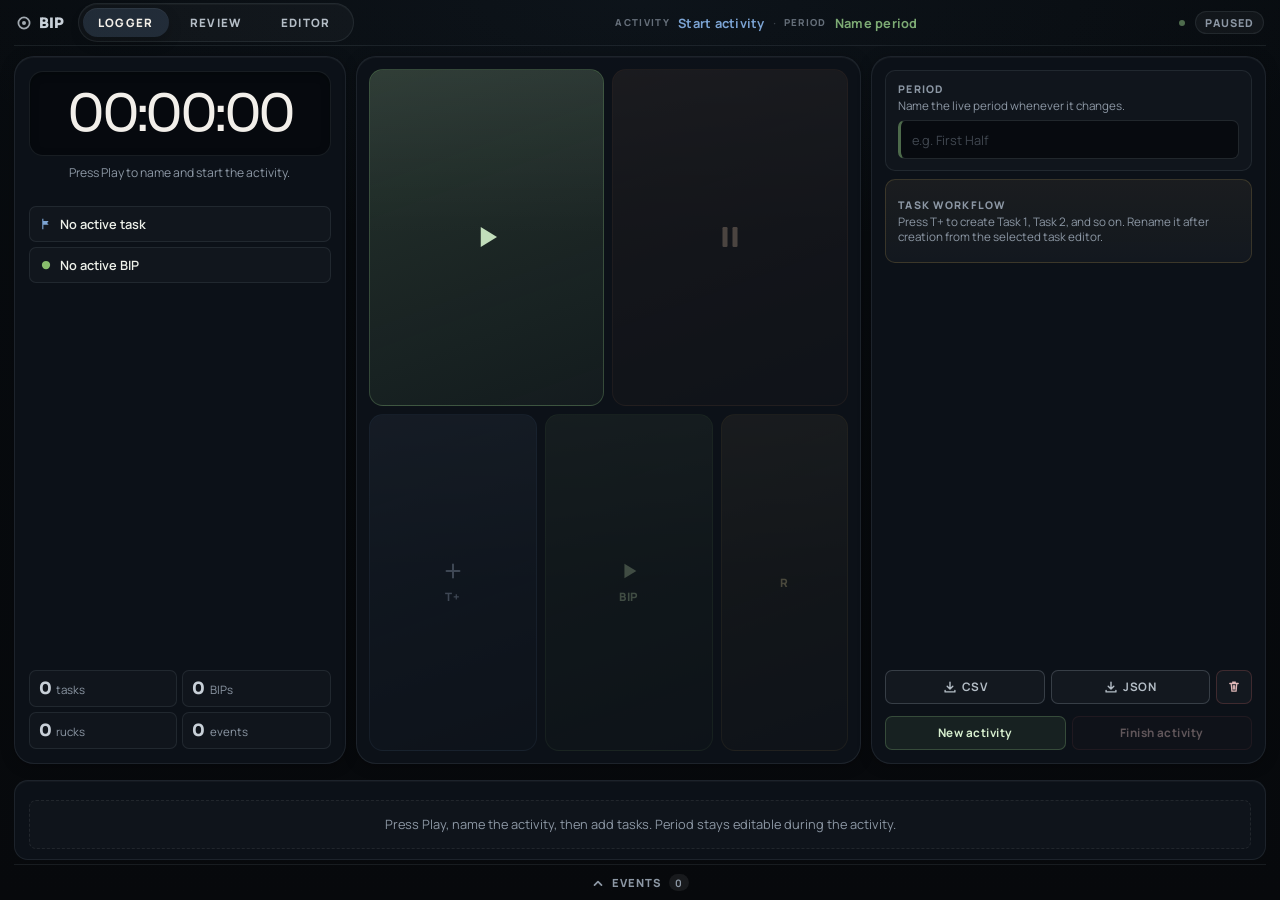
==== index.html @ 4ccaf963 "Add review and import-based editor workflows" ====
<!doctype html>
<html lang="en">
  <head>
    <meta charset="UTF-8" />
    <meta name="viewport" content="width=device-width, initial-scale=1.0, viewport-fit=cover" />
    <meta name="theme-color" content="#0b0f14" />
    <meta name="apple-mobile-web-app-capable" content="yes" />
    <meta name="apple-mobile-web-app-status-bar-style" content="black-translucent" />
    <title>BIP Logger</title>
    <link rel="preconnect" href="https://fonts.googleapis.com" />
    <link rel="preconnect" href="https://fonts.gstatic.com" crossorigin />
    <link
      href="https://fonts.googleapis.com/css2?family=Manrope:wght@400;500;600;700;800&family=Sora:wght@500;600;700;800&display=swap"
      rel="stylesheet"
    />
    <link rel="stylesheet" href="./styles.css?v=20260406-7" />
  </head>
  <body>
    <div class="app-shell">
      <header class="top-bar">
        <div class="top-bar__brand">
          <svg viewBox="0 0 20 20" width="16" height="16">
            <circle cx="10" cy="10" r="7" stroke="currentColor" stroke-width="2.2" fill="none" />
            <circle cx="10" cy="10" r="2.5" fill="currentColor" />
          </svg>
          BIP
        </div>
        <nav class="page-tabs" aria-label="Pages">
          <a class="page-tab page-tab--active" href="./index.html" aria-current="page">Logger</a>
          <a class="page-tab" href="./review.html">Review</a>
          <a class="page-tab" href="./editor.html">Editor</a>
        </nav>
        <div class="top-bar__context">
          <span class="top-bar__label">Activity</span>
          <span id="activityBadge" class="top-bar__tag top-bar__tag--activity">Start activity</span>
          <span class="top-bar__sep">·</span>
          <span class="top-bar__label">Period</span>
          <span id="periodBadge" class="top-bar__tag top-bar__tag--period">Name period</span>
        </div>
        <div class="top-bar__right">
          <span id="savePill" class="save-dot" title="Auto-save ready"></span>
          <span id="statePill" class="state-pill">Paused</span>
        </div>
      </header>

      <main class="main-grid">
        <section class="col-clock" aria-label="Clock">
          <div class="clock-wrap">
            <div id="clockDisplay" class="clock-display" aria-live="polite">00:00:00</div>
          </div>
          <p id="liveStatus" class="live-status">Press Play to name and start the activity.</p>

          <div class="active-badges">
            <div class="badge badge--task">
              <svg viewBox="0 0 16 16" width="12" height="12" fill="currentColor">
                <path d="M3 1v14h1.5V9h7L9.5 6.5 11.5 4H4.5V1z" />
              </svg>
              <span id="taskBadge">No active task</span>
            </div>
            <div class="badge badge--bip">
              <svg viewBox="0 0 16 16" width="12" height="12" fill="currentColor">
                <circle cx="8" cy="8" r="5.5" />
              </svg>
              <span id="bipBadge">No active BIP</span>
            </div>
          </div>

          <div class="mini-stats">
            <div class="stat"><strong id="taskCount">0</strong><span>tasks</span></div>
            <div class="stat"><strong id="bipCount">0</strong><span>BIPs</span></div>
            <div class="stat"><strong id="ruckCount">0</strong><span>rucks</span></div>
            <div class="stat"><strong id="eventCount">0</strong><span>events</span></div>
          </div>
        </section>

        <section class="col-actions" aria-label="Controls">
          <div class="action-row">
            <button id="playBtn" class="action-btn action-btn--play" type="button" aria-label="Play">
              <span class="action-btn__icon">
                <svg viewBox="0 0 24 24" width="30" height="30" fill="currentColor">
                  <path d="M7 4v16l13-8z" />
                </svg>
              </span>
            </button>
            <button id="pauseBtn" class="action-btn action-btn--pause" type="button" aria-label="Pause">
              <span class="action-btn__icon">
                <svg viewBox="0 0 24 24" width="30" height="30" fill="currentColor">
                  <rect x="6" y="4" width="4" height="16" rx="1" />
                  <rect x="14" y="4" width="4" height="16" rx="1" />
                </svg>
              </span>
            </button>
          </div>
          <div class="action-row">
            <button id="taskBtn" class="action-btn action-btn--task" type="button" aria-label="Task">
              <span id="taskBtnIcon" class="action-btn__icon"></span>
              <span id="taskBtnLabel" class="action-btn__text">T+</span>
            </button>
            <button id="bipBtn" class="action-btn action-btn--bip" type="button" aria-label="BIP">
              <span id="bipBtnIcon" class="action-btn__icon"></span>
              <span id="bipBtnLabel" class="action-btn__text">BIP</span>
            </button>
            <button id="ruckBtn" class="action-btn action-btn--ruck" type="button" aria-label="Ruck">
              <span class="action-btn__text">R</span>
            </button>
          </div>
        </section>

        <section class="col-inputs" aria-label="Editors">
          <label class="field-block field-block--period" for="periodInput">
            <span class="field-block__top">
              <span class="field-block__label">Period</span>
              <span class="field-block__hint">Name the live period whenever it changes.</span>
            </span>
            <input
              id="periodInput"
              name="period"
              type="text"
              maxlength="48"
              autocomplete="off"
              placeholder="e.g. First Half"
            />
          </label>

          <section class="field-block field-block--task-flow" aria-label="Task workflow">
            <span class="field-block__top">
              <span class="field-block__label">Task workflow</span>
              <span class="field-block__hint">
                Press T+ to create Task 1, Task 2, and so on. Rename it after creation from the selected task editor.
              </span>
            </span>
          </section>

          <section id="selectedTaskPanel" class="selected-task-panel" aria-label="Selected task" hidden>
            <div class="selected-task-panel__top">
              <div class="selected-task-panel__head">
                <p class="selected-task-panel__label">Selected task</p>
                <strong id="selectedTaskTitle" class="selected-task-panel__title">Task</strong>
              </div>
              <span id="selectedTaskState" class="selected-task-panel__state">Selected</span>
            </div>

            <label class="field-block field-block--selected" for="selectedTaskNameInput">
              <span class="field-block__top">
                <span class="field-block__label">Rename selected task</span>
                <span id="selectedTaskMeta" class="field-block__hint">Click a task on the timeline to edit it.</span>
              </span>
              <input
                id="selectedTaskNameInput"
                name="selected-task-name"
                type="text"
                maxlength="64"
                autocomplete="off"
                placeholder="Task name"
              />
            </label>

            <div class="selected-task-panel__actions">
              <button id="selectedTaskActionBtn" class="aux-btn aux-btn--primary" type="button">
                Start selected
              </button>
              <button id="clearTaskSelectionBtn" class="aux-btn" type="button">Clear</button>
            </div>
          </section>

          <div class="export-row">
            <button id="exportCsvBtn" class="export-btn" type="button" title="Export CSV">
              <svg
                viewBox="0 0 20 20"
                width="14"
                height="14"
                fill="none"
                stroke="currentColor"
                stroke-width="2"
                stroke-linecap="round"
                stroke-linejoin="round"
              >
                <path d="M10 3v9m-4-3l4 4 4-4M3 15v2h14v-2" />
              </svg>
              CSV
            </button>
            <button id="exportJsonBtn" class="export-btn" type="button" title="Export JSON">
              <svg
                viewBox="0 0 20 20"
                width="14"
                height="14"
                fill="none"
                stroke="currentColor"
                stroke-width="2"
                stroke-linecap="round"
                stroke-linejoin="round"
              >
                <path d="M10 3v9m-4-3l4 4 4-4M3 15v2h14v-2" />
              </svg>
              JSON
            </button>
            <button id="resetBtn" class="export-btn export-btn--danger" type="button" title="Reset session">
              <svg viewBox="0 0 20 20" width="14" height="14" fill="none" stroke="currentColor" stroke-width="1.8" stroke-linecap="round">
                <path d="M4 5h12M8 3h4M6 5l1 11h6l1-11M9 8v5m2-5v5" />
              </svg>
            </button>
          </div>
          <div class="finish-row">
            <button id="newActivityBtn" class="new-activity-btn" type="button">New activity</button>
            <button id="finishBtn" class="finish-btn" type="button">Finish activity</button>
          </div>
        </section>
      </main>

      <section class="timeline-strip" aria-label="Session timeline">
        <div class="timeline-workbench">
          <div id="timelineScale" class="timeline-scale" aria-hidden="true"></div>
          <div id="timelineEmpty" class="empty-state">
            <p>Press Play, name the activity, then add tasks. Period stays editable during the activity.</p>
          </div>
          <div id="timelineMap" class="timeline-map" role="list"></div>
        </div>
      </section>

      <div class="log-drawer" id="logDrawer">
        <button id="logToggle" class="log-toggle" type="button" aria-expanded="false">
          <svg
            class="log-toggle__chevron"
            viewBox="0 0 20 20"
            width="14"
            height="14"
            fill="none"
            stroke="currentColor"
            stroke-width="2.5"
            stroke-linecap="round"
            stroke-linejoin="round"
          >
            <path d="M5 13l5-5 5 5" />
          </svg>
          <span id="logToggleLabel">Events</span>
          <span id="logToggleCount" class="log-toggle__count">0</span>
        </button>
        <div id="logContent" class="log-content" hidden>
          <div id="eventsEmptyState" class="empty-state empty-state--mini"><p>No events yet</p></div>
          <div id="eventsList" class="event-list" role="list"></div>
        </div>
      </div>
    </div>

    <div id="activityModal" class="activity-modal" hidden>
      <div class="activity-modal__backdrop"></div>
      <div class="activity-modal__card" role="dialog" aria-modal="true" aria-labelledby="activityModalTitle">
        <p class="activity-modal__eyebrow">Start activity</p>
        <h2 id="activityModalTitle" class="activity-modal__title">Name the activity once</h2>
        <p class="activity-modal__copy">
          This name locks in for the session when you start the clock.
        </p>
        <form id="activityForm" class="activity-modal__form">
          <label class="field-block field-block--activity" for="activityModalInput">
            <span class="field-block__top">
              <span class="field-block__label">Activity name</span>
              <span class="field-block__hint">Example: U18 Match vs Dragons</span>
            </span>
            <input
              id="activityModalInput"
              name="activity"
              type="text"
              maxlength="64"
              autocomplete="off"
              placeholder="Type activity name"
            />
          </label>
          <p id="activityModalError" class="activity-modal__error" hidden>Enter a name to start the activity.</p>
          <div class="activity-modal__actions">
            <button id="activityCancelBtn" class="modal-btn" type="button">Cancel</button>
            <button id="activityStartBtn" class="modal-btn modal-btn--primary" type="submit">Start activity</button>
          </div>
        </form>
      </div>
    </div>

    <div id="srStatus" class="sr-only" aria-live="polite"></div>
    <script src="./app.js?v=20260406-4"></script>
  </body>
</html>
---- styles.css ----
:root {
  --bg: #07090c;
  --panel: rgba(13, 18, 26, 0.96);
  --panel-strong: rgba(16, 22, 32, 0.99);
  --panel-inset: rgba(5, 8, 12, 0.72);
  --line: rgba(200, 215, 230, 0.09);
  --line-mid: rgba(200, 215, 230, 0.14);
  --line-strong: rgba(200, 215, 230, 0.2);
  --text: #eef1ea;
  --text-sub: #c8d0d8;
  --muted: #8c97a4;
  --muted-strong: #b4bdc6;
  --play: #7dab74;
  --pause: #cc8558;
  --task: #7ca4d4;
  --bip: #88bc6c;
  --ruck: #c9a355;
  --danger: #b05c5c;
  --radius-xl: 20px;
  --radius-lg: 14px;
  --radius-md: 10px;
  --radius-sm: 7px;
  --ease-out: cubic-bezier(0.2, 0.8, 0.2, 1);
  --ease-spring: cubic-bezier(0.34, 1.48, 0.64, 1);
  --t-fast: 110ms;
  --t-mid: 200ms;
}

*,
*::before,
*::after {
  box-sizing: border-box;
}

html {
  color-scheme: dark;
}

body {
  margin: 0;
  height: 100vh;
  height: 100dvh;
  overflow: hidden;
  font-family: "Manrope", sans-serif;
  font-size: 14px;
  color: var(--text);
  background:
    radial-gradient(ellipse 80% 40% at 50% 0%, rgba(80, 120, 160, 0.07) 0%, transparent 70%),
    linear-gradient(180deg, #080c10 0%, #07090c 100%);
}

button,
input {
  font: inherit;
  color: inherit;
}

button {
  -webkit-tap-highlight-color: transparent;
}

[hidden] {
  display: none !important;
}

.app-shell {
  display: grid;
  grid-template-rows: auto 1fr auto auto;
  height: 100vh;
  height: 100dvh;
  width: 100%;
  max-width: 1400px;
  margin: 0 auto;
  padding: 0 14px;
}

.top-bar {
  display: flex;
  align-items: center;
  gap: 14px;
  height: 46px;
  padding: 0 2px;
  border-bottom: 1px solid var(--line);
}

.top-bar__brand {
  display: flex;
  align-items: center;
  gap: 7px;
  font-family: "Sora", sans-serif;
  font-weight: 800;
  font-size: 0.9rem;
  letter-spacing: -0.01em;
  white-space: nowrap;
  flex-shrink: 0;
  color: var(--text-sub);
}

.top-bar__brand svg {
  opacity: 0.8;
}

.page-tabs {
  display: inline-flex;
  align-items: center;
  gap: 4px;
  padding: 4px;
  border-radius: 999px;
  background: rgba(255, 255, 255, 0.03);
  border: 1px solid var(--line);
  box-shadow: inset 0 1px 0 rgba(255, 255, 255, 0.03);
}

.page-tab {
  display: inline-flex;
  align-items: center;
  justify-content: center;
  min-width: 86px;
  padding: 7px 13px;
  border-radius: 999px;
  color: var(--muted-strong);
  font-size: 0.72rem;
  font-weight: 800;
  letter-spacing: 0.1em;
  text-decoration: none;
  text-transform: uppercase;
  transition:
    color var(--t-fast) ease,
    background var(--t-mid) ease,
    box-shadow var(--t-mid) ease,
    transform var(--t-fast) ease;
}

.page-tab:hover,
.page-tab:focus-visible {
  color: var(--text);
  outline: none;
}

.page-tab:active {
  transform: translateY(1px);
}

.page-tab--active {
  color: #f3efe8;
  background: rgba(124, 164, 212, 0.16);
  box-shadow:
    inset 0 1px 0 rgba(255, 255, 255, 0.05),
    0 6px 14px rgba(0, 0, 0, 0.18);
}

.top-bar__context {
  flex: 1;
  display: flex;
  align-items: center;
  gap: 8px;
  justify-content: center;
  min-width: 0;
}

.top-bar__label {
  flex-shrink: 0;
  font-size: 0.6rem;
  font-weight: 800;
  letter-spacing: 0.14em;
  text-transform: uppercase;
  color: var(--muted);
  opacity: 0.7;
}

.top-bar__tag {
  font-weight: 700;
  font-size: 0.8rem;
  letter-spacing: 0.02em;
  white-space: nowrap;
  overflow: hidden;
  text-overflow: ellipsis;
  max-width: 180px;
}

.top-bar__tag--activity {
  color: var(--task);
}

.top-bar__tag--period {
  color: var(--play);
}

.top-bar__sep {
  color: var(--muted);
  opacity: 0.35;
}

.top-bar__right {
  display: flex;
  align-items: center;
  gap: 10px;
  flex-shrink: 0;
}

.save-dot {
  width: 6px;
  height: 6px;
  border-radius: 50%;
  background: var(--play);
  opacity: 0.6;
  transition: background var(--t-mid) ease;
}

.save-dot--warn {
  background: var(--pause);
  opacity: 1;
}

.state-pill {
  font-size: 0.68rem;
  font-weight: 800;
  letter-spacing: 0.1em;
  text-transform: uppercase;
  padding: 3px 9px;
  border-radius: 999px;
  border: 1px solid transparent;
  transition: color var(--t-mid) ease, background var(--t-mid) ease, border-color var(--t-mid) ease;
}

.state-pill--paused {
  color: var(--muted);
  background: rgba(255, 255, 255, 0.04);
  border-color: var(--line);
}

.state-pill--running {
  color: #b8deb0;
  background: rgba(125, 171, 116, 0.12);
  border-color: rgba(125, 171, 116, 0.25);
}

.state-pill--finished {
  color: #d7efcf;
  background: rgba(125, 171, 116, 0.16);
  border-color: rgba(125, 171, 116, 0.32);
}

.main-grid {
  display: grid;
  grid-template-columns: 0.88fr 1.28fr 1fr;
  gap: 10px;
  padding: 10px 0;
  min-height: 0;
  align-items: stretch;
}

.col-clock,
.col-actions,
.col-inputs {
  border-radius: var(--radius-xl);
  background: var(--panel);
  border: 1px solid var(--line);
  box-shadow:
    inset 0 1px 0 rgba(255, 255, 255, 0.04),
    0 2px 14px rgba(0, 0, 0, 0.28);
}

.col-clock {
  display: flex;
  flex-direction: column;
  gap: 8px;
  padding: 14px;
}

.clock-wrap {
  padding: 16px;
  border-radius: var(--radius-lg);
  background: var(--panel-inset);
  border: 1px solid var(--line);
  box-shadow: inset 0 2px 8px rgba(0, 0, 0, 0.3);
}

.clock-display {
  font-family: "Sora", sans-serif;
  font-size: clamp(2rem, 4.5vw, 3.2rem);
  line-height: 1;
  letter-spacing: -0.07em;
  color: #f2efea;
  text-align: center;
  transition: text-shadow var(--t-mid) ease;
}

.clock-display--running {
  text-shadow: 0 0 40px rgba(125, 171, 116, 0.2);
}

.live-status {
  margin: 0;
  text-align: center;
  font-size: 0.76rem;
  color: var(--muted);
  line-height: 1.4;
  min-height: 2.8em;
  padding: 0 4px;
}

.active-badges {
  display: flex;
  flex-direction: column;
  gap: 5px;
}

.badge {
  display: flex;
  align-items: center;
  gap: 8px;
  padding: 8px 10px;
  border-radius: var(--radius-sm);
  background: rgba(255, 255, 255, 0.025);
  border: 1px solid var(--line);
  font-size: 0.8rem;
  font-weight: 600;
  white-space: nowrap;
  overflow: hidden;
  text-overflow: ellipsis;
  transition: background var(--t-mid) ease, border-color var(--t-mid) ease;
}

.badge--task svg {
  color: var(--task);
  flex-shrink: 0;
}

.badge--bip svg {
  color: var(--bip);
  flex-shrink: 0;
}

.badge--task.badge--live {
  background: rgba(124, 164, 212, 0.07);
  border-color: rgba(124, 164, 212, 0.22);
}

.badge--bip.badge--live {
  background: rgba(136, 188, 108, 0.07);
  border-color: rgba(136, 188, 108, 0.22);
}

.mini-stats {
  display: grid;
  grid-template-columns: 1fr 1fr;
  gap: 5px;
  margin-top: auto;
}

.stat {
  display: flex;
  align-items: baseline;
  gap: 5px;
  padding: 7px 9px;
  border-radius: var(--radius-sm);
  background: rgba(255, 255, 255, 0.02);
  border: 1px solid var(--line);
  font-size: 0.72rem;
  color: var(--muted);
}

.stat strong {
  font-family: "Sora", sans-serif;
  font-size: 1.05rem;
  font-weight: 700;
  color: var(--text-sub);
  letter-spacing: -0.04em;
}

.col-actions {
  display: flex;
  flex-direction: column;
  gap: 8px;
  padding: 12px;
}

.action-row {
  display: grid;
  gap: 8px;
  flex: 1;
}

.action-row:first-child {
  grid-template-columns: 1fr 1fr;
}

.action-row:last-child {
  grid-template-columns: 1fr 1fr 0.76fr;
}

.action-btn {
  appearance: none;
  display: flex;
  flex-direction: column;
  align-items: center;
  justify-content: center;
  gap: 7px;
  min-height: 68px;
  padding: 12px 10px;
  border: 1px solid transparent;
  border-radius: var(--radius-lg);
  cursor: pointer;
  transition:
    transform var(--t-fast) var(--ease-spring),
    border-color var(--t-mid) ease,
    background var(--t-mid) ease,
    opacity var(--t-mid) ease,
    box-shadow var(--t-mid) ease;
  touch-action: manipulation;
  text-align: center;
  position: relative;
  overflow: hidden;
}

.action-btn::before {
  content: "";
  position: absolute;
  inset: 0;
  border-radius: inherit;
  background: linear-gradient(180deg, rgba(255, 255, 255, 0.055) 0%, transparent 50%);
  pointer-events: none;
}

.action-btn__icon {
  display: flex;
  align-items: center;
  justify-content: center;
  position: relative;
  z-index: 1;
}

.action-btn__text {
  font-size: 0.72rem;
  font-weight: 800;
  letter-spacing: 0.08em;
  text-transform: uppercase;
  max-width: 100%;
  overflow: hidden;
  text-overflow: ellipsis;
  white-space: nowrap;
  position: relative;
  z-index: 1;
}

.action-btn--play {
  background: linear-gradient(160deg, rgba(125, 171, 116, 0.22) 0%, rgba(125, 171, 116, 0.07) 100%);
  border-color: rgba(125, 171, 116, 0.3);
  color: #c2debb;
}

.action-btn--pause {
  background: linear-gradient(160deg, rgba(204, 133, 88, 0.22) 0%, rgba(204, 133, 88, 0.07) 100%);
  border-color: rgba(204, 133, 88, 0.28);
  color: #edc9a8;
}

.action-btn--task {
  background: linear-gradient(160deg, rgba(124, 164, 212, 0.2) 0%, rgba(124, 164, 212, 0.06) 100%);
  border-color: rgba(124, 164, 212, 0.28);
  color: #bfd3ef;
}

.action-btn--task[data-active="true"] {
  background: linear-gradient(160deg, rgba(176, 92, 92, 0.26) 0%, rgba(176, 92, 92, 0.09) 100%);
  border-color: rgba(176, 92, 92, 0.42);
  color: #eecece;
  box-shadow: 0 0 22px rgba(176, 92, 92, 0.1);
}

.action-btn--bip {
  background: linear-gradient(160deg, rgba(136, 188, 108, 0.2) 0%, rgba(136, 188, 108, 0.06) 100%);
  border-color: rgba(136, 188, 108, 0.28);
  color: #c8e6b4;
}

.action-btn--bip[data-active="true"] {
  background: linear-gradient(160deg, rgba(176, 92, 92, 0.26) 0%, rgba(176, 92, 92, 0.09) 100%);
  border-color: rgba(176, 92, 92, 0.42);
  color: #eecece;
  box-shadow: 0 0 22px rgba(176, 92, 92, 0.1);
}

.action-btn--ruck {
  background: linear-gradient(160deg, rgba(201, 163, 85, 0.2) 0%, rgba(201, 163, 85, 0.06) 100%);
  border-color: rgba(201, 163, 85, 0.28);
  color: #e8d898;
}

.action-btn:hover:not([disabled]),
.action-btn:focus-visible:not([disabled]) {
  transform: translateY(-2px);
  box-shadow: 0 8px 28px rgba(0, 0, 0, 0.38);
  outline: none;
}

.action-btn:active:not([disabled]) {
  transform: scale(0.96);
  transition-duration: 55ms;
}

.action-btn[disabled] {
  opacity: 0.28;
  cursor: default;
  pointer-events: none;
}

.col-inputs {
  display: flex;
  flex-direction: column;
  gap: 8px;
  padding: 13px;
}

.field-block,
.selected-task-panel {
  border-radius: var(--radius-md);
  border: 1px solid var(--line);
  background: rgba(255, 255, 255, 0.02);
}

.field-block {
  display: flex;
  flex-direction: column;
  gap: 6px;
  padding: 11px 12px;
}

.field-block--task-flow {
  justify-content: center;
  min-height: 84px;
  border-color: rgba(201, 163, 85, 0.2);
  background:
    linear-gradient(180deg, rgba(201, 163, 85, 0.05), rgba(255, 255, 255, 0.01)),
    rgba(255, 255, 255, 0.02);
}

.field-block__top {
  display: flex;
  flex-direction: column;
  gap: 3px;
}

.field-block__label {
  font-size: 0.66rem;
  font-weight: 800;
  letter-spacing: 0.12em;
  text-transform: uppercase;
  color: var(--muted);
}

.field-block__hint {
  font-size: 0.73rem;
  color: var(--muted);
  line-height: 1.3;
}

.field-block input {
  width: 100%;
  padding: 9px 11px;
  border: 1px solid var(--line-mid);
  border-radius: var(--radius-sm);
  background: var(--panel-inset);
  color: var(--text);
  font-size: 0.86rem;
  border-left: 3px solid transparent;
  transition: border-color var(--t-mid) ease, box-shadow var(--t-mid) ease;
}

.field-block--activity input {
  border-left-color: rgba(124, 164, 212, 0.6);
}

.field-block--period input {
  border-left-color: rgba(125, 171, 116, 0.6);
}

.field-block--task input,
.field-block--selected input {
  border-left-color: rgba(201, 163, 85, 0.55);
}

.field-block input::placeholder {
  color: rgba(140, 151, 164, 0.44);
  font-size: 0.8rem;
}

.field-block input:focus-visible {
  outline: none;
  border-color: rgba(125, 171, 116, 0.5);
  box-shadow: 0 0 0 3px rgba(125, 171, 116, 0.08);
}

.selected-task-panel {
  display: flex;
  flex-direction: column;
  gap: 10px;
  padding: 12px;
}

.selected-task-panel__top {
  display: flex;
  align-items: flex-start;
  justify-content: space-between;
  gap: 10px;
}

.selected-task-panel__head {
  display: flex;
  flex-direction: column;
  gap: 2px;
  min-width: 0;
}

.selected-task-panel__label {
  margin: 0;
  font-size: 0.62rem;
  font-weight: 800;
  letter-spacing: 0.14em;
  text-transform: uppercase;
  color: var(--muted);
}

.selected-task-panel__title {
  font-family: "Sora", sans-serif;
  font-size: 0.96rem;
  color: var(--text-sub);
  white-space: nowrap;
  overflow: hidden;
  text-overflow: ellipsis;
}

.selected-task-panel__state {
  flex-shrink: 0;
  padding: 4px 8px;
  border-radius: 999px;
  border: 1px solid var(--line-mid);
  font-size: 0.64rem;
  font-weight: 800;
  letter-spacing: 0.08em;
  text-transform: uppercase;
  color: var(--muted-strong);
}

.selected-task-panel[data-state="active"] .selected-task-panel__state {
  color: #d7efcf;
  border-color: rgba(125, 171, 116, 0.26);
  background: rgba(125, 171, 116, 0.11);
}

.selected-task-panel__actions {
  display: grid;
  grid-template-columns: 1fr auto;
  gap: 6px;
}

.aux-btn,
.export-btn,
.new-activity-btn,
.finish-btn,
.modal-btn {
  appearance: none;
  display: inline-flex;
  align-items: center;
  justify-content: center;
  gap: 5px;
  padding: 8px 10px;
  border-radius: var(--radius-sm);
  border: 1px solid var(--line-strong);
  background: rgba(255, 255, 255, 0.03);
  cursor: pointer;
  font-size: 0.73rem;
  font-weight: 700;
  letter-spacing: 0.04em;
  color: var(--muted-strong);
  transition: transform var(--t-fast) ease, background var(--t-mid) ease, color var(--t-mid) ease, border-color var(--t-mid) ease;
}

.aux-btn:hover:not([disabled]),
.export-btn:hover:not([disabled]),
.new-activity-btn:hover:not([disabled]),
.finish-btn:hover:not([disabled]),
.modal-btn:hover:not([disabled]) {
  transform: translateY(-1px);
  background: rgba(255, 255, 255, 0.055);
  color: var(--text);
}

.aux-btn:active:not([disabled]),
.export-btn:active:not([disabled]),
.new-activity-btn:active:not([disabled]),
.finish-btn:active:not([disabled]),
.modal-btn:active:not([disabled]) {
  transform: translateY(0);
}

.aux-btn[disabled],
.new-activity-btn[disabled],
.finish-btn[disabled],
.modal-btn[disabled] {
  opacity: 0.38;
  cursor: default;
  pointer-events: none;
}

.aux-btn--primary,
.modal-btn--primary {
  color: #d7efcf;
  border-color: rgba(125, 171, 116, 0.3);
  background: rgba(125, 171, 116, 0.1);
}

.export-row {
  display: grid;
  grid-template-columns: 1fr 1fr auto;
  gap: 6px;
  margin-top: auto;
  padding-top: 2px;
}

.finish-row {
  display: grid;
  grid-template-columns: 1fr 1fr;
  gap: 6px;
  margin-top: 4px;
}

.new-activity-btn {
  width: 100%;
  justify-content: center;
  color: #d7efcf;
  border-color: rgba(125, 171, 116, 0.3);
  background: rgba(125, 171, 116, 0.1);
}

.export-btn--danger {
  border-color: rgba(176, 92, 92, 0.28);
  color: #e0b8b8;
}

.export-btn--danger:hover {
  background: rgba(176, 92, 92, 0.1);
}

.finish-btn {
  width: 100%;
  justify-content: center;
  color: #eac7c7;
  border-color: rgba(176, 92, 92, 0.28);
  background: rgba(176, 92, 92, 0.06);
}

.finish-btn[data-state="armed"] {
  color: #fff0f0;
  border-color: rgba(176, 92, 92, 0.46);
  background: rgba(176, 92, 92, 0.18);
  box-shadow: 0 0 0 1px rgba(176, 92, 92, 0.22);
}

.finish-btn[data-state="finished"] {
  color: #cfe5c7;
  border-color: rgba(125, 171, 116, 0.28);
  background: rgba(125, 171, 116, 0.08);
}

.timeline-strip {
  padding: 6px 0 4px;
  min-height: 0;
}

.app-shell--editor,
.app-shell--editor-workspace,
.app-shell--review {
  grid-template-rows: auto 1fr;
  min-height: 100vh;
  min-height: 100dvh;
  height: auto;
}

.editor-page {
  overflow-y: auto;
}

.review-page {
  overflow-y: auto;
}

.editor-main {
  display: grid;
  place-items: center;
  min-height: 0;
  padding: 18px 0 22px;
}

.review-main {
  display: grid;
  gap: 14px;
  padding: 18px 0 28px;
}

.review-hero,
.review-panel,
.review-kpi {
  border-radius: 22px;
  background:
    linear-gradient(180deg, rgba(255, 255, 255, 0.02), rgba(255, 255, 255, 0)),
    var(--panel);
  border: 1px solid var(--line);
  box-shadow:
    inset 0 1px 0 rgba(255, 255, 255, 0.04),
    0 10px 30px rgba(0, 0, 0, 0.22);
}

.review-hero {
  display: grid;
  grid-template-columns: minmax(0, 1.4fr) minmax(280px, 0.9fr);
  gap: 16px;
  padding: 20px 22px;
  align-items: end;
}

.review-eyebrow,
.review-panel__eyebrow {
  margin: 0 0 10px;
  color: var(--muted);
  font-size: 0.7rem;
  font-weight: 800;
  letter-spacing: 0.16em;
  text-transform: uppercase;
}

.review-title {
  margin: 0;
  font-family: "Sora", sans-serif;
  font-size: clamp(2rem, 4vw, 3.4rem);
  line-height: 0.94;
  letter-spacing: -0.06em;
  color: #f2efea;
}

.review-meta {
  display: flex;
  flex-wrap: wrap;
  gap: 12px;
  margin-top: 12px;
  color: var(--text-sub);
  font-size: 0.84rem;
}

.review-meta span {
  display: inline-flex;
  align-items: center;
  gap: 6px;
}

.review-meta span::before {
  content: "";
  width: 6px;
  height: 6px;
  border-radius: 50%;
  background: rgba(255, 255, 255, 0.18);
}

.review-hero__side {
  display: grid;
  justify-items: end;
  gap: 12px;
}

.review-actions {
  display: grid;
  grid-template-columns: repeat(3, minmax(0, 1fr));
  gap: 8px;
  width: min(100%, 360px);
}

.review-kpis {
  display: grid;
  grid-template-columns: repeat(5, minmax(0, 1fr));
  gap: 10px;
}

.review-kpi {
  display: grid;
  gap: 6px;
  padding: 16px;
  min-height: 146px;
}

.review-kpi__label {
  margin: 0;
  color: var(--muted);
  font-size: 0.66rem;
  font-weight: 800;
  letter-spacing: 0.14em;
  text-transform: uppercase;
}

.review-kpi__value {
  font-family: "Sora", sans-serif;
  font-size: clamp(1.45rem, 2vw, 2rem);
  letter-spacing: -0.05em;
  color: #f2efea;
}

.review-kpi__meta {
  color: var(--muted-strong);
  font-size: 0.76rem;
  line-height: 1.45;
  margin-top: auto;
}

.review-kpi--work {
  border-color: rgba(136, 188, 108, 0.18);
}

.review-kpi--rest {
  border-color: rgba(204, 133, 88, 0.18);
}

.review-kpi--phase {
  border-color: rgba(201, 163, 85, 0.18);
}

.review-kpi--clock {
  border-color: rgba(124, 164, 212, 0.18);
}

.review-kpi--gauge {
  justify-items: center;
  text-align: center;
}

.ratio-gauge {
  --ratio: 0deg;
  position: relative;
  display: grid;
  place-items: center;
  width: 96px;
  height: 96px;
  margin: 4px 0;
  border-radius: 50%;
  background:
    radial-gradient(circle at center, var(--panel) 0 56%, transparent 57%),
    conic-gradient(rgba(136, 188, 108, 0.95) 0deg, rgba(136, 188, 108, 0.95) var(--ratio), rgba(255, 255, 255, 0.08) var(--ratio), rgba(255, 255, 255, 0.08) 360deg);
  box-shadow: inset 0 1px 0 rgba(255, 255, 255, 0.04);
}

.ratio-gauge__value {
  font-family: "Sora", sans-serif;
  font-size: 1.2rem;
  letter-spacing: -0.04em;
  color: #eef4e7;
}

.review-grid {
  display: grid;
  grid-template-columns: repeat(2, minmax(0, 1fr));
  gap: 10px;
}

.review-panel {
  padding: 16px;
}

.review-panel__head {
  display: flex;
  align-items: end;
  justify-content: space-between;
  gap: 12px;
  margin-bottom: 14px;
}

.review-panel__title {
  margin: 0;
  font-family: "Sora", sans-serif;
  font-size: 1.2rem;
  letter-spacing: -0.04em;
  color: #f1efe9;
}

.review-panel__summary {
  margin: 0;
  color: var(--muted-strong);
  font-size: 0.78rem;
}

.bucket-list {
  display: grid;
  gap: 9px;
}

.bucket-row {
  display: grid;
  grid-template-columns: 72px 1fr auto;
  align-items: center;
  gap: 10px;
}

.bucket-row__label,
.bucket-row__value {
  font-size: 0.78rem;
}

.bucket-row__label {
  color: var(--text-sub);
}

.bucket-row__value {
  color: var(--text);
  font-weight: 700;
}

.bucket-row__track {
  position: relative;
  height: 9px;
  border-radius: 999px;
  background: rgba(255, 255, 255, 0.05);
  overflow: hidden;
}

.bucket-row__fill {
  position: absolute;
  inset: 0 auto 0 0;
  width: var(--fill-width, 0%);
  border-radius: inherit;
  background: linear-gradient(90deg, rgba(124, 164, 212, 0.85), rgba(136, 188, 108, 0.9));
}

.review-panel--table {
  padding-bottom: 10px;
}

.review-table-wrap {
  overflow-x: auto;
}

.review-table {
  width: 100%;
  border-collapse: collapse;
  min-width: 760px;
}

.review-table th,
.review-table td {
  padding: 12px 10px;
  border-top: 1px solid rgba(255, 255, 255, 0.06);
  text-align: left;
}

.review-table th {
  color: var(--muted);
  font-size: 0.68rem;
  font-weight: 800;
  letter-spacing: 0.14em;
  text-transform: uppercase;
}

.review-table td {
  color: var(--text-sub);
  font-size: 0.84rem;
  vertical-align: top;
}

.review-table__metric {
  font-family: "Sora", sans-serif;
  font-size: 0.96rem;
  letter-spacing: -0.04em;
  color: #f2efea;
  white-space: nowrap;
}

.review-table__metric--accent {
  color: #d3e8c6;
}

.review-table__metric--muted {
  color: #dcbca9;
}

.review-table__task {
  display: grid;
  gap: 4px;
}

.review-table__task-title {
  display: flex;
  align-items: center;
  gap: 8px;
  flex-wrap: wrap;
  font-weight: 700;
  color: var(--text);
}

.review-badge {
  display: inline-flex;
  align-items: center;
  justify-content: center;
  padding: 3px 8px;
  border-radius: 999px;
  font-size: 0.64rem;
  font-weight: 800;
  letter-spacing: 0.1em;
  text-transform: uppercase;
  color: rgba(208, 226, 248, 0.92);
  background: rgba(124, 164, 212, 0.14);
  border: 1px solid rgba(124, 164, 212, 0.22);
}

.review-badge--live {
  color: #dbf0cf;
  background: rgba(125, 171, 116, 0.16);
  border-color: rgba(125, 171, 116, 0.24);
}

.review-table__task-meta {
  color: var(--muted);
  font-size: 0.76rem;
}

.empty-state--review {
  margin-top: 6px;
}

.editor-card {
  width: min(520px, 100%);
  padding: 30px 30px 34px;
  border-radius: 24px;
  background:
    linear-gradient(180deg, rgba(255, 255, 255, 0.02), rgba(255, 255, 255, 0)),
    var(--panel);
  border: 1px solid var(--line-mid);
  box-shadow:
    inset 0 1px 0 rgba(255, 255, 255, 0.04),
    0 16px 40px rgba(0, 0, 0, 0.34);
  text-align: center;
}

.editor-card__eyebrow {
  margin: 0 0 12px;
  color: var(--muted);
  font-size: 0.74rem;
  font-weight: 800;
  letter-spacing: 0.16em;
  text-transform: uppercase;
}

.editor-card__title {
  margin: 0;
  font-family: "Sora", sans-serif;
  font-size: clamp(2rem, 4vw, 3rem);
  line-height: 0.96;
  letter-spacing: -0.06em;
  color: #f2efea;
}

.editor-card__copy {
  max-width: 28ch;
  margin: 14px auto 0;
  color: var(--text-sub);
  font-size: 0.92rem;
  line-height: 1.55;
}

.editor-workbench {
  display: grid;
  gap: 14px;
  padding: 18px 0 28px;
}

.editor-hero {
  align-items: stretch;
}

.editor-import {
  position: relative;
  display: grid;
  gap: 8px;
  width: min(100%, 360px);
  padding: 16px;
  border-radius: 18px;
  border: 1px dashed rgba(124, 164, 212, 0.24);
  background:
    linear-gradient(180deg, rgba(124, 164, 212, 0.1), rgba(124, 164, 212, 0.02)),
    rgba(9, 14, 20, 0.74);
  cursor: pointer;
  transition:
    border-color var(--t-mid) ease,
    transform var(--t-mid) var(--ease-out),
    box-shadow var(--t-mid) ease,
    background var(--t-mid) ease;
}

.editor-import:hover,
.editor-import--dragover {
  transform: translateY(-1px);
  border-color: rgba(136, 188, 108, 0.34);
  box-shadow: 0 12px 36px rgba(0, 0, 0, 0.26);
  background:
    linear-gradient(180deg, rgba(136, 188, 108, 0.12), rgba(124, 164, 212, 0.03)),
    rgba(9, 14, 20, 0.82);
}

.editor-import input {
  position: absolute;
  inset: 0;
  opacity: 0;
  cursor: pointer;
}

.editor-import__eyebrow {
  color: var(--muted);
  font-size: 0.64rem;
  font-weight: 800;
  letter-spacing: 0.16em;
  text-transform: uppercase;
}

.editor-import__title {
  font-family: "Sora", sans-serif;
  font-size: 1.15rem;
  letter-spacing: -0.04em;
  color: #f2efea;
}

.editor-import__copy {
  color: var(--muted-strong);
  font-size: 0.8rem;
  line-height: 1.5;
}

.editor-import__cta {
  display: inline-flex;
  align-items: center;
  justify-content: center;
  padding: 9px 12px;
  border-radius: 999px;
  background: rgba(255, 255, 255, 0.05);
  color: #eff4ea;
  font-size: 0.74rem;
  font-weight: 800;
  letter-spacing: 0.08em;
  text-transform: uppercase;
  justify-self: start;
}

.editor-kpis {
  grid-template-columns: repeat(5, minmax(0, 1fr));
}

.editor-grid {
  align-items: start;
}

.editor-panel__copy {
  margin: 0;
  color: var(--muted-strong);
  font-size: 0.84rem;
  line-height: 1.55;
}

.editor-batch-actions,
.editor-selection-actions {
  display: grid;
  grid-template-columns: repeat(3, minmax(0, 1fr));
  gap: 8px;
  margin-top: 14px;
}

.editor-task-form {
  display: grid;
  gap: 12px;
}

.editor-timing-grid {
  display: grid;
  grid-template-columns: repeat(2, minmax(0, 1fr));
  gap: 10px;
}

.aux-btn--table {
  min-height: 0;
  padding: 8px 12px;
}

.editor-panel--timeline {
  padding-bottom: 14px;
}

.editor-timeline-wrap {
  min-height: 0;
}

.timeline-workbench--editor {
  max-height: none;
  min-height: 240px;
}

.editor-track-list {
  display: grid;
  gap: 8px;
}

.editor-track-row {
  display: grid;
  grid-template-columns: minmax(180px, 220px) minmax(0, 1fr);
  gap: 10px;
  align-items: center;
}

.editor-track-row__meta {
  appearance: none;
  display: grid;
  gap: 4px;
  padding: 10px 12px;
  border-radius: var(--radius-md);
  border: 1px solid rgba(255, 255, 255, 0.06);
  background: rgba(255, 255, 255, 0.025);
  text-align: left;
  cursor: pointer;
  transition:
    border-color var(--t-mid) ease,
    transform var(--t-mid) var(--ease-out),
    background var(--t-mid) ease;
}

.editor-track-row__meta:hover {
  transform: translateY(-1px);
  border-color: rgba(124, 164, 212, 0.26);
}

.editor-track-row--selected .editor-track-row__meta {
  border-color: rgba(124, 164, 212, 0.3);
  background: rgba(124, 164, 212, 0.08);
}

.editor-track-row__name {
  font-weight: 700;
  color: #f2efea;
}

.editor-track-row__stats {
  color: var(--muted);
  font-size: 0.76rem;
}

.editor-track-row__lane {
  height: 42px;
}

.editor-table__row--selected {
  background: rgba(124, 164, 212, 0.06);
}

.timeline-workbench {
  padding: 10px 14px;
  border-radius: var(--radius-lg);
  border: 1px solid var(--line);
  background: var(--panel);
  box-shadow: inset 0 1px 0 rgba(255, 255, 255, 0.03);
  max-height: 176px;
  overflow-y: auto;
  scrollbar-width: thin;
  scrollbar-color: rgba(255, 255, 255, 0.09) transparent;
}

.timeline-workbench::-webkit-scrollbar {
  width: 4px;
}

.timeline-workbench::-webkit-scrollbar-track {
  background: transparent;
}

.timeline-workbench::-webkit-scrollbar-thumb {
  background: rgba(255, 255, 255, 0.09);
  border-radius: 4px;
}

.timeline-scale {
  display: grid;
  grid-template-columns: repeat(5, 1fr);
  gap: 8px;
  margin-bottom: 9px;
}

.timeline-scale__item {
  display: flex;
  flex-direction: column;
  gap: 4px;
}

.timeline-scale__item::before {
  content: "";
  height: 5px;
  border-left: 1px solid rgba(255, 255, 255, 0.1);
}

.timeline-scale__label {
  color: var(--muted);
  font-size: 0.64rem;
}

.timeline-map {
  display: flex;
  flex-direction: column;
  gap: 7px;
}

.timeline-single {
  display: grid;
  gap: 8px;
}

.timeline-single__meta {
  display: flex;
  align-items: baseline;
  justify-content: space-between;
  gap: 10px;
  flex-wrap: wrap;
}

.timeline-single__label {
  font-size: 0.65rem;
  font-weight: 800;
  letter-spacing: 0.13em;
  text-transform: uppercase;
  color: var(--muted);
}

.timeline-single__summary {
  font-size: 0.74rem;
  color: var(--muted-strong);
}

.timeline-stack {
  display: grid;
  gap: 7px;
}

.timeline-lane {
  position: relative;
  border-radius: var(--radius-sm);
  border: 1px solid rgba(255, 255, 255, 0.07);
  background: rgba(4, 8, 12, 0.65);
}

.timeline-lane--tasks {
  height: 28px;
}

.timeline-lane--events {
  height: 34px;
}

.timeline-lane::before {
  content: "";
  position: absolute;
  inset: 0;
  background: linear-gradient(90deg, rgba(255, 255, 255, 0.02), transparent);
  pointer-events: none;
}

.task-span,
.bip-span {
  position: absolute;
  min-width: 10px;
  border-radius: 999px;
  padding: 0;
  border: 1px solid transparent;
  cursor: pointer;
  appearance: none;
  transition: transform 80ms ease, box-shadow 80ms ease;
}

.task-span {
  top: 7px;
  height: 12px;
  background: linear-gradient(180deg, rgba(124, 164, 212, 0.9), rgba(100, 138, 190, 0.75));
  border-color: rgba(200, 224, 252, 0.14);
}

.task-span--active {
  box-shadow: 0 0 0 2px rgba(124, 164, 212, 0.26), 0 0 14px rgba(124, 164, 212, 0.14);
}

.task-span--selected {
  box-shadow: 0 0 0 2px rgba(235, 243, 252, 0.34);
}

.task-span__label,
.bip-span__label {
  position: absolute;
  left: 7px;
  top: 50%;
  transform: translateY(-50%);
  font-size: 0.55rem;
  font-weight: 800;
  color: rgba(6, 14, 24, 0.85);
  white-space: nowrap;
  letter-spacing: 0.02em;
}

.bip-span {
  top: 11px;
  height: 11px;
  background: linear-gradient(180deg, rgba(136, 188, 108, 0.9), rgba(108, 160, 84, 0.76));
  border-color: rgba(200, 240, 180, 0.14);
}

.bip-span--active {
  box-shadow: 0 0 0 2px rgba(136, 188, 108, 0.26), 0 0 14px rgba(136, 188, 108, 0.12);
}

.ruck-marker {
  position: absolute;
  top: 8px;
  width: 11px;
  height: 11px;
  margin-left: -5px;
  padding: 0;
  border-radius: 50%;
  background: var(--ruck);
  border: 1px solid rgba(255, 240, 200, 0.18);
  cursor: pointer;
  appearance: none;
}

.ruck-marker::before {
  content: "";
  position: absolute;
  left: 50%;
  top: -8px;
  width: 1px;
  height: 8px;
  transform: translateX(-50%);
  background: rgba(201, 163, 85, 0.44);
}

.empty-state {
  padding: 14px;
  border-radius: var(--radius-sm);
  border: 1px dashed rgba(255, 255, 255, 0.08);
  background: rgba(255, 255, 255, 0.015);
  text-align: center;
}

.empty-state p {
  margin: 0;
  color: var(--muted);
  font-size: 0.8rem;
  line-height: 1.5;
}

.empty-state--mini {
  padding: 9px;
}

.empty-state--mini p {
  font-size: 0.74rem;
}

.log-drawer {
  position: relative;
  border-top: 1px solid var(--line);
}

.log-toggle {
  appearance: none;
  display: flex;
  align-items: center;
  justify-content: center;
  gap: 7px;
  width: 100%;
  padding: 9px;
  background: transparent;
  border: none;
  cursor: pointer;
  font-size: 0.7rem;
  font-weight: 800;
  color: var(--muted);
  letter-spacing: 0.08em;
  text-transform: uppercase;
  touch-action: manipulation;
  transition: color var(--t-mid) ease;
}

.log-toggle:hover {
  color: var(--text-sub);
}

.log-toggle__chevron {
  transition: transform var(--t-mid) var(--ease-out);
}

.log-drawer--open .log-toggle__chevron {
  transform: rotate(180deg);
}

.log-toggle__count {
  display: inline-flex;
  align-items: center;
  justify-content: center;
  min-width: 20px;
  height: 17px;
  padding: 0 5px;
  border-radius: 999px;
  background: rgba(255, 255, 255, 0.07);
  font-size: 0.64rem;
  font-weight: 700;
  letter-spacing: 0;
}

.log-content {
  position: absolute;
  bottom: 100%;
  left: 0;
  right: 0;
  max-height: 44vh;
  overflow-y: auto;
  background: var(--panel-strong);
  border: 1px solid var(--line-mid);
  border-bottom: none;
  border-radius: var(--radius-lg) var(--radius-lg) 0 0;
  padding: 10px 12px;
  box-shadow: 0 -12px 48px rgba(0, 0, 0, 0.5);
  scrollbar-width: thin;
  scrollbar-color: rgba(255, 255, 255, 0.09) transparent;
}

.log-content::-webkit-scrollbar {
  width: 4px;
}

.log-content::-webkit-scrollbar-track {
  background: transparent;
}

.log-content::-webkit-scrollbar-thumb {
  background: rgba(255, 255, 255, 0.09);
  border-radius: 4px;
}

.event-list {
  display: flex;
  flex-direction: column;
  gap: 3px;
}

.event-row {
  display: grid;
  grid-template-columns: auto 1fr auto;
  gap: 10px;
  align-items: center;
  padding: 6px 10px;
  border-radius: var(--radius-sm);
  border: 1px solid var(--line);
  background: rgba(10, 15, 20, 0.7);
  font-size: 0.79rem;
}

.event-type-dot {
  width: 7px;
  height: 7px;
  border-radius: 50%;
  flex-shrink: 0;
}

.event-type-dot--play {
  background: #a2d496;
}

.event-type-dot--pause {
  background: #e8a878;
}

.event-type-dot--task_start,
.event-type-dot--task_end {
  background: #a8c4e6;
}

.event-type-dot--bip_start,
.event-type-dot--bip_end {
  background: #a8d490;
}

.event-type-dot--ruck {
  background: #d8c07a;
}

.event-label {
  white-space: nowrap;
  overflow: hidden;
  text-overflow: ellipsis;
  color: var(--text-sub);
}

.event-elapsed {
  color: var(--muted);
  font-family: "Sora", sans-serif;
  font-size: 0.72rem;
  letter-spacing: -0.02em;
}

.activity-modal {
  position: fixed;
  inset: 0;
  display: grid;
  place-items: center;
  z-index: 20;
}

.activity-modal__backdrop {
  position: absolute;
  inset: 0;
  background: rgba(3, 6, 10, 0.68);
  backdrop-filter: blur(10px);
}

.activity-modal__card {
  position: relative;
  z-index: 1;
  width: min(420px, calc(100vw - 32px));
  padding: 18px;
  border-radius: 18px;
  background: var(--panel-strong);
  border: 1px solid var(--line-mid);
  box-shadow:
    inset 0 1px 0 rgba(255, 255, 255, 0.05),
    0 20px 80px rgba(0, 0, 0, 0.45);
}

.activity-modal__eyebrow {
  margin: 0 0 6px;
  font-size: 0.64rem;
  font-weight: 800;
  letter-spacing: 0.14em;
  text-transform: uppercase;
  color: var(--muted);
}

.activity-modal__title {
  margin: 0;
  font-family: "Sora", sans-serif;
  font-size: 1.35rem;
  letter-spacing: -0.04em;
}

.activity-modal__copy {
  margin: 8px 0 14px;
  color: var(--muted-strong);
  font-size: 0.86rem;
  line-height: 1.45;
}

.activity-modal__form {
  display: grid;
  gap: 10px;
}

.activity-modal__error {
  margin: 0;
  color: #efb2b2;
  font-size: 0.77rem;
}

.activity-modal__actions {
  display: grid;
  grid-template-columns: 1fr 1fr;
  gap: 8px;
}

.sr-only {
  position: absolute;
  width: 1px;
  height: 1px;
  padding: 0;
  margin: -1px;
  overflow: hidden;
  clip: rect(0, 0, 0, 0);
  white-space: nowrap;
  border: 0;
}

@media (min-width: 761px) {
  .main-grid {
    grid-template-columns: 0.84fr 1.28fr 1fr;
  }
}

@media (max-width: 760px) {
  body {
    overflow-y: auto;
  }

  .app-shell {
    height: auto;
    min-height: 100vh;
    min-height: 100dvh;
    padding: 0 10px 12px;
  }

  .top-bar {
    flex-wrap: wrap;
    align-items: flex-start;
    gap: 8px;
    padding: 8px 2px;
    height: auto;
  }

  .page-tabs {
    order: 2;
  }

  .top-bar__context {
    order: 3;
    width: 100%;
    justify-content: flex-start;
    flex-wrap: wrap;
  }

  .main-grid {
    grid-template-columns: 1fr;
  }

  .action-row:last-child {
    grid-template-columns: 1fr 1fr 1fr;
  }

  .col-inputs {
    order: 3;
  }

  .timeline-workbench {
    max-height: none;
  }

  .editor-main {
    padding-top: 26px;
  }

  .editor-workbench {
    padding-top: 22px;
  }

  .review-main {
    padding-top: 22px;
  }

  .review-hero,
  .editor-hero {
    grid-template-columns: 1fr;
  }

  .review-hero__side {
    justify-items: stretch;
  }

  .review-kpis,
  .editor-kpis {
    grid-template-columns: repeat(2, minmax(0, 1fr));
  }

  .review-grid,
  .editor-grid {
    grid-template-columns: 1fr;
  }

  .editor-track-row {
    grid-template-columns: 1fr;
  }
}

@media (max-width: 520px) {
  .page-tabs {
    width: 100%;
  }

  .page-tab {
    flex: 1;
    min-width: 0;
  }

  .top-bar__right {
    width: 100%;
    justify-content: space-between;
  }

  .activity-modal__actions,
  .selected-task-panel__actions,
  .export-row,
  .finish-row,
  .editor-batch-actions,
  .editor-selection-actions,
  .editor-timing-grid {
    grid-template-columns: 1fr;
  }

  .editor-card {
    padding: 24px 20px 28px;
  }

  .review-actions {
    grid-template-columns: 1fr;
    width: 100%;
  }

  .review-kpis,
  .editor-kpis {
    grid-template-columns: 1fr;
  }

  .bucket-row {
    grid-template-columns: 60px 1fr auto;
    gap: 8px;
  }

  .editor-import {
    width: 100%;
  }
}

@media (prefers-reduced-motion: no-preference) {
  .col-clock {
    animation: panel-rise 360ms var(--ease-out) both;
  }

  .col-actions {
    animation: panel-rise 360ms var(--ease-out) 55ms both;
  }

  .col-inputs {
    animation: panel-rise 360ms var(--ease-out) 110ms both;
  }

  .review-hero,
  .review-kpi,
  .review-panel {
    animation: panel-rise 360ms var(--ease-out) both;
  }
}

@media (prefers-reduced-motion: reduce) {
  *,
  *::before,
  *::after {
    animation: none !important;
    transition: none !important;
  }
}

@keyframes panel-rise {
  from {
    opacity: 0;
    transform: translateY(10px);
  }

  to {
    opacity: 1;
    transform: translateY(0);
  }
}
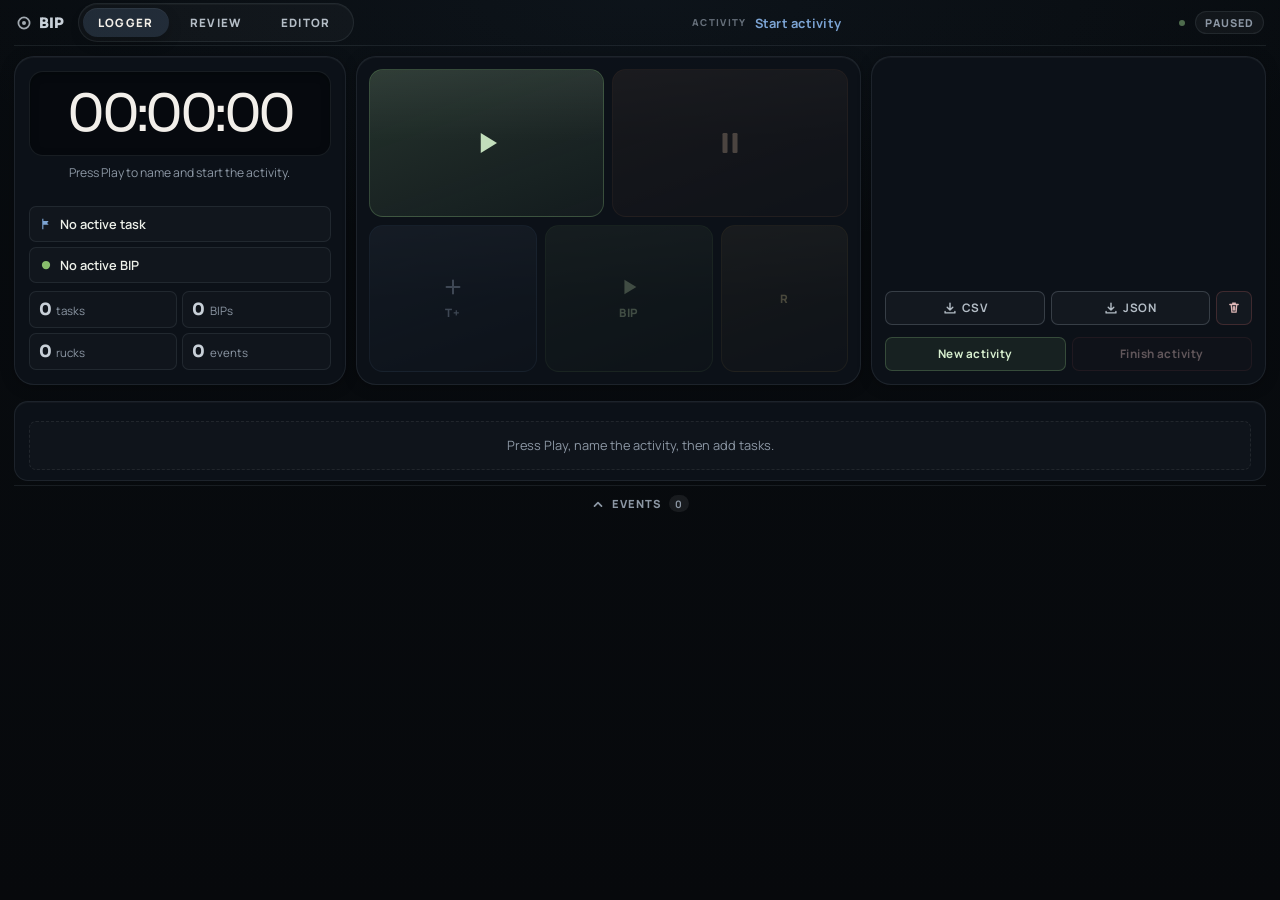
==== commit d81415bc: "Refine logger, review, and editor workflows" ====
--- a/index.html
+++ b/index.html
@@ -13,10 +13,10 @@
       href="https://fonts.googleapis.com/css2?family=Manrope:wght@400;500;600;700;800&family=Sora:wght@500;600;700;800&display=swap"
       rel="stylesheet"
     />
-    <link rel="stylesheet" href="./styles.css?v=20260406-7" />
+    <link rel="stylesheet" href="./styles.css?v=20260407-27" />
   </head>
-  <body>
-    <div class="app-shell">
+  <body class="logger-page">
+    <div class="app-shell app-shell--logger">
       <header class="top-bar">
         <div class="top-bar__brand">
           <svg viewBox="0 0 20 20" width="16" height="16">
@@ -33,9 +33,6 @@
         <div class="top-bar__context">
           <span class="top-bar__label">Activity</span>
           <span id="activityBadge" class="top-bar__tag top-bar__tag--activity">Start activity</span>
-          <span class="top-bar__sep">·</span>
-          <span class="top-bar__label">Period</span>
-          <span id="periodBadge" class="top-bar__tag top-bar__tag--period">Name period</span>
         </div>
         <div class="top-bar__right">
           <span id="savePill" class="save-dot" title="Auto-save ready"></span>
@@ -107,30 +104,6 @@
         </section>
 
         <section class="col-inputs" aria-label="Editors">
-          <label class="field-block field-block--period" for="periodInput">
-            <span class="field-block__top">
-              <span class="field-block__label">Period</span>
-              <span class="field-block__hint">Name the live period whenever it changes.</span>
-            </span>
-            <input
-              id="periodInput"
-              name="period"
-              type="text"
-              maxlength="48"
-              autocomplete="off"
-              placeholder="e.g. First Half"
-            />
-          </label>
-
-          <section class="field-block field-block--task-flow" aria-label="Task workflow">
-            <span class="field-block__top">
-              <span class="field-block__label">Task workflow</span>
-              <span class="field-block__hint">
-                Press T+ to create Task 1, Task 2, and so on. Rename it after creation from the selected task editor.
-              </span>
-            </span>
-          </section>
-
           <section id="selectedTaskPanel" class="selected-task-panel" aria-label="Selected task" hidden>
             <div class="selected-task-panel__top">
               <div class="selected-task-panel__head">
@@ -155,12 +128,39 @@
               />
             </label>
 
+            <div class="selected-task-panel__times" aria-label="Selected task times">
+              <button
+                id="selectedTaskStartBtn"
+                class="selected-task-time"
+                type="button"
+                aria-label="Edit selected task start time"
+                title="Edit start time"
+              >
+                <span class="selected-task-time__label">Start</span>
+                <strong id="selectedTaskStartTime" class="selected-task-time__value">00:00:00</strong>
+              </button>
+              <button
+                id="selectedTaskEndBtn"
+                class="selected-task-time"
+                type="button"
+                aria-label="Edit selected task end time"
+                title="Edit end time"
+              >
+                <span class="selected-task-time__label">End</span>
+                <strong id="selectedTaskEndTime" class="selected-task-time__value">00:00:00</strong>
+              </button>
+            </div>
+
             <div class="selected-task-panel__actions">
-              <button id="selectedTaskActionBtn" class="aux-btn aux-btn--primary" type="button">
-                Start selected
+              <span class="field-block__hint">Delete removes this task together with its BIPs, rucks, and task log rows.</span>
+              <button id="deleteTaskBtn" class="aux-btn aux-btn--danger" type="button" title="Delete selected task" aria-label="Delete selected task">
+                <svg viewBox="0 0 20 20" width="14" height="14" fill="none" stroke="currentColor" stroke-width="1.8" stroke-linecap="round">
+                  <path d="M4 5h12M8 3h4M6 5l1 11h6l1-11M9 8v5m2-5v5" />
+                </svg>
+                Delete
               </button>
-              <button id="clearTaskSelectionBtn" class="aux-btn" type="button">Clear</button>
-            </div>
+            </div>
+
           </section>
 
           <div class="export-row">
@@ -211,7 +211,7 @@
         <div class="timeline-workbench">
           <div id="timelineScale" class="timeline-scale" aria-hidden="true"></div>
           <div id="timelineEmpty" class="empty-state">
-            <p>Press Play, name the activity, then add tasks. Period stays editable during the activity.</p>
+            <p>Press Play, name the activity, then add tasks.</p>
           </div>
           <div id="timelineMap" class="timeline-map" role="list"></div>
         </div>
@@ -274,7 +274,50 @@
       </div>
     </div>
 
+    <div id="timePickerModal" class="time-picker-modal" hidden>
+      <div id="timePickerBackdrop" class="activity-modal__backdrop"></div>
+      <div class="time-picker-modal__card" role="dialog" aria-modal="true" aria-labelledby="timePickerTitle">
+        <p id="timePickerEyebrow" class="activity-modal__eyebrow">Edit task time</p>
+        <div class="time-picker-modal__head">
+          <h2 id="timePickerTitle" class="time-picker-modal__title">Set time</h2>
+          <p id="timePickerSubtitle" class="time-picker-modal__subtitle">Madrid time</p>
+        </div>
+        <p class="time-picker-modal__copy">Scroll or tap each wheel, then confirm the new task time.</p>
+
+        <div class="time-picker-modal__wheels" aria-label="Time picker">
+          <section class="time-picker-wheel" aria-labelledby="timePickerHourLabel">
+            <p id="timePickerHourLabel" class="time-picker-wheel__label">Hour</p>
+            <div class="time-picker-wheel__viewport">
+              <div class="time-picker-wheel__frame" aria-hidden="true"></div>
+              <div id="timePickerHourList" class="time-picker-wheel__list" role="listbox" aria-label="Hours"></div>
+            </div>
+          </section>
+
+          <section class="time-picker-wheel" aria-labelledby="timePickerMinuteLabel">
+            <p id="timePickerMinuteLabel" class="time-picker-wheel__label">Minute</p>
+            <div class="time-picker-wheel__viewport">
+              <div class="time-picker-wheel__frame" aria-hidden="true"></div>
+              <div id="timePickerMinuteList" class="time-picker-wheel__list" role="listbox" aria-label="Minutes"></div>
+            </div>
+          </section>
+
+          <section class="time-picker-wheel" aria-labelledby="timePickerSecondLabel">
+            <p id="timePickerSecondLabel" class="time-picker-wheel__label">Second</p>
+            <div class="time-picker-wheel__viewport">
+              <div class="time-picker-wheel__frame" aria-hidden="true"></div>
+              <div id="timePickerSecondList" class="time-picker-wheel__list" role="listbox" aria-label="Seconds"></div>
+            </div>
+          </section>
+        </div>
+
+        <div class="time-picker-modal__actions">
+          <button id="timePickerCancelBtn" class="modal-btn" type="button">Cancel</button>
+          <button id="timePickerSaveBtn" class="modal-btn modal-btn--primary" type="button">Save time</button>
+        </div>
+      </div>
+    </div>
+
     <div id="srStatus" class="sr-only" aria-live="polite"></div>
-    <script src="./app.js?v=20260406-4"></script>
+    <script src="./app.js?v=20260407-19"></script>
   </body>
 </html>
--- a/styles.css
+++ b/styles.css
@@ -49,6 +49,14 @@
     linear-gradient(180deg, #080c10 0%, #07090c 100%);
 }
 
+.logger-page {
+  min-height: 100vh;
+  min-height: 100dvh;
+  height: auto;
+  overflow-y: auto;
+  -webkit-overflow-scrolling: touch;
+}
+
 button,
 input {
   font: inherit;
@@ -72,6 +80,14 @@
   max-width: 1400px;
   margin: 0 auto;
   padding: 0 14px;
+}
+
+.app-shell--logger {
+  grid-template-rows: auto auto auto auto;
+  min-height: 100vh;
+  min-height: 100dvh;
+  height: auto;
+  align-content: start;
 }
 
 .top-bar {
@@ -655,6 +671,75 @@
   gap: 6px;
 }
 
+.selected-task-panel__times {
+  display: grid;
+  grid-template-columns: repeat(2, minmax(0, 1fr));
+  gap: 8px;
+}
+
+.selected-task-time {
+  appearance: none;
+  display: flex;
+  width: 100%;
+  flex-direction: column;
+  align-items: flex-start;
+  gap: 5px;
+  padding: 10px 12px;
+  border-radius: 16px;
+  border: 1px solid var(--line-mid);
+  background:
+    linear-gradient(180deg, rgba(255, 255, 255, 0.03), rgba(255, 255, 255, 0)),
+    rgba(255, 255, 255, 0.02);
+  text-align: left;
+  cursor: pointer;
+  transition:
+    transform var(--t-fast) ease,
+    border-color var(--t-mid) ease,
+    background var(--t-mid) ease,
+    color var(--t-mid) ease;
+}
+
+.selected-task-time:hover:not([disabled]),
+.selected-task-time:focus-visible:not([disabled]) {
+  transform: translateY(-1px);
+  border-color: rgba(124, 164, 212, 0.24);
+  background:
+    linear-gradient(180deg, rgba(124, 164, 212, 0.08), rgba(255, 255, 255, 0)),
+    rgba(255, 255, 255, 0.025);
+  outline: none;
+}
+
+.selected-task-time:active:not([disabled]) {
+  transform: translateY(0);
+}
+
+.selected-task-time[disabled] {
+  opacity: 0.72;
+  cursor: default;
+}
+
+.selected-task-time__label {
+  font-size: 0.62rem;
+  font-weight: 800;
+  letter-spacing: 0.12em;
+  text-transform: uppercase;
+  color: var(--muted);
+}
+
+.selected-task-time__value {
+  font-family: "Sora", sans-serif;
+  font-size: 1rem;
+  line-height: 1;
+  color: var(--text-sub);
+}
+
+.selected-task-panel[data-state="active"] .selected-task-time:last-child {
+  border-color: rgba(125, 171, 116, 0.24);
+  background:
+    linear-gradient(180deg, rgba(125, 171, 116, 0.08), rgba(255, 255, 255, 0)),
+    rgba(255, 255, 255, 0.02);
+}
+
 .aux-btn,
 .export-btn,
 .new-activity-btn,
@@ -711,6 +796,15 @@
   background: rgba(125, 171, 116, 0.1);
 }
 
+.aux-btn--danger {
+  border-color: rgba(176, 92, 92, 0.28);
+  color: #e0b8b8;
+}
+
+.aux-btn--danger:hover:not([disabled]) {
+  background: rgba(176, 92, 92, 0.1);
+}
+
 .export-row {
   display: grid;
   grid-template-columns: 1fr 1fr auto;
@@ -797,11 +891,39 @@
   display: grid;
   gap: 14px;
   padding: 18px 0 28px;
+  align-content: start;
+}
+
+.review-overview {
+  display: grid;
+  grid-template-columns: minmax(320px, 1.06fr) minmax(0, 1.54fr);
+  gap: 10px;
+  align-items: stretch;
+  --review-mode-accent: rgba(136, 188, 108, 0.95);
+  --review-mode-accent-soft: rgba(136, 188, 108, 0.14);
+  --review-mode-accent-border: rgba(136, 188, 108, 0.24);
+  --review-mode-accent-text: #d7efcf;
+  --review-mode-note-bg: rgba(125, 171, 116, 0.12);
+  --review-mode-note-border: rgba(125, 171, 116, 0.22);
+}
+
+.review-overview[data-metric-mode="task"] {
+  --review-mode-accent: rgba(204, 133, 88, 0.96);
+  --review-mode-accent-soft: rgba(204, 133, 88, 0.15);
+  --review-mode-accent-border: rgba(204, 133, 88, 0.28);
+  --review-mode-accent-text: #f1dac8;
+  --review-mode-note-bg: rgba(204, 133, 88, 0.12);
+  --review-mode-note-border: rgba(204, 133, 88, 0.24);
+}
+
+.editor-overview {
+  display: block;
 }
 
 .review-hero,
 .review-panel,
-.review-kpi {
+.review-kpi,
+.editor-metrics-strip {
   border-radius: 22px;
   background:
     linear-gradient(180deg, rgba(255, 255, 255, 0.02), rgba(255, 255, 255, 0)),
@@ -814,10 +936,26 @@
 
 .review-hero {
   display: grid;
-  grid-template-columns: minmax(0, 1.4fr) minmax(280px, 0.9fr);
-  gap: 16px;
-  padding: 20px 22px;
-  align-items: end;
+  grid-template-columns: 1fr;
+  gap: 14px;
+  padding: 18px 20px;
+  align-items: start;
+  background:
+    radial-gradient(circle at top right, var(--review-mode-accent-soft), transparent 34%),
+    linear-gradient(180deg, rgba(255, 255, 255, 0.02), rgba(255, 255, 255, 0)),
+    var(--panel);
+  border-color: var(--review-mode-accent-border);
+}
+
+.review-hero__head {
+  display: flex;
+  align-items: center;
+  justify-content: space-between;
+  gap: 14px;
+}
+
+.review-hero__head .review-eyebrow {
+  margin-bottom: 0;
 }
 
 .review-eyebrow,
@@ -859,12 +997,13 @@
   width: 6px;
   height: 6px;
   border-radius: 50%;
-  background: rgba(255, 255, 255, 0.18);
+  background: var(--review-mode-accent-soft);
 }
 
 .review-hero__side {
   display: grid;
-  justify-items: end;
+  align-content: center;
+  justify-items: stretch;
   gap: 12px;
 }
 
@@ -872,7 +1011,7 @@
   display: grid;
   grid-template-columns: repeat(3, minmax(0, 1fr));
   gap: 8px;
-  width: min(100%, 360px);
+  width: 100%;
 }
 
 .review-kpis {
@@ -883,9 +1022,12 @@
 
 .review-kpi {
   display: grid;
-  gap: 6px;
-  padding: 16px;
-  min-height: 146px;
+  grid-template-rows: auto 1fr auto;
+  align-items: start;
+  justify-items: center;
+  text-align: center;
+  padding: 14px 14px 12px;
+  min-height: 0;
 }
 
 .review-kpi__label {
@@ -895,20 +1037,25 @@
   font-weight: 800;
   letter-spacing: 0.14em;
   text-transform: uppercase;
+  justify-self: center;
 }
 
 .review-kpi__value {
   font-family: "Sora", sans-serif;
-  font-size: clamp(1.45rem, 2vw, 2rem);
+  font-size: clamp(1.2rem, 1.65vw, 1.72rem);
   letter-spacing: -0.05em;
   color: #f2efea;
+  align-self: center;
+  justify-self: center;
 }
 
 .review-kpi__meta {
   color: var(--muted-strong);
-  font-size: 0.76rem;
+  font-size: 0.72rem;
   line-height: 1.45;
-  margin-top: auto;
+  max-width: 14ch;
+  align-self: end;
+  justify-self: center;
 }
 
 .review-kpi--work {
@@ -928,28 +1075,36 @@
 }
 
 .review-kpi--gauge {
-  justify-items: center;
+  align-items: center;
+  justify-items: stretch;
   text-align: center;
+}
+
+.review-kpi--gauge .review-kpi__label,
+.review-kpi--gauge .review-kpi__meta {
+  justify-self: center;
 }
 
 .ratio-gauge {
   --ratio: 0deg;
+  --ratio-color: rgba(136, 188, 108, 0.95);
   position: relative;
   display: grid;
   place-items: center;
-  width: 96px;
-  height: 96px;
-  margin: 4px 0;
+  width: 74px;
+  height: 74px;
+  margin: 0 auto;
+  align-self: center;
   border-radius: 50%;
   background:
     radial-gradient(circle at center, var(--panel) 0 56%, transparent 57%),
-    conic-gradient(rgba(136, 188, 108, 0.95) 0deg, rgba(136, 188, 108, 0.95) var(--ratio), rgba(255, 255, 255, 0.08) var(--ratio), rgba(255, 255, 255, 0.08) 360deg);
+    conic-gradient(var(--ratio-color) 0deg, var(--ratio-color) var(--ratio), rgba(255, 255, 255, 0.08) var(--ratio), rgba(255, 255, 255, 0.08) 360deg);
   box-shadow: inset 0 1px 0 rgba(255, 255, 255, 0.04);
 }
 
 .ratio-gauge__value {
   font-family: "Sora", sans-serif;
-  font-size: 1.2rem;
+  font-size: 0.96rem;
   letter-spacing: -0.04em;
   color: #eef4e7;
 }
@@ -958,6 +1113,7 @@
   display: grid;
   grid-template-columns: repeat(2, minmax(0, 1fr));
   gap: 10px;
+  align-items: start;
 }
 
 .review-panel {
@@ -969,7 +1125,7 @@
   align-items: end;
   justify-content: space-between;
   gap: 12px;
-  margin-bottom: 14px;
+  margin-bottom: 10px;
 }
 
 .review-panel__title {
@@ -986,46 +1142,121 @@
   font-size: 0.78rem;
 }
 
+.review-toggle {
+  display: inline-flex;
+  align-items: center;
+  gap: 8px;
+}
+
+.review-toggle--hero {
+  width: fit-content;
+  padding: 6px;
+  border-radius: 18px;
+  background:
+    linear-gradient(180deg, rgba(255, 255, 255, 0.035), rgba(255, 255, 255, 0.015)),
+    rgba(255, 255, 255, 0.03);
+  border: 1px solid rgba(255, 255, 255, 0.08);
+  box-shadow: inset 0 1px 0 rgba(255, 255, 255, 0.03);
+}
+
+.review-toggle__btn {
+  flex: 1 1 0;
+  min-width: 74px;
+  min-height: 46px;
+  padding: 10px 16px;
+  border-radius: 13px;
+  background: rgba(7, 10, 15, 0.38);
+  border-color: rgba(255, 255, 255, 0.07);
+}
+
+.review-toggle__btn[aria-pressed="false"] {
+  color: var(--muted-strong);
+}
+
+.review-toggle__btn[aria-pressed="false"]:hover:not([disabled]),
+.review-toggle__btn[aria-pressed="false"]:focus-visible:not([disabled]) {
+  background: rgba(255, 255, 255, 0.055);
+}
+
+.review-toggle__btn--task[aria-pressed="true"] {
+  color: #f1dac8;
+  border-color: rgba(204, 133, 88, 0.34);
+  background: rgba(204, 133, 88, 0.14);
+}
+
+.review-toggle__btn--bip[aria-pressed="true"] {
+  color: #d7efcf;
+  border-color: rgba(125, 171, 116, 0.3);
+  background: rgba(125, 171, 116, 0.1);
+}
+
+.review-mode-note {
+  margin: 14px 0 0;
+  padding: 10px 12px;
+  border-radius: 16px;
+  border: 1px solid var(--review-mode-note-border);
+  background:
+    linear-gradient(180deg, rgba(255, 255, 255, 0.03), rgba(255, 255, 255, 0)),
+    var(--review-mode-note-bg);
+  color: var(--review-mode-accent-text);
+  font-size: 0.76rem;
+  line-height: 1.45;
+}
+
 .bucket-list {
-  display: grid;
-  gap: 9px;
-}
-
-.bucket-row {
-  display: grid;
-  grid-template-columns: 72px 1fr auto;
-  align-items: center;
-  gap: 10px;
-}
-
-.bucket-row__label,
-.bucket-row__value {
-  font-size: 0.78rem;
-}
-
-.bucket-row__label {
+  overflow-x: auto;
+  padding-bottom: 2px;
+}
+
+.bucket-strip {
+  display: grid;
+  grid-template-columns: repeat(var(--bucket-count), minmax(84px, 1fr));
+  gap: 8px;
+  width: 100%;
+  min-width: calc(var(--bucket-count) * 92px);
+}
+
+.bucket-chip {
+  display: grid;
+  gap: 6px;
+  justify-items: center;
+  align-content: center;
+  min-height: 70px;
+  padding: 10px 12px;
+  border-radius: 14px;
+  background: rgba(255, 255, 255, 0.028);
+  border: 1px solid rgba(255, 255, 255, 0.06);
+  text-align: center;
+}
+
+.bucket-chip__label {
+  font-size: 0.72rem;
   color: var(--text-sub);
-}
-
-.bucket-row__value {
+  letter-spacing: 0.04em;
+}
+
+.bucket-chip__value {
+  display: block;
+  font-family: "Sora", sans-serif;
+  font-size: 1.1rem;
+  letter-spacing: -0.04em;
   color: var(--text);
   font-weight: 700;
 }
 
-.bucket-row__track {
-  position: relative;
-  height: 9px;
-  border-radius: 999px;
-  background: rgba(255, 255, 255, 0.05);
-  overflow: hidden;
-}
-
-.bucket-row__fill {
-  position: absolute;
-  inset: 0 auto 0 0;
-  width: var(--fill-width, 0%);
-  border-radius: inherit;
-  background: linear-gradient(90deg, rgba(124, 164, 212, 0.85), rgba(136, 188, 108, 0.9));
+.review-overview[data-metric-mode="bip"] .review-kpi--work,
+.review-overview[data-metric-mode="bip"] .review-kpi--gauge {
+  background:
+    linear-gradient(180deg, rgba(136, 188, 108, 0.07), rgba(255, 255, 255, 0)),
+    var(--panel);
+}
+
+.review-overview[data-metric-mode="task"] .review-kpi--work,
+.review-overview[data-metric-mode="task"] .review-kpi--gauge {
+  border-color: rgba(204, 133, 88, 0.22);
+  background:
+    linear-gradient(180deg, rgba(204, 133, 88, 0.08), rgba(255, 255, 255, 0)),
+    var(--panel);
 }
 
 .review-panel--table {
@@ -1165,25 +1396,130 @@
 
 .editor-workbench {
   display: grid;
+  gap: 10px;
+  padding: 14px 0 22px;
+}
+
+.editor-hero {
+  grid-template-columns: minmax(0, 1.08fr) minmax(0, 1.18fr) 150px;
   gap: 14px;
-  padding: 18px 0 28px;
-}
-
-.editor-hero {
+  padding: 15px 16px;
   align-items: stretch;
+}
+
+.editor-hero__primary {
+  display: grid;
+  align-content: start;
+  gap: 12px;
+}
+
+.editor-hero .review-title {
+  font-size: clamp(1.8rem, 3vw, 2.8rem);
+  max-width: 10ch;
+}
+
+.editor-hero .review-eyebrow {
+  margin-bottom: 8px;
+}
+
+.editor-hero .review-meta {
+  margin-top: 6px;
+  gap: 6px 10px;
+  font-size: 0.74rem;
+}
+
+.editor-hero .review-hero__copy {
+  display: grid;
+  align-content: start;
+  gap: 0;
+}
+
+.editor-guide {
+  display: grid;
+  grid-template-columns: repeat(3, minmax(0, 1fr));
+  gap: 8px;
+  margin-top: 12px;
+}
+
+.editor-guide__step {
+  display: grid;
+  grid-template-columns: auto 1fr;
+  gap: 10px;
+  align-items: start;
+  min-height: 68px;
+  padding: 9px 11px;
+  border-radius: 16px;
+  background: rgba(255, 255, 255, 0.024);
+  border: 1px solid rgba(255, 255, 255, 0.06);
+}
+
+.editor-guide__index {
+  display: inline-grid;
+  place-items: center;
+  width: 24px;
+  height: 24px;
+  border-radius: 999px;
+  background: rgba(136, 188, 108, 0.12);
+  color: #d7efcf;
+  font-family: "Sora", sans-serif;
+  font-size: 0.74rem;
+  font-weight: 700;
+  letter-spacing: -0.04em;
+}
+
+.editor-guide__copy {
+  display: grid;
+  gap: 4px;
+}
+
+.editor-guide__copy strong {
+  color: #f1efe9;
+  font-size: 0.83rem;
+  font-weight: 700;
+}
+
+.editor-guide__copy span {
+  color: var(--muted-strong);
+  font-size: 0.72rem;
+  line-height: 1.35;
+}
+
+.editor-export-group {
+  display: grid;
+  gap: 6px;
+}
+
+.editor-export-group__label {
+  margin: 0;
+  color: var(--muted);
+  font-size: 0.62rem;
+  font-weight: 800;
+  letter-spacing: 0.14em;
+  text-transform: uppercase;
 }
 
 .editor-import {
   position: relative;
   display: grid;
-  gap: 8px;
-  width: min(100%, 360px);
-  padding: 16px;
+  grid-template-columns: minmax(0, 1fr) auto;
+  grid-template-areas:
+    "eyebrow eyebrow"
+    "title cta"
+    "copy cta";
+  column-gap: 16px;
+  row-gap: 8px;
+  align-items: center;
+  width: 100%;
+  max-width: none;
+  padding: 14px 16px 15px;
   border-radius: 18px;
-  border: 1px dashed rgba(124, 164, 212, 0.24);
+  border: 1px dashed rgba(136, 188, 108, 0.3);
   background:
-    linear-gradient(180deg, rgba(124, 164, 212, 0.1), rgba(124, 164, 212, 0.02)),
+    linear-gradient(135deg, rgba(136, 188, 108, 0.18), rgba(124, 164, 212, 0.1) 58%, rgba(124, 164, 212, 0.02)),
     rgba(9, 14, 20, 0.74);
+  box-shadow:
+    inset 0 0 0 1px rgba(124, 164, 212, 0.14),
+    inset 0 1px 0 rgba(136, 188, 108, 0.1);
   cursor: pointer;
   transition:
     border-color var(--t-mid) ease,
@@ -1196,10 +1532,26 @@
 .editor-import--dragover {
   transform: translateY(-1px);
   border-color: rgba(136, 188, 108, 0.34);
-  box-shadow: 0 12px 36px rgba(0, 0, 0, 0.26);
+  box-shadow:
+    inset 0 0 0 1px rgba(124, 164, 212, 0.18),
+    inset 0 1px 0 rgba(136, 188, 108, 0.14),
+    0 12px 36px rgba(0, 0, 0, 0.26);
   background:
     linear-gradient(180deg, rgba(136, 188, 108, 0.12), rgba(124, 164, 212, 0.03)),
     rgba(9, 14, 20, 0.82);
+}
+
+.editor-import--disabled,
+.editor-import--disabled:hover {
+  transform: none;
+  cursor: not-allowed;
+  border-color: rgba(255, 255, 255, 0.08);
+  box-shadow:
+    inset 0 0 0 1px rgba(255, 255, 255, 0.04),
+    inset 0 1px 0 rgba(255, 255, 255, 0.03);
+  background:
+    linear-gradient(180deg, rgba(255, 255, 255, 0.04), rgba(255, 255, 255, 0.01)),
+    rgba(9, 14, 20, 0.72);
 }
 
 .editor-import input {
@@ -1210,73 +1562,295 @@
 }
 
 .editor-import__eyebrow {
-  color: var(--muted);
-  font-size: 0.64rem;
+  grid-area: eyebrow;
+  color: #d7efcf;
+  font-size: 0.6rem;
   font-weight: 800;
   letter-spacing: 0.16em;
   text-transform: uppercase;
 }
 
 .editor-import__title {
+  grid-area: title;
   font-family: "Sora", sans-serif;
-  font-size: 1.15rem;
+  font-size: 1rem;
   letter-spacing: -0.04em;
   color: #f2efea;
+  max-width: none;
 }
 
 .editor-import__copy {
-  color: var(--muted-strong);
-  font-size: 0.8rem;
-  line-height: 1.5;
+  grid-area: copy;
+  color: rgba(223, 232, 240, 0.9);
+  font-size: 0.76rem;
+  line-height: 1.28;
+  max-width: none;
 }
 
 .editor-import__cta {
+  grid-area: cta;
   display: inline-flex;
   align-items: center;
   justify-content: center;
-  padding: 9px 12px;
+  gap: 8px;
+  padding: 8px 12px;
   border-radius: 999px;
-  background: rgba(255, 255, 255, 0.05);
-  color: #eff4ea;
-  font-size: 0.74rem;
+  background: rgba(136, 188, 108, 0.18);
+  color: #f3f8ee;
+  font-size: 0.7rem;
   font-weight: 800;
   letter-spacing: 0.08em;
   text-transform: uppercase;
-  justify-self: start;
-}
-
-.editor-kpis {
+  justify-self: end;
+  align-self: center;
+}
+
+.editor-import__cta svg {
+  flex-shrink: 0;
+}
+
+.editor-metrics-strip {
+  display: grid;
   grid-template-columns: repeat(5, minmax(0, 1fr));
-}
-
-.editor-grid {
+  gap: 0;
+  padding: 8px 0;
+  min-height: 0;
+  align-self: stretch;
+  border-left: 1px solid rgba(255, 255, 255, 0.06);
+  border-right: 1px solid rgba(255, 255, 255, 0.06);
+}
+
+.editor-metric {
+  display: grid;
+  gap: 3px;
+  align-content: center;
+  min-height: 0;
+  padding: 8px 12px;
+  justify-items: start;
+}
+
+.editor-metric + .editor-metric {
+  border-left: 1px solid rgba(255, 255, 255, 0.06);
+}
+
+.editor-metric:first-child {
+  border-left: 0;
+}
+
+.editor-metric__label {
+  margin: 0;
+  color: var(--muted);
+  font-size: 0.62rem;
+  font-weight: 800;
+  letter-spacing: 0.14em;
+  text-transform: uppercase;
+}
+
+.editor-metric__value {
+  font-family: "Sora", sans-serif;
+  font-size: clamp(1.02rem, 1.28vw, 1.42rem);
+  letter-spacing: -0.05em;
+  color: #f2efea;
+}
+
+.editor-metric__meta {
+  color: var(--muted-strong);
+  font-size: 0.66rem;
+  line-height: 1.24;
+  max-width: 10ch;
+}
+
+.editor-export-group {
+  display: grid;
+  grid-template-rows: auto 1fr;
+  align-content: stretch;
+  gap: 8px;
+  min-height: 100%;
+}
+
+.editor-export-group--stack .review-actions {
+  grid-template-columns: 1fr;
+  grid-template-rows: repeat(3, minmax(0, 1fr));
+  gap: 10px;
+  align-self: stretch;
+  height: 100%;
+}
+
+.review-actions--stack .export-btn {
+  min-height: 0;
+  height: 100%;
+}
+
+.export-btn--csv {
+  color: #d7efcf;
+  border-color: rgba(136, 188, 108, 0.3);
+  background: rgba(136, 188, 108, 0.1);
+}
+
+.export-btn--csv:hover:not([disabled]) {
+  background: rgba(136, 188, 108, 0.18);
+  color: #f1f7eb;
+}
+
+.export-btn--json {
+  color: #d5e4f4;
+  border-color: rgba(124, 164, 212, 0.3);
+  background: rgba(124, 164, 212, 0.1);
+}
+
+.export-btn--json:hover:not([disabled]) {
+  background: rgba(124, 164, 212, 0.18);
+  color: #f0f6fb;
+}
+
+.export-btn--zip {
+  color: #ead8b6;
+  border-color: rgba(201, 163, 85, 0.3);
+  background: rgba(201, 163, 85, 0.1);
+}
+
+.export-btn--zip:hover:not([disabled]) {
+  background: rgba(201, 163, 85, 0.18);
+  color: #fbf3df;
+}
+
+.editor-layout {
+  display: grid;
+  grid-template-columns: 1fr;
+  grid-template-areas:
+    "tools"
+    "timeline"
+    "table";
+  gap: 10px;
   align-items: start;
+}
+
+.editor-layout__tools {
+  grid-area: tools;
+}
+
+.editor-layout__timeline {
+  grid-area: timeline;
+}
+
+.editor-layout__table {
+  grid-area: table;
+}
+
+.editor-panel {
+  padding: 14px;
+}
+
+.editor-panel .review-panel__head {
+  margin-bottom: 8px;
+}
+
+.editor-panel--workspace {
+  display: grid;
+  align-content: start;
 }
 
 .editor-panel__copy {
   margin: 0;
   color: var(--muted-strong);
-  font-size: 0.84rem;
-  line-height: 1.55;
+  font-size: 0.74rem;
+  line-height: 1.34;
+}
+
+.editor-workspace-grid {
+  display: grid;
+  grid-template-columns: minmax(210px, 0.72fr) minmax(240px, 0.9fr) minmax(340px, 1.04fr);
+  gap: 12px;
+  align-items: start;
+}
+
+.editor-workspace-tools {
+  display: grid;
+  gap: 6px;
+  align-content: start;
+  padding-right: 12px;
+  border-right: 1px solid rgba(255, 255, 255, 0.06);
+}
+
+.editor-workspace__title {
+  margin: 0;
+  font-family: "Sora", sans-serif;
+  font-size: 0.98rem;
+  letter-spacing: -0.04em;
+  color: #f1efe9;
+}
+
+.editor-workspace-empty {
+  grid-column: 2 / 4;
+  min-height: 92px;
 }
 
 .editor-batch-actions,
 .editor-selection-actions {
   display: grid;
   grid-template-columns: repeat(3, minmax(0, 1fr));
+  gap: 6px;
+  margin-top: 10px;
+}
+
+.editor-task-form {
+  display: grid;
+  grid-column: 2 / 4;
+  grid-template-columns: minmax(220px, 0.76fr) minmax(340px, 1.14fr);
+  gap: 10px;
+  align-items: start;
+}
+
+.editor-timing-grid {
+  display: grid;
+  grid-template-columns: repeat(2, minmax(0, 1fr));
+  gap: 7px;
+}
+
+.editor-task-form__name {
+  align-self: start;
+  padding-right: 12px;
+  border-right: 1px solid rgba(255, 255, 255, 0.06);
+}
+
+.editor-task-form__timing {
+  display: grid;
   gap: 8px;
-  margin-top: 14px;
-}
-
-.editor-task-form {
-  display: grid;
-  gap: 12px;
-}
-
-.editor-timing-grid {
-  display: grid;
-  grid-template-columns: repeat(2, minmax(0, 1fr));
-  gap: 10px;
+}
+
+.editor-panel--workspace .editor-batch-actions {
+  grid-template-columns: 1fr;
+  margin-top: 0;
+}
+
+.editor-panel--workspace .editor-selection-actions {
+  margin-top: 0;
+}
+
+.editor-panel .field-block {
+  gap: 5px;
+  padding: 7px 9px;
+}
+
+.editor-panel .field-block__label {
+  font-size: 0.62rem;
+}
+
+.editor-panel .field-block__hint {
+  font-size: 0.64rem;
+  line-height: 1.18;
+}
+
+.editor-panel .field-block input {
+  padding: 7px 9px;
+  font-size: 0.8rem;
+}
+
+.editor-panel .aux-btn,
+.editor-hero .export-btn {
+  min-height: 42px;
+  padding: 7px 10px;
+  font-size: 0.68rem;
 }
 
 .aux-btn--table {
@@ -1286,15 +1860,32 @@
 
 .editor-panel--timeline {
   padding-bottom: 14px;
+  display: grid;
+  grid-template-rows: auto 1fr;
+}
+
+.editor-panel--timeline .review-panel__head {
+  display: grid;
+  grid-template-columns: auto 1fr;
+  align-items: end;
+  gap: 14px;
+}
+
+.editor-panel--timeline .review-panel__summary {
+  justify-self: end;
+  text-align: right;
+  white-space: nowrap;
 }
 
 .editor-timeline-wrap {
   min-height: 0;
+  height: 100%;
 }
 
 .timeline-workbench--editor {
   max-height: none;
   min-height: 240px;
+  height: 100%;
 }
 
 .editor-track-list {
@@ -1361,6 +1952,7 @@
   box-shadow: inset 0 1px 0 rgba(255, 255, 255, 0.03);
   max-height: 176px;
   overflow-y: auto;
+  -webkit-overflow-scrolling: touch;
   scrollbar-width: thin;
   scrollbar-color: rgba(255, 255, 255, 0.09) transparent;
 }
@@ -1619,6 +2211,7 @@
   right: 0;
   max-height: 44vh;
   overflow-y: auto;
+  -webkit-overflow-scrolling: touch;
   background: var(--panel-strong);
   border: 1px solid var(--line-mid);
   border-bottom: none;
@@ -1771,6 +2364,177 @@
   gap: 8px;
 }
 
+.time-picker-modal {
+  position: fixed;
+  inset: 0;
+  display: grid;
+  place-items: center;
+  z-index: 21;
+}
+
+.time-picker-modal__card {
+  position: relative;
+  z-index: 1;
+  width: min(540px, calc(100vw - 28px));
+  padding: 20px;
+  border-radius: 22px;
+  background:
+    radial-gradient(circle at top right, rgba(124, 164, 212, 0.08), transparent 34%),
+    linear-gradient(180deg, rgba(255, 255, 255, 0.03), rgba(255, 255, 255, 0)),
+    var(--panel-strong);
+  border: 1px solid var(--line-mid);
+  box-shadow:
+    inset 0 1px 0 rgba(255, 255, 255, 0.05),
+    0 24px 84px rgba(0, 0, 0, 0.5);
+}
+
+.time-picker-modal__head {
+  display: grid;
+  gap: 4px;
+}
+
+.time-picker-modal__title {
+  margin: 0;
+  font-family: "Sora", sans-serif;
+  font-size: clamp(1.2rem, 4vw, 1.5rem);
+  letter-spacing: -0.04em;
+  color: #f2efe8;
+}
+
+.time-picker-modal__subtitle {
+  margin: 0;
+  color: var(--muted-strong);
+  font-size: 0.8rem;
+}
+
+.time-picker-modal__copy {
+  margin: 10px 0 16px;
+  color: var(--muted-strong);
+  font-size: 0.82rem;
+  line-height: 1.45;
+}
+
+.time-picker-modal__wheels {
+  display: grid;
+  grid-template-columns: repeat(3, minmax(0, 1fr));
+  gap: 12px;
+  margin-bottom: 16px;
+}
+
+.time-picker-wheel {
+  display: grid;
+  gap: 8px;
+}
+
+.time-picker-wheel__label {
+  margin: 0;
+  font-size: 0.62rem;
+  font-weight: 800;
+  letter-spacing: 0.14em;
+  text-transform: uppercase;
+  color: var(--muted);
+}
+
+.time-picker-wheel__viewport {
+  position: relative;
+  height: 220px;
+  padding: 10px;
+  border-radius: 18px;
+  border: 1px solid var(--line-mid);
+  background:
+    linear-gradient(180deg, rgba(255, 255, 255, 0.03), rgba(255, 255, 255, 0)),
+    rgba(255, 255, 255, 0.015);
+  overflow: hidden;
+}
+
+.time-picker-wheel__frame {
+  position: absolute;
+  left: 10px;
+  right: 10px;
+  top: 50%;
+  height: 46px;
+  transform: translateY(-50%);
+  border-radius: 14px;
+  border: 1px solid rgba(124, 164, 212, 0.24);
+  background:
+    linear-gradient(180deg, rgba(124, 164, 212, 0.1), rgba(255, 255, 255, 0)),
+    rgba(255, 255, 255, 0.02);
+  box-shadow: inset 0 1px 0 rgba(255, 255, 255, 0.04);
+  pointer-events: none;
+}
+
+.time-picker-wheel__viewport::before,
+.time-picker-wheel__viewport::after {
+  content: "";
+  position: absolute;
+  left: 0;
+  right: 0;
+  height: 42px;
+  z-index: 1;
+  pointer-events: none;
+}
+
+.time-picker-wheel__viewport::before {
+  top: 0;
+  background: linear-gradient(180deg, rgba(16, 22, 32, 0.96), rgba(16, 22, 32, 0));
+}
+
+.time-picker-wheel__viewport::after {
+  bottom: 0;
+  background: linear-gradient(0deg, rgba(16, 22, 32, 0.96), rgba(16, 22, 32, 0));
+}
+
+.time-picker-wheel__list {
+  position: relative;
+  z-index: 0;
+  height: 100%;
+  overflow-y: auto;
+  padding-block: 76px;
+  scrollbar-width: none;
+  scroll-snap-type: y mandatory;
+  -webkit-overflow-scrolling: touch;
+}
+
+.time-picker-wheel__list::-webkit-scrollbar {
+  display: none;
+}
+
+.time-picker-wheel__option {
+  appearance: none;
+  display: grid;
+  place-items: center;
+  width: 100%;
+  min-height: 48px;
+  border: none;
+  background: transparent;
+  color: var(--muted);
+  font-family: "Sora", sans-serif;
+  font-size: 1.08rem;
+  letter-spacing: -0.03em;
+  scroll-snap-align: center;
+  transition:
+    color var(--t-mid) ease,
+    transform var(--t-fast) ease,
+    opacity var(--t-mid) ease;
+}
+
+.time-picker-wheel__option:hover,
+.time-picker-wheel__option:focus-visible {
+  color: var(--text-sub);
+  outline: none;
+}
+
+.time-picker-wheel__option--selected {
+  color: #f5efe7;
+  transform: scale(1.04);
+}
+
+.time-picker-modal__actions {
+  display: grid;
+  grid-template-columns: 1fr 1fr;
+  gap: 8px;
+}
+
 .sr-only {
   position: absolute;
   width: 1px;
@@ -1789,6 +2553,60 @@
   }
 }
 
+@media (max-width: 1180px) {
+  .logger-page {
+    overflow-y: auto;
+  }
+
+  .app-shell--logger {
+    padding-bottom: 12px;
+  }
+
+  .app-shell--logger .top-bar {
+    flex-wrap: wrap;
+    align-items: flex-start;
+    gap: 8px;
+    padding: 8px 2px;
+    height: auto;
+  }
+
+  .app-shell--logger .page-tabs {
+    order: 2;
+  }
+
+  .app-shell--logger .top-bar__context {
+    order: 3;
+    width: 100%;
+    justify-content: flex-start;
+    flex-wrap: wrap;
+  }
+
+  .app-shell--logger .top-bar__right {
+    margin-left: auto;
+  }
+
+  .app-shell--logger .main-grid {
+    grid-template-columns: minmax(280px, 0.92fr) minmax(320px, 1.08fr);
+    align-items: start;
+  }
+
+  .app-shell--logger .col-clock {
+    grid-column: 1;
+  }
+
+  .app-shell--logger .col-actions {
+    grid-column: 2;
+  }
+
+  .app-shell--logger .col-inputs {
+    grid-column: 1 / -1;
+  }
+
+  .app-shell--logger .timeline-strip {
+    padding-bottom: 10px;
+  }
+}
+
 @media (max-width: 760px) {
   body {
     overflow-y: auto;
@@ -1848,6 +2666,8 @@
     padding-top: 22px;
   }
 
+  .review-overview,
+  .editor-overview,
   .review-hero,
   .editor-hero {
     grid-template-columns: 1fr;
@@ -1857,18 +2677,61 @@
     justify-items: stretch;
   }
 
-  .review-kpis,
-  .editor-kpis {
+  .review-kpis {
     grid-template-columns: repeat(2, minmax(0, 1fr));
   }
 
-  .review-grid,
-  .editor-grid {
+  .editor-guide,
+  .editor-metrics-strip {
+    grid-template-columns: repeat(2, minmax(0, 1fr));
+  }
+
+  .editor-metrics-strip {
+    border-left: 0;
+    border-right: 0;
+  }
+
+  .review-grid {
     grid-template-columns: 1fr;
+  }
+
+  .editor-layout {
+    grid-template-columns: 1fr;
+    grid-template-areas:
+      "tools"
+      "timeline"
+      "table";
+  }
+
+  .editor-workspace-grid,
+  .editor-task-form {
+    grid-template-columns: 1fr;
+  }
+
+  .editor-workspace-empty,
+  .editor-task-form {
+    grid-column: auto;
+  }
+
+  .editor-workspace-tools,
+  .editor-task-form__name {
+    padding-right: 0;
+    border-right: 0;
   }
 
   .editor-track-row {
     grid-template-columns: 1fr;
+  }
+
+  .editor-panel--timeline .review-panel__head {
+    grid-template-columns: 1fr;
+    align-items: start;
+  }
+
+  .editor-panel--timeline .review-panel__summary {
+    justify-self: start;
+    text-align: left;
+    white-space: normal;
   }
 }
 
@@ -1888,6 +2751,7 @@
   }
 
   .activity-modal__actions,
+  .time-picker-modal__actions,
   .selected-task-panel__actions,
   .export-row,
   .finish-row,
@@ -1906,18 +2770,49 @@
     width: 100%;
   }
 
+  .review-hero__head {
+    flex-direction: column;
+    align-items: stretch;
+  }
+
+  .review-toggle--hero {
+    width: 100%;
+  }
+
   .review-kpis,
-  .editor-kpis {
+  .editor-guide,
+  .editor-metrics-strip {
     grid-template-columns: 1fr;
   }
 
-  .bucket-row {
-    grid-template-columns: 60px 1fr auto;
+  .time-picker-modal__card {
+    padding: 18px;
+  }
+
+  .time-picker-modal__wheels {
     gap: 8px;
   }
 
   .editor-import {
     width: 100%;
+  }
+
+  .editor-import {
+    grid-template-columns: 1fr;
+    grid-template-areas:
+      "eyebrow"
+      "title"
+      "copy"
+      "cta";
+  }
+
+  .editor-import__cta {
+    justify-self: start;
+  }
+
+  .bucket-chip {
+    min-height: 64px;
+    padding: 9px 11px;
   }
 }
 
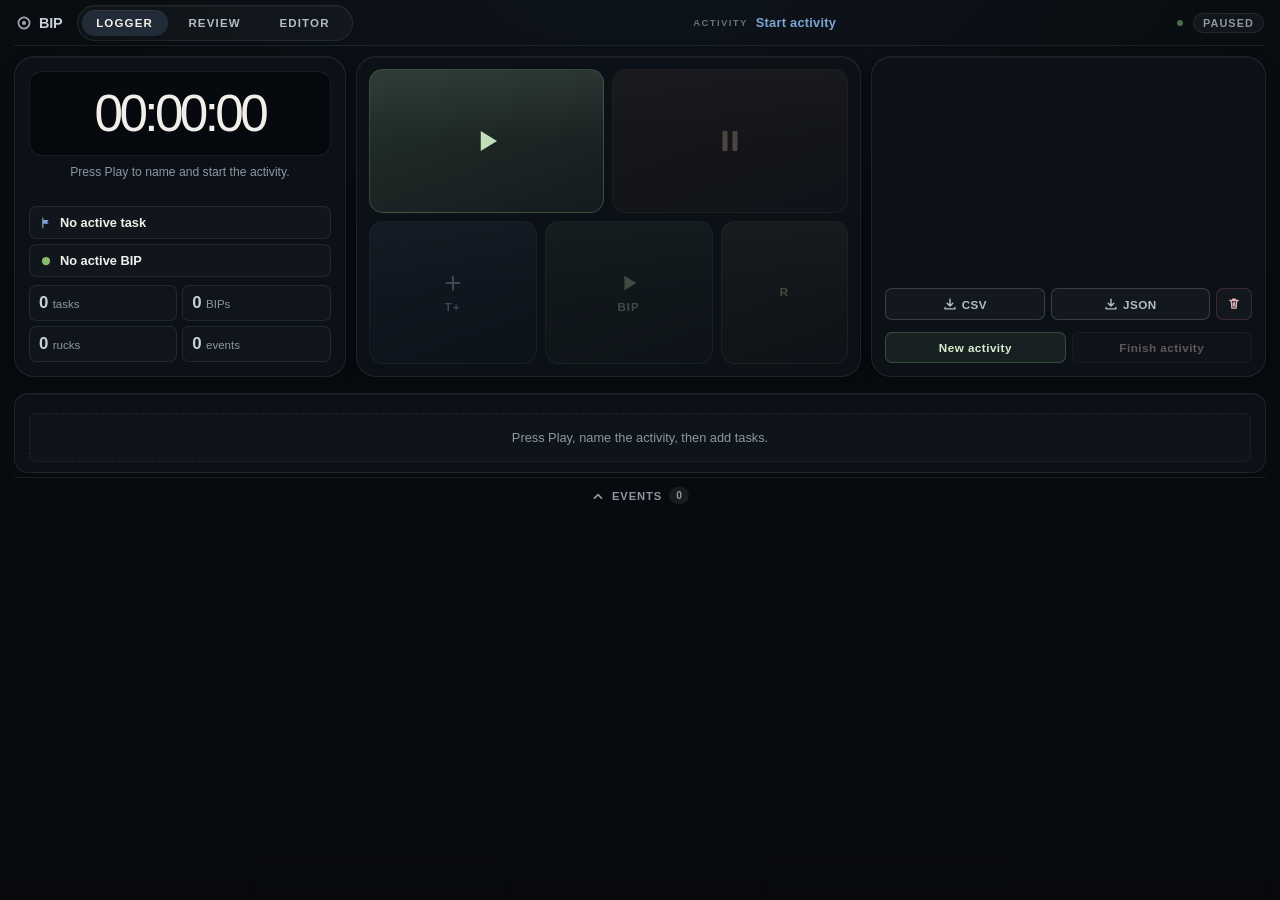
==== commit df7e68b1: "Add offline PWA support for iPad use" ====
--- a/index.html
+++ b/index.html
@@ -4,16 +4,16 @@
     <meta charset="UTF-8" />
     <meta name="viewport" content="width=device-width, initial-scale=1.0, viewport-fit=cover" />
     <meta name="theme-color" content="#0b0f14" />
+    <meta name="mobile-web-app-capable" content="yes" />
     <meta name="apple-mobile-web-app-capable" content="yes" />
     <meta name="apple-mobile-web-app-status-bar-style" content="black-translucent" />
+    <meta name="apple-mobile-web-app-title" content="BIP Logger" />
+    <meta name="application-name" content="BIP Logger" />
     <title>BIP Logger</title>
-    <link rel="preconnect" href="https://fonts.googleapis.com" />
-    <link rel="preconnect" href="https://fonts.gstatic.com" crossorigin />
-    <link
-      href="https://fonts.googleapis.com/css2?family=Manrope:wght@400;500;600;700;800&family=Sora:wght@500;600;700;800&display=swap"
-      rel="stylesheet"
-    />
-    <link rel="stylesheet" href="./styles.css?v=20260407-27" />
+    <link rel="manifest" href="./manifest.webmanifest?v=20260408-1" />
+    <link rel="icon" href="./icons/app-icon.svg" type="image/svg+xml" />
+    <link rel="apple-touch-icon" href="./icons/app-icon.svg" />
+    <link rel="stylesheet" href="./styles.css?v=20260408-1" />
   </head>
   <body class="logger-page">
     <div class="app-shell app-shell--logger">
@@ -318,6 +318,7 @@
     </div>
 
     <div id="srStatus" class="sr-only" aria-live="polite"></div>
+    <script src="./pwa.js?v=20260408-1"></script>
     <script src="./app.js?v=20260407-19"></script>
   </body>
 </html>
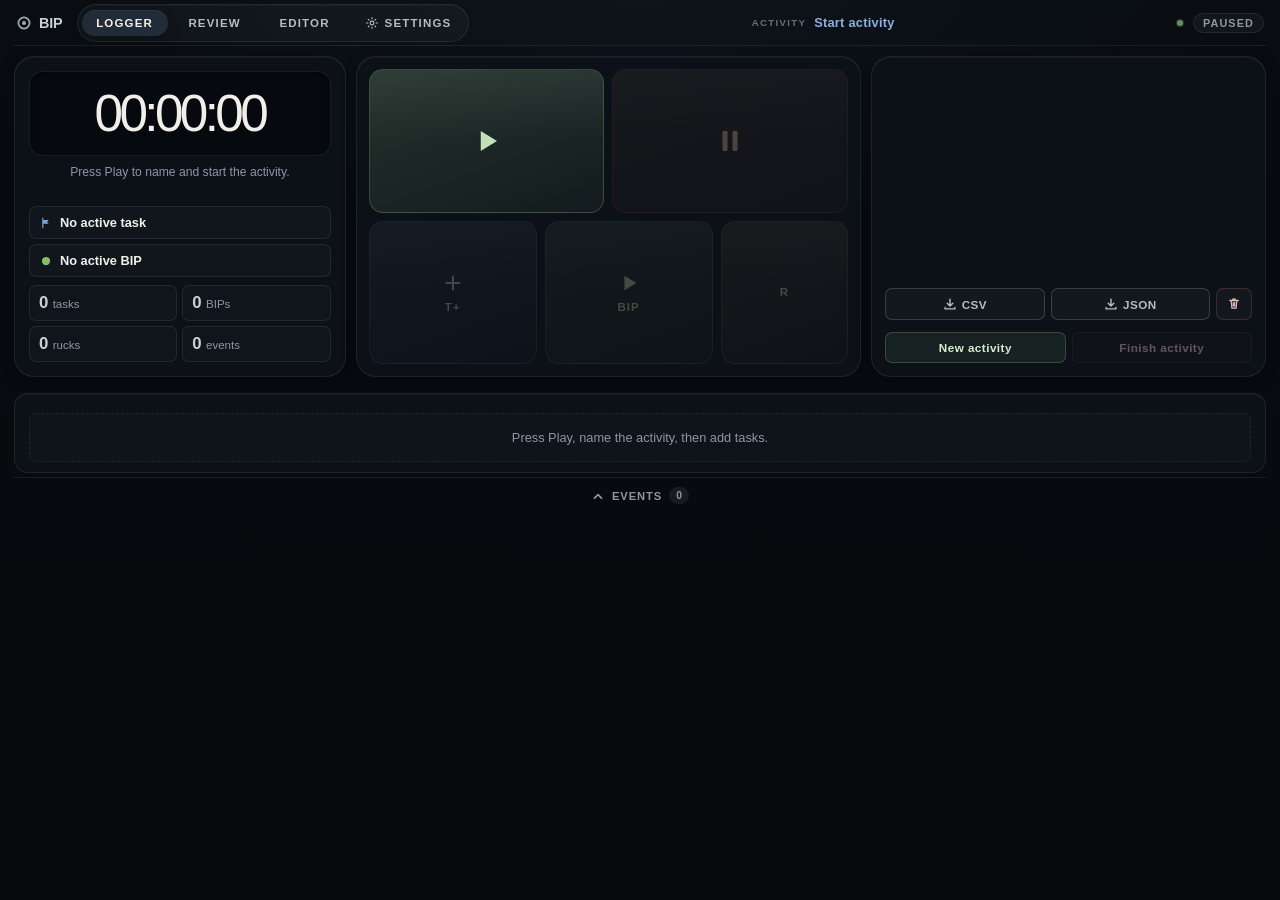
==== commit d049d17e: "Add settings, theming, and editor task refinements" ====
--- a/index.html
+++ b/index.html
@@ -10,10 +10,23 @@
     <meta name="apple-mobile-web-app-title" content="BIP Logger" />
     <meta name="application-name" content="BIP Logger" />
     <title>BIP Logger</title>
-    <link rel="manifest" href="./manifest.webmanifest?v=20260408-1" />
+    <script>
+      (() => {
+        try {
+          const raw = localStorage.getItem("ball-in-play-logger-preferences-v1");
+          const parsed = raw ? JSON.parse(raw) : null;
+          const legacyTheme = localStorage.getItem("ball-in-play-logger-theme-v1");
+          const theme = parsed?.theme === "light" || legacyTheme === "light" ? "light" : "dark";
+          document.documentElement.dataset.theme = theme;
+        } catch (error) {
+          document.documentElement.dataset.theme = "dark";
+        }
+      })();
+    </script>
+    <link rel="manifest" href="./manifest.webmanifest?v=20260514-2" />
     <link rel="icon" href="./icons/app-icon.svg" type="image/svg+xml" />
     <link rel="apple-touch-icon" href="./icons/app-icon.svg" />
-    <link rel="stylesheet" href="./styles.css?v=20260408-1" />
+    <link rel="stylesheet" href="./styles.css?v=20260514-2" />
   </head>
   <body class="logger-page">
     <div class="app-shell app-shell--logger">
@@ -29,6 +42,13 @@
           <a class="page-tab page-tab--active" href="./index.html" aria-current="page">Logger</a>
           <a class="page-tab" href="./review.html">Review</a>
           <a class="page-tab" href="./editor.html">Editor</a>
+          <a class="page-tab page-tab--nav-icon" href="./settings.html">
+            <svg class="page-tab__icon" viewBox="0 0 24 24" width="14" height="14" fill="none" stroke="currentColor" stroke-width="1.9" stroke-linecap="round" stroke-linejoin="round" aria-hidden="true">
+              <circle cx="12" cy="12" r="3.2" />
+              <path d="M12 2.8v2.1m0 14.2v2.1M21.2 12h-2.1M4.9 12H2.8m15.7-6.3-1.5 1.5M7 17l-1.5 1.5m0-12.8L7 7m10 10 1.5 1.5" />
+            </svg>
+            <span>Settings</span>
+          </a>
         </nav>
         <div class="top-bar__context">
           <span class="top-bar__label">Activity</span>
@@ -149,10 +169,17 @@
                 <span class="selected-task-time__label">End</span>
                 <strong id="selectedTaskEndTime" class="selected-task-time__value">00:00:00</strong>
               </button>
+              <div class="selected-task-time selected-task-time--static" aria-label="Selected task duration">
+                <span class="selected-task-time__label">Duration</span>
+                <strong id="selectedTaskDurationTime" class="selected-task-time__value">00:00:00</strong>
+              </div>
             </div>
 
             <div class="selected-task-panel__actions">
               <span class="field-block__hint">Delete removes this task together with its BIPs, rucks, and task log rows.</span>
+              <button id="selectedTaskActionBtn" class="aux-btn aux-btn--primary" type="button" title="Restart selected task" aria-label="Restart selected task">
+                Restart task
+              </button>
               <button id="deleteTaskBtn" class="aux-btn aux-btn--danger" type="button" title="Delete selected task" aria-label="Delete selected task">
                 <svg viewBox="0 0 20 20" width="14" height="14" fill="none" stroke="currentColor" stroke-width="1.8" stroke-linecap="round">
                   <path d="M4 5h12M8 3h4M6 5l1 11h6l1-11M9 8v5m2-5v5" />
@@ -280,7 +307,7 @@
         <p id="timePickerEyebrow" class="activity-modal__eyebrow">Edit task time</p>
         <div class="time-picker-modal__head">
           <h2 id="timePickerTitle" class="time-picker-modal__title">Set time</h2>
-          <p id="timePickerSubtitle" class="time-picker-modal__subtitle">Madrid time</p>
+          <p id="timePickerSubtitle" class="time-picker-modal__subtitle">Selected time zone</p>
         </div>
         <p class="time-picker-modal__copy">Scroll or tap each wheel, then confirm the new task time.</p>
 
@@ -318,7 +345,9 @@
     </div>
 
     <div id="srStatus" class="sr-only" aria-live="polite"></div>
-    <script src="./pwa.js?v=20260408-1"></script>
-    <script src="./app.js?v=20260407-19"></script>
+    <script src="./preferences.js?v=20260514-2"></script>
+    <script src="./theme.js?v=20260514-2"></script>
+    <script src="./pwa.js?v=20260514-2"></script>
+    <script src="./app.js?v=20260514-2"></script>
   </body>
 </html>
--- a/styles.css
+++ b/styles.css
@@ -24,6 +24,55 @@
   --ease-spring: cubic-bezier(0.34, 1.48, 0.64, 1);
   --t-fast: 110ms;
   --t-mid: 200ms;
+  --body-glow: rgba(80, 120, 160, 0.07);
+  --body-bg-start: #080c10;
+  --body-bg-end: #07090c;
+  --shell-color: #0b0f14;
+  --tab-surface: rgba(255, 255, 255, 0.03);
+  --tab-surface-shadow: inset 0 1px 0 rgba(255, 255, 255, 0.03);
+  --tab-active-text: #f3efe8;
+  --tab-active-bg: rgba(124, 164, 212, 0.16);
+  --tab-active-shadow:
+    inset 0 1px 0 rgba(255, 255, 255, 0.05),
+    0 6px 14px rgba(0, 0, 0, 0.18);
+  --heading-strong: #f2efea;
+  --heading-soft: #f5efe7;
+  --overlay-backdrop: rgba(3, 6, 10, 0.68);
+}
+
+html[data-theme="light"] {
+  color-scheme: light;
+  --bg: #ebe4da;
+  --panel: rgba(251, 247, 241, 0.96);
+  --panel-strong: rgba(247, 242, 234, 0.99);
+  --panel-inset: rgba(237, 231, 221, 0.9);
+  --line: rgba(64, 78, 97, 0.11);
+  --line-mid: rgba(64, 78, 97, 0.16);
+  --line-strong: rgba(64, 78, 97, 0.22);
+  --text: #223043;
+  --text-sub: #405064;
+  --muted: #687687;
+  --muted-strong: #536173;
+  --play: #5b8d57;
+  --pause: #b46a3f;
+  --task: #567cae;
+  --bip: #6f9852;
+  --ruck: #b38b35;
+  --danger: #a35252;
+  --body-glow: rgba(110, 143, 194, 0.15);
+  --body-bg-start: #f7f2ea;
+  --body-bg-end: #ebe4da;
+  --shell-color: #f7f2ea;
+  --tab-surface: rgba(69, 84, 103, 0.07);
+  --tab-surface-shadow: inset 0 1px 0 rgba(255, 255, 255, 0.72);
+  --tab-active-text: #223043;
+  --tab-active-bg: rgba(124, 164, 212, 0.2);
+  --tab-active-shadow:
+    inset 0 1px 0 rgba(255, 255, 255, 0.82),
+    0 10px 20px rgba(77, 92, 112, 0.12);
+  --heading-strong: #223043;
+  --heading-soft: #2c3b4f;
+  --overlay-backdrop: rgba(72, 83, 99, 0.28);
 }
 
 *,
@@ -32,7 +81,7 @@
   box-sizing: border-box;
 }
 
-html {
+html:not([data-theme="light"]) {
   color-scheme: dark;
 }
 
@@ -45,8 +94,8 @@
   font-size: 14px;
   color: var(--text);
   background:
-    radial-gradient(ellipse 80% 40% at 50% 0%, rgba(80, 120, 160, 0.07) 0%, transparent 70%),
-    linear-gradient(180deg, #080c10 0%, #07090c 100%);
+    radial-gradient(ellipse 80% 40% at 50% 0%, var(--body-glow) 0%, transparent 70%),
+    linear-gradient(180deg, var(--body-bg-start) 0%, var(--body-bg-end) 100%);
 }
 
 .logger-page {
@@ -122,9 +171,9 @@
   gap: 4px;
   padding: 4px;
   border-radius: 999px;
-  background: rgba(255, 255, 255, 0.03);
+  background: var(--tab-surface);
   border: 1px solid var(--line);
-  box-shadow: inset 0 1px 0 rgba(255, 255, 255, 0.03);
+  box-shadow: var(--tab-surface-shadow);
 }
 
 .page-tab {
@@ -158,11 +207,28 @@
 }
 
 .page-tab--active {
-  color: #f3efe8;
-  background: rgba(124, 164, 212, 0.16);
-  box-shadow:
-    inset 0 1px 0 rgba(255, 255, 255, 0.05),
-    0 6px 14px rgba(0, 0, 0, 0.18);
+  color: var(--tab-active-text);
+  background: var(--tab-active-bg);
+  box-shadow: var(--tab-active-shadow);
+}
+
+.page-tab--icon {
+  min-width: 42px;
+  width: 42px;
+  padding-inline: 0;
+}
+
+.page-tab--nav-icon {
+  gap: 6px;
+  min-width: 112px;
+}
+
+.page-tab__icon {
+  flex-shrink: 0;
+}
+
+.page-tab--settings svg {
+  opacity: 0.92;
 }
 
 .top-bar__context {
@@ -195,11 +261,11 @@
 }
 
 .top-bar__tag--activity {
-  color: var(--task);
+  color: #8ab1de;
 }
 
 .top-bar__tag--period {
-  color: var(--play);
+  color: #95c287;
 }
 
 .top-bar__sep {
@@ -214,12 +280,83 @@
   flex-shrink: 0;
 }
 
+.top-bar__settings {
+  position: relative;
+  flex-shrink: 0;
+}
+
+.theme-panel {
+  position: absolute;
+  top: calc(100% + 10px);
+  right: 0;
+  z-index: 40;
+  width: min(220px, calc(100vw - 28px));
+  padding: 14px;
+  border-radius: 18px;
+  background: var(--panel-strong);
+  border: 1px solid var(--line-mid);
+  box-shadow:
+    inset 0 1px 0 rgba(255, 255, 255, 0.05),
+    0 18px 46px rgba(0, 0, 0, 0.28);
+}
+
+.theme-panel__eyebrow {
+  margin: 0 0 10px;
+  font-size: 0.64rem;
+  font-weight: 800;
+  letter-spacing: 0.14em;
+  text-transform: uppercase;
+  color: var(--muted);
+}
+
+.theme-panel__options {
+  display: grid;
+  gap: 8px;
+}
+
+.theme-option {
+  width: 100%;
+  min-height: 42px;
+  padding: 10px 12px;
+  border-radius: 12px;
+  border: 1px solid var(--line);
+  background: rgba(255, 255, 255, 0.03);
+  color: var(--muted-strong);
+  font-weight: 700;
+  text-align: left;
+  transition:
+    color var(--t-fast) ease,
+    border-color var(--t-mid) ease,
+    background var(--t-mid) ease,
+    transform var(--t-fast) ease;
+}
+
+.theme-option:hover,
+.theme-option:focus-visible {
+  color: var(--text);
+  border-color: var(--line-strong);
+  outline: none;
+}
+
+.theme-option:active {
+  transform: translateY(1px);
+}
+
+.theme-option[aria-pressed="true"] {
+  color: var(--heading-strong);
+  border-color: rgba(124, 164, 212, 0.3);
+  background:
+    linear-gradient(180deg, rgba(124, 164, 212, 0.1), rgba(255, 255, 255, 0)),
+    rgba(124, 164, 212, 0.08);
+}
+
 .save-dot {
   width: 6px;
   height: 6px;
   border-radius: 50%;
   background: var(--play);
-  opacity: 0.6;
+  box-shadow: 0 0 0 1px rgba(125, 171, 116, 0.28);
+  opacity: 0.82;
   transition: background var(--t-mid) ease;
 }
 
@@ -297,7 +434,7 @@
   font-size: clamp(2rem, 4.5vw, 3.2rem);
   line-height: 1;
   letter-spacing: -0.07em;
-  color: #f2efea;
+  color: var(--heading-strong);
   text-align: center;
   transition: text-shadow var(--t-mid) ease;
 }
@@ -584,6 +721,17 @@
   transition: border-color var(--t-mid) ease, box-shadow var(--t-mid) ease;
 }
 
+.field-block select {
+  width: 100%;
+  padding: 9px 11px;
+  border: 1px solid var(--line-mid);
+  border-radius: var(--radius-sm);
+  background: var(--panel-inset);
+  color: var(--text);
+  font-size: 0.86rem;
+  transition: border-color var(--t-mid) ease, box-shadow var(--t-mid) ease;
+}
+
 .field-block--activity input {
   border-left-color: rgba(124, 164, 212, 0.6);
 }
@@ -603,6 +751,12 @@
 }
 
 .field-block input:focus-visible {
+  outline: none;
+  border-color: rgba(125, 171, 116, 0.5);
+  box-shadow: 0 0 0 3px rgba(125, 171, 116, 0.08);
+}
+
+.field-block select:focus-visible {
   outline: none;
   border-color: rgba(125, 171, 116, 0.5);
   box-shadow: 0 0 0 3px rgba(125, 171, 116, 0.08);
@@ -667,13 +821,13 @@
 
 .selected-task-panel__actions {
   display: grid;
-  grid-template-columns: 1fr auto;
+  grid-template-columns: 1fr auto auto;
   gap: 6px;
 }
 
 .selected-task-panel__times {
   display: grid;
-  grid-template-columns: repeat(2, minmax(0, 1fr));
+  grid-template-columns: repeat(3, minmax(0, 1fr));
   gap: 8px;
 }
 
@@ -709,6 +863,19 @@
   outline: none;
 }
 
+.selected-task-time--static {
+  cursor: default;
+}
+
+.selected-task-time--static:hover,
+.selected-task-time--static:focus-visible {
+  transform: none;
+  border-color: var(--line-mid);
+  background:
+    linear-gradient(180deg, rgba(255, 255, 255, 0.03), rgba(255, 255, 255, 0)),
+    rgba(255, 255, 255, 0.02);
+}
+
 .selected-task-time:active:not([disabled]) {
   transform: translateY(0);
 }
@@ -894,6 +1061,17 @@
   align-content: start;
 }
 
+.settings-page {
+  overflow-y: auto;
+}
+
+.settings-main {
+  display: grid;
+  gap: 14px;
+  padding: 18px 0 28px;
+  align-content: start;
+}
+
 .review-overview {
   display: grid;
   grid-template-columns: minmax(320px, 1.06fr) minmax(0, 1.54fr);
@@ -918,6 +1096,109 @@
 
 .editor-overview {
   display: block;
+}
+
+.settings-hero {
+  grid-template-columns: minmax(320px, 1.2fr) minmax(280px, 0.8fr);
+}
+
+.settings-grid {
+  display: grid;
+  grid-template-columns: repeat(2, minmax(0, 1fr));
+  gap: 14px;
+}
+
+.settings-panel--wide {
+  display: grid;
+  gap: 14px;
+}
+
+.settings-preview {
+  display: grid;
+  align-content: start;
+  gap: 8px;
+  padding: 18px;
+  border-radius: 22px;
+  background:
+    linear-gradient(180deg, rgba(255, 255, 255, 0.025), rgba(255, 255, 255, 0)),
+    var(--panel);
+  border: 1px solid var(--line);
+  box-shadow:
+    inset 0 1px 0 rgba(255, 255, 255, 0.04),
+    0 10px 28px rgba(0, 0, 0, 0.18);
+}
+
+.settings-preview__clock {
+  font-family: "Sora", sans-serif;
+  font-size: clamp(2rem, 5vw, 2.9rem);
+  line-height: 1;
+  letter-spacing: -0.06em;
+  color: var(--heading-strong);
+}
+
+.settings-preview__date,
+.settings-preview__zone {
+  font-weight: 700;
+  color: var(--text-sub);
+}
+
+.settings-preview__note {
+  margin: 2px 0 0;
+  font-size: 0.82rem;
+  line-height: 1.45;
+  color: var(--muted);
+}
+
+.settings-choice-grid {
+  display: grid;
+  grid-template-columns: 1fr 1fr;
+  gap: 8px;
+}
+
+.settings-choice {
+  justify-content: center;
+  min-height: 48px;
+}
+
+.settings-choice[aria-pressed="true"] {
+  color: var(--heading-strong);
+  border-color: rgba(124, 164, 212, 0.28);
+  background:
+    linear-gradient(180deg, rgba(124, 164, 212, 0.08), rgba(255, 255, 255, 0)),
+    rgba(124, 164, 212, 0.08);
+}
+
+.settings-custom-time-zone {
+  display: grid;
+  gap: 8px;
+}
+
+.settings-note {
+  display: grid;
+  gap: 8px;
+  padding: 14px 16px;
+  border-radius: var(--radius-md);
+  border: 1px solid var(--line);
+  background: rgba(255, 255, 255, 0.02);
+}
+
+.settings-note__copy,
+.settings-note__status {
+  margin: 0;
+  line-height: 1.5;
+}
+
+.settings-note__copy {
+  color: var(--text-sub);
+}
+
+.settings-note__status {
+  color: var(--muted);
+  font-size: 0.8rem;
+}
+
+.settings-note__status[data-state="error"] {
+  color: #e0b8b8;
 }
 
 .review-hero,
@@ -974,7 +1255,7 @@
   font-size: clamp(2rem, 4vw, 3.4rem);
   line-height: 0.94;
   letter-spacing: -0.06em;
-  color: #f2efea;
+  color: var(--heading-strong);
 }
 
 .review-meta {
@@ -1044,7 +1325,7 @@
   font-family: "Sora", sans-serif;
   font-size: clamp(1.2rem, 1.65vw, 1.72rem);
   letter-spacing: -0.05em;
-  color: #f2efea;
+  color: var(--heading-strong);
   align-self: center;
   justify-self: center;
 }
@@ -1105,8 +1386,9 @@
 .ratio-gauge__value {
   font-family: "Sora", sans-serif;
   font-size: 0.96rem;
+  font-weight: 700;
   letter-spacing: -0.04em;
-  color: #eef4e7;
+  color: var(--heading-soft);
 }
 
 .review-grid {
@@ -1133,7 +1415,7 @@
   font-family: "Sora", sans-serif;
   font-size: 1.2rem;
   letter-spacing: -0.04em;
-  color: #f1efe9;
+  color: var(--heading-strong);
 }
 
 .review-panel__summary {
@@ -1155,7 +1437,7 @@
   background:
     linear-gradient(180deg, rgba(255, 255, 255, 0.035), rgba(255, 255, 255, 0.015)),
     rgba(255, 255, 255, 0.03);
-  border: 1px solid rgba(255, 255, 255, 0.08);
+  border: 1px solid var(--line-mid);
   box-shadow: inset 0 1px 0 rgba(255, 255, 255, 0.03);
 }
 
@@ -1166,7 +1448,7 @@
   padding: 10px 16px;
   border-radius: 13px;
   background: rgba(7, 10, 15, 0.38);
-  border-color: rgba(255, 255, 255, 0.07);
+  border-color: var(--line);
 }
 
 .review-toggle__btn[aria-pressed="false"] {
@@ -1225,7 +1507,7 @@
   padding: 10px 12px;
   border-radius: 14px;
   background: rgba(255, 255, 255, 0.028);
-  border: 1px solid rgba(255, 255, 255, 0.06);
+  border: 1px solid var(--line);
   text-align: center;
 }
 
@@ -1276,7 +1558,7 @@
 .review-table th,
 .review-table td {
   padding: 12px 10px;
-  border-top: 1px solid rgba(255, 255, 255, 0.06);
+  border-top: 1px solid var(--line);
   text-align: left;
 }
 
@@ -1298,7 +1580,7 @@
   font-family: "Sora", sans-serif;
   font-size: 0.96rem;
   letter-spacing: -0.04em;
-  color: #f2efea;
+  color: var(--heading-strong);
   white-space: nowrap;
 }
 
@@ -1383,7 +1665,7 @@
   font-size: clamp(2rem, 4vw, 3rem);
   line-height: 0.96;
   letter-spacing: -0.06em;
-  color: #f2efea;
+  color: var(--heading-strong);
 }
 
 .editor-card__copy {
@@ -1450,7 +1732,7 @@
   padding: 9px 11px;
   border-radius: 16px;
   background: rgba(255, 255, 255, 0.024);
-  border: 1px solid rgba(255, 255, 255, 0.06);
+  border: 1px solid var(--line);
 }
 
 .editor-guide__index {
@@ -1460,7 +1742,7 @@
   height: 24px;
   border-radius: 999px;
   background: rgba(136, 188, 108, 0.12);
-  color: #d7efcf;
+  color: #b7d9ac;
   font-family: "Sora", sans-serif;
   font-size: 0.74rem;
   font-weight: 700;
@@ -1473,7 +1755,7 @@
 }
 
 .editor-guide__copy strong {
-  color: #f1efe9;
+  color: var(--heading-strong);
   font-size: 0.83rem;
   font-weight: 700;
 }
@@ -1575,7 +1857,7 @@
   font-family: "Sora", sans-serif;
   font-size: 1rem;
   letter-spacing: -0.04em;
-  color: #f2efea;
+  color: var(--heading-strong);
   max-width: none;
 }
 
@@ -1616,8 +1898,8 @@
   padding: 8px 0;
   min-height: 0;
   align-self: stretch;
-  border-left: 1px solid rgba(255, 255, 255, 0.06);
-  border-right: 1px solid rgba(255, 255, 255, 0.06);
+  border-left: 1px solid var(--line);
+  border-right: 1px solid var(--line);
 }
 
 .editor-metric {
@@ -1630,7 +1912,7 @@
 }
 
 .editor-metric + .editor-metric {
-  border-left: 1px solid rgba(255, 255, 255, 0.06);
+  border-left: 1px solid var(--line);
 }
 
 .editor-metric:first-child {
@@ -1650,7 +1932,7 @@
   font-family: "Sora", sans-serif;
   font-size: clamp(1.02rem, 1.28vw, 1.42rem);
   letter-spacing: -0.05em;
-  color: #f2efea;
+  color: var(--heading-strong);
 }
 
 .editor-metric__meta {
@@ -1769,7 +2051,7 @@
   gap: 6px;
   align-content: start;
   padding-right: 12px;
-  border-right: 1px solid rgba(255, 255, 255, 0.06);
+  border-right: 1px solid var(--line);
 }
 
 .editor-workspace__title {
@@ -1777,7 +2059,7 @@
   font-family: "Sora", sans-serif;
   font-size: 0.98rem;
   letter-spacing: -0.04em;
-  color: #f1efe9;
+  color: var(--heading-strong);
 }
 
 .editor-workspace-empty {
@@ -1810,7 +2092,7 @@
 .editor-task-form__name {
   align-self: start;
   padding-right: 12px;
-  border-right: 1px solid rgba(255, 255, 255, 0.06);
+  border-right: 1px solid var(--line);
 }
 
 .editor-task-form__timing {
@@ -1906,7 +2188,7 @@
   gap: 4px;
   padding: 10px 12px;
   border-radius: var(--radius-md);
-  border: 1px solid rgba(255, 255, 255, 0.06);
+  border: 1px solid var(--line);
   background: rgba(255, 255, 255, 0.025);
   text-align: left;
   cursor: pointer;
@@ -1928,7 +2210,7 @@
 
 .editor-track-row__name {
   font-weight: 700;
-  color: #f2efea;
+  color: var(--heading-strong);
 }
 
 .editor-track-row__stats {
@@ -2034,7 +2316,7 @@
 .timeline-lane {
   position: relative;
   border-radius: var(--radius-sm);
-  border: 1px solid rgba(255, 255, 255, 0.07);
+  border: 1px solid var(--line);
   background: rgba(4, 8, 12, 0.65);
 }
 
@@ -2307,7 +2589,7 @@
 .activity-modal__backdrop {
   position: absolute;
   inset: 0;
-  background: rgba(3, 6, 10, 0.68);
+  background: var(--overlay-backdrop);
   backdrop-filter: blur(10px);
 }
 
@@ -2398,7 +2680,7 @@
   font-family: "Sora", sans-serif;
   font-size: clamp(1.2rem, 4vw, 1.5rem);
   letter-spacing: -0.04em;
-  color: #f2efe8;
+  color: var(--heading-strong);
 }
 
 .time-picker-modal__subtitle {
@@ -2525,8 +2807,202 @@
 }
 
 .time-picker-wheel__option--selected {
-  color: #f5efe7;
+  color: var(--heading-soft);
   transform: scale(1.04);
+}
+
+html[data-theme="light"] .review-toggle__btn {
+  background: rgba(255, 255, 255, 0.5);
+  border-color: rgba(64, 78, 97, 0.11);
+}
+
+html[data-theme="light"] .page-tab--active {
+  color: #26415f;
+  background: rgba(86, 124, 174, 0.24);
+}
+
+html[data-theme="light"] .review-toggle__btn[aria-pressed="false"]:hover:not([disabled]),
+html[data-theme="light"] .review-toggle__btn[aria-pressed="false"]:focus-visible:not([disabled]) {
+  background: rgba(124, 164, 212, 0.12);
+}
+
+html[data-theme="light"] .state-pill--running,
+html[data-theme="light"] .state-pill--finished,
+html[data-theme="light"] .selected-task-panel[data-state="active"] .selected-task-panel__state,
+html[data-theme="light"] .aux-btn--primary,
+html[data-theme="light"] .modal-btn--primary,
+html[data-theme="light"] .new-activity-btn,
+html[data-theme="light"] .finish-btn[data-state="finished"],
+html[data-theme="light"] .review-toggle__btn--bip[aria-pressed="true"],
+html[data-theme="light"] .review-badge--live {
+  color: #33542f;
+  border-color: rgba(91, 141, 87, 0.34);
+  background: rgba(111, 152, 82, 0.18);
+}
+
+html[data-theme="light"] .aux-btn[disabled],
+html[data-theme="light"] .new-activity-btn[disabled],
+html[data-theme="light"] .finish-btn[disabled],
+html[data-theme="light"] .modal-btn[disabled] {
+  opacity: 0.62;
+}
+
+html[data-theme="light"] .aux-btn--primary[disabled],
+html[data-theme="light"] .modal-btn--primary[disabled] {
+  color: #5c7f55;
+  border-color: rgba(91, 141, 87, 0.22);
+  background: rgba(111, 152, 82, 0.12);
+}
+
+html[data-theme="light"] .badge--bip.badge--live,
+html[data-theme="light"] .selected-task-panel[data-state="active"] .selected-task-time:last-child,
+html[data-theme="light"] .review-overview[data-metric-mode="bip"] .review-kpi--work,
+html[data-theme="light"] .review-overview[data-metric-mode="bip"] .review-kpi--gauge {
+  border-color: rgba(111, 152, 82, 0.28);
+  background:
+    linear-gradient(180deg, rgba(111, 152, 82, 0.12), rgba(255, 255, 255, 0)),
+    rgba(255, 255, 255, 0.02);
+}
+
+html[data-theme="light"] .review-mode-note {
+  color: #33542f;
+}
+
+html[data-theme="light"] .top-bar__tag--activity {
+  color: #355784;
+}
+
+html[data-theme="light"] .top-bar__tag--period {
+  color: #3f6537;
+}
+
+html[data-theme="light"] .save-dot {
+  opacity: 1;
+  box-shadow: 0 0 0 1px rgba(91, 141, 87, 0.28);
+}
+
+html[data-theme="light"] .editor-guide__index {
+  color: #496d43;
+}
+
+html[data-theme="light"] .action-btn--play {
+  color: #33542f;
+  border-color: rgba(91, 141, 87, 0.34);
+  background: linear-gradient(160deg, rgba(111, 152, 82, 0.28) 0%, rgba(111, 152, 82, 0.1) 100%);
+}
+
+html[data-theme="light"] .action-btn--bip {
+  color: #33542f;
+  border-color: rgba(91, 141, 87, 0.32);
+  background: linear-gradient(160deg, rgba(111, 152, 82, 0.24) 0%, rgba(111, 152, 82, 0.08) 100%);
+}
+
+html[data-theme="light"] .editor-import__cta {
+  background: rgba(111, 152, 82, 0.28);
+  color: #2f482d;
+}
+
+html[data-theme="light"] .badge--task.badge--live,
+html[data-theme="light"] .review-badge {
+  color: #355784;
+  border-color: rgba(86, 124, 174, 0.32);
+  background: rgba(86, 124, 174, 0.16);
+}
+
+html[data-theme="light"] .editor-import__eyebrow {
+  color: #4e7043;
+}
+
+html[data-theme="light"] .editor-import__copy {
+  color: var(--text-sub);
+}
+
+html[data-theme="light"] .export-btn--csv {
+  color: #33542f;
+  border-color: rgba(91, 141, 87, 0.34);
+  background: rgba(111, 152, 82, 0.18);
+}
+
+html[data-theme="light"] .export-btn--csv:hover:not([disabled]) {
+  color: #284125;
+  background: rgba(111, 152, 82, 0.26);
+}
+
+html[data-theme="light"] .export-btn--json {
+  color: #355784;
+  border-color: rgba(86, 124, 174, 0.34);
+  background: rgba(86, 124, 174, 0.16);
+}
+
+html[data-theme="light"] .export-btn--json:hover:not([disabled]) {
+  color: #274562;
+  background: rgba(86, 124, 174, 0.24);
+}
+
+html[data-theme="light"] .task-span {
+  background: linear-gradient(180deg, rgba(86, 124, 174, 0.94), rgba(63, 98, 146, 0.84));
+  border-color: rgba(255, 255, 255, 0.26);
+}
+
+html[data-theme="light"] .task-span--active {
+  box-shadow: 0 0 0 2px rgba(86, 124, 174, 0.24), 0 0 14px rgba(86, 124, 174, 0.16);
+}
+
+html[data-theme="light"] .bip-span {
+  background: linear-gradient(180deg, rgba(95, 137, 69, 0.94), rgba(78, 118, 54, 0.84));
+  border-color: rgba(255, 255, 255, 0.3);
+}
+
+html[data-theme="light"] .bip-span--active {
+  box-shadow: 0 0 0 2px rgba(95, 137, 69, 0.24), 0 0 14px rgba(95, 137, 69, 0.18);
+}
+
+html[data-theme="light"] .editor-import,
+html[data-theme="light"] .editor-import--disabled,
+html[data-theme="light"] .timeline-lane,
+html[data-theme="light"] .log-content {
+  background:
+    linear-gradient(180deg, rgba(255, 255, 255, 0.5), rgba(255, 255, 255, 0)),
+    rgba(244, 239, 230, 0.84);
+}
+
+html[data-theme="light"] .editor-import:hover,
+html[data-theme="light"] .editor-import--dragover {
+  background:
+    linear-gradient(180deg, rgba(111, 152, 82, 0.12), rgba(86, 124, 174, 0.04)),
+    rgba(246, 241, 233, 0.96);
+}
+
+html[data-theme="light"] .review-table__metric--accent {
+  color: #456739;
+}
+
+html[data-theme="light"] .review-table__metric--muted {
+  color: #8a5736;
+}
+
+html[data-theme="light"] .time-picker-wheel__viewport::before {
+  background: linear-gradient(180deg, rgba(247, 242, 234, 0.96), rgba(247, 242, 234, 0));
+}
+
+html[data-theme="light"] .time-picker-wheel__viewport::after {
+  background: linear-gradient(0deg, rgba(247, 242, 234, 0.96), rgba(247, 242, 234, 0));
+}
+
+html[data-theme="light"] .review-title,
+html[data-theme="light"] .review-kpi__value,
+html[data-theme="light"] .review-panel__title,
+html[data-theme="light"] .editor-import__title,
+html[data-theme="light"] .editor-metric__value,
+html[data-theme="light"] .editor-guide__copy strong,
+html[data-theme="light"] .selected-task-panel__title,
+html[data-theme="light"] .selected-task-time__value,
+html[data-theme="light"] .bucket-chip__value {
+  color: var(--heading-strong);
+}
+
+html[data-theme="light"] .settings-note__status[data-state="error"] {
+  color: var(--danger);
 }
 
 .time-picker-modal__actions {
@@ -2631,6 +3107,10 @@
     order: 2;
   }
 
+  .top-bar__settings {
+    order: 2;
+  }
+
   .top-bar__context {
     order: 3;
     width: 100%;
@@ -2669,7 +3149,8 @@
   .review-overview,
   .editor-overview,
   .review-hero,
-  .editor-hero {
+  .editor-hero,
+  .settings-hero {
     grid-template-columns: 1fr;
   }
 
@@ -2692,6 +3173,10 @@
   }
 
   .review-grid {
+    grid-template-columns: 1fr;
+  }
+
+  .settings-grid {
     grid-template-columns: 1fr;
   }
 
@@ -2748,6 +3233,12 @@
   .top-bar__right {
     width: 100%;
     justify-content: space-between;
+  }
+
+  .theme-panel {
+    left: 0;
+    right: auto;
+    width: min(240px, calc(100vw - 28px));
   }
 
   .activity-modal__actions,
@@ -2781,7 +3272,8 @@
 
   .review-kpis,
   .editor-guide,
-  .editor-metrics-strip {
+  .editor-metrics-strip,
+  .settings-choice-grid {
     grid-template-columns: 1fr;
   }
 
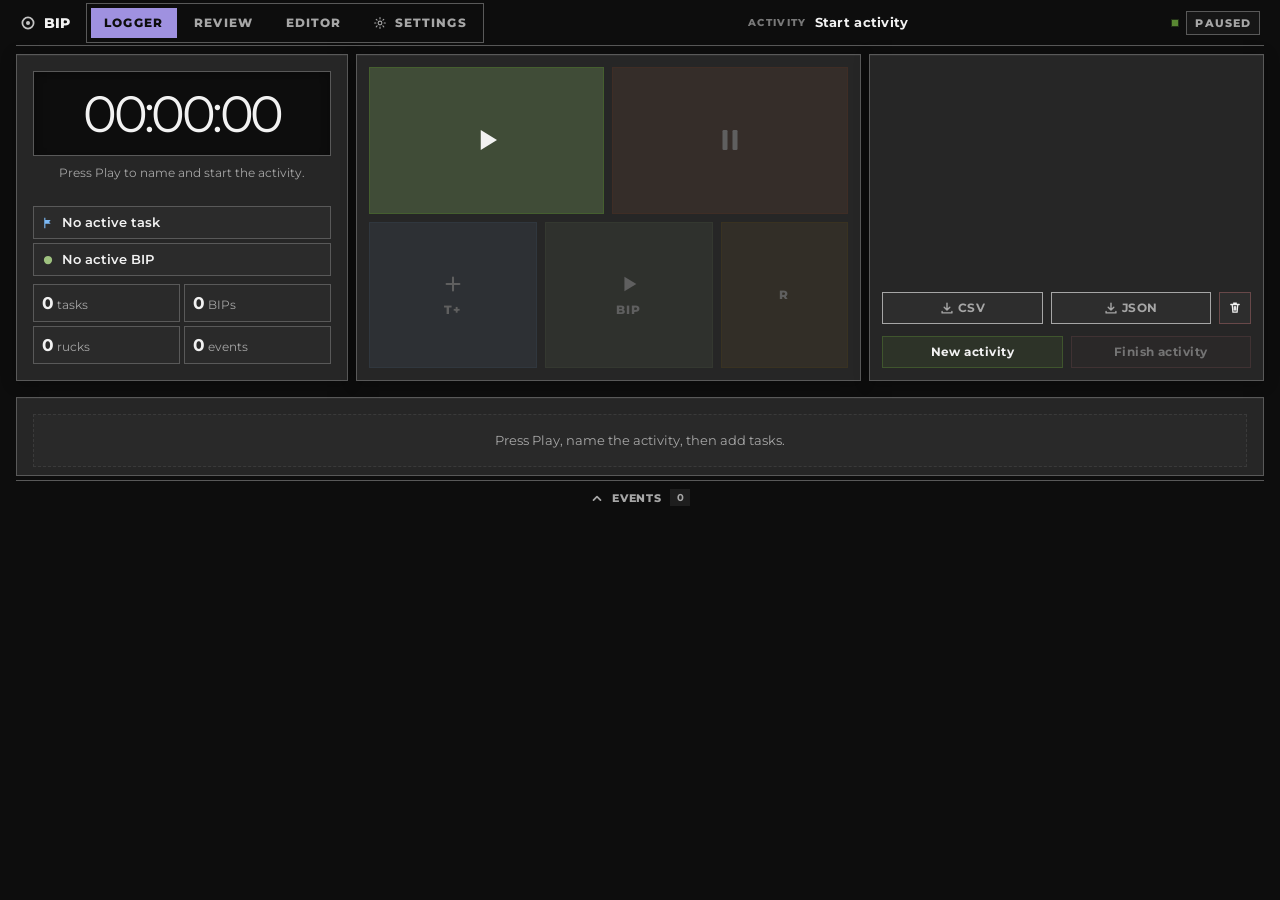
==== commit f7a23fae: "feat: adopt moti.sp design kit (tokens, Montserrat, square corners, dark theme) Co-Authored-By: Clau" ====
--- a/index.html
+++ b/index.html
@@ -1,5 +1,5 @@
 <!doctype html>
-<html lang="en">
+<html lang="en" data-theme="dark" data-app="ball-in-play-logger">
   <head>
     <meta charset="UTF-8" />
     <meta name="viewport" content="width=device-width, initial-scale=1.0, viewport-fit=cover" />
@@ -23,10 +23,11 @@
         }
       })();
     </script>
-    <link rel="manifest" href="./manifest.webmanifest?v=20260514-2" />
+    <link rel="manifest" href="./manifest.webmanifest?v=20261010-1" />
     <link rel="icon" href="./icons/app-icon.svg" type="image/svg+xml" />
     <link rel="apple-touch-icon" href="./icons/app-icon.svg" />
-    <link rel="stylesheet" href="./styles.css?v=20260514-2" />
+    <link rel="stylesheet" href="./moti-tokens.css?v=20261010-1" />
+    <link rel="stylesheet" href="./styles.css?v=20261010-1" />
   </head>
   <body class="logger-page">
     <div class="app-shell app-shell--logger">
@@ -235,7 +236,7 @@
       </main>
 
       <section class="timeline-strip" aria-label="Session timeline">
-        <div class="timeline-workbench">
+        <div id="timelineWorkbench" class="timeline-workbench timeline-workbench--zoomable">
           <div id="timelineScale" class="timeline-scale" aria-hidden="true"></div>
           <div id="timelineEmpty" class="empty-state">
             <p>Press Play, name the activity, then add tasks.</p>
@@ -345,9 +346,9 @@
     </div>
 
     <div id="srStatus" class="sr-only" aria-live="polite"></div>
-    <script src="./preferences.js?v=20260514-2"></script>
-    <script src="./theme.js?v=20260514-2"></script>
-    <script src="./pwa.js?v=20260514-2"></script>
-    <script src="./app.js?v=20260514-2"></script>
+    <script src="./preferences.js?v=20261010-1"></script>
+    <script src="./theme.js?v=20261010-1"></script>
+    <script src="./pwa.js?v=20261010-1"></script>
+    <script src="./app.js?v=20261010-1"></script>
   </body>
 </html>
--- a/moti-tokens.css
+++ b/moti-tokens.css
@@ -0,0 +1,178 @@
+/* moti.sp tokens (copy for ball-in-play-logger: bundled fonts, no Google import, no Freshman). Generated from tokens.json (v4). Do not edit by hand. */
+
+
+
+@font-face { font-family: "Montserrat Variable"; src: url("./fonts/montserrat-latin-wght-normal.woff2") format("woff2-variations"); font-weight: 100 900; font-display: swap; }
+
+:root {
+  /* Palette: same hex in every app. Use the semantic tokens below in components. */
+  --violet: #543178;
+  --lavender: #9F91E0;
+  --crimson: #B3292E;
+  --rose: #FF8D91;
+  --orange: #F26326;
+  --peach: #FFB78F;
+  --amber: #FFB81B;
+  --sand: #FAD992;
+  --gold: #CE8D03;
+  --green: #6AA43B;
+  --sage: #9EC17F;
+  --blue: #0E7DEC;
+  --sky: #7CB9F5;
+  --gray-50: #F2F2F2;
+  --gray-400: #A6A6A6;
+  --gray-700: #595959;
+  --gray-900: #262626;
+  --gray-950: #0D0D0D;
+  --charcoal: #353839;
+  --white: #FFFFFF;
+  --cream: #FFEAE1;
+  --plot-canvas: #F1EBE0;
+  --plot-grid: #DAD6CC;
+  --plot-line: #AFACA6;
+  --font-display: "Montserrat Variable", "Montserrat", "Helvetica Neue", Arial, sans-serif;
+  --font-sans: "Montserrat Variable", "Montserrat", "Helvetica Neue", Arial, sans-serif;
+  --font-mono: "JetBrains Mono Variable", "JetBrains Mono", "SF Mono", Menlo, Consolas, monospace;
+  --space-1: 4px;
+  --space-2: 8px;
+  --space-3: 12px;
+  --space-4: 16px;
+  --space-6: 24px;
+  --space-8: 32px;
+  --space-12: 48px;
+  --space-16: 64px;
+  --radius-none: 0;
+  --radius-sm: 0;
+  --radius-md: 0;
+  --radius-pill: 999px;
+}
+
+:root, :root[data-theme="light"] {
+  color-scheme: light;
+  --bg: var(--gray-50);
+  --surface: var(--white);
+  --ink: var(--charcoal);
+  --ink-muted: var(--gray-700);
+  --border-subtle: var(--gray-400);
+  --border-strong: var(--gray-700);
+  --brand: var(--violet);
+  --on-brand: var(--white);
+  --brand-hover: var(--charcoal);
+  --accent: var(--amber);
+  --on-accent: var(--gray-950);
+  --tint-warm: var(--sand);
+  --link: var(--violet);
+  --focus-ring: var(--violet);
+  --danger: var(--crimson);
+  --on-danger: var(--white);
+  --warning: var(--orange);
+  --on-warning: var(--gray-950);
+  --success: var(--green);
+  --on-success: var(--gray-950);
+  --info: var(--blue);
+  --on-info: var(--gray-950);
+  --code-bg: var(--charcoal);
+  --code-ink: var(--gray-50);
+  --code-muted: var(--gray-400);
+  --code-prompt: var(--amber);
+  --plot-ink: var(--charcoal);
+  --plot-muted: var(--gray-700);
+  --shadow-stamp: 4px 4px 0 0 #0D0D0D;
+  --shadow-soft: 0 8px 24px rgba(13, 13, 13, 0.16);
+}
+
+@media (prefers-color-scheme: dark) {
+  :root:not([data-theme="light"]) {
+    color-scheme: dark;
+    --bg: var(--gray-950);
+    --surface: var(--gray-900);
+    --ink: var(--gray-50);
+    --ink-muted: var(--gray-400);
+    --border-subtle: var(--gray-700);
+    --border-strong: var(--gray-400);
+    --brand: var(--lavender);
+    --on-brand: var(--gray-950);
+    --brand-hover: var(--gray-50);
+    --accent: var(--amber);
+    --on-accent: var(--gray-950);
+    --tint-warm: var(--sand);
+    --link: var(--lavender);
+    --focus-ring: var(--amber);
+    --danger: var(--rose);
+    --on-danger: var(--gray-950);
+    --warning: var(--orange);
+    --on-warning: var(--gray-950);
+    --success: var(--green);
+    --on-success: var(--gray-950);
+    --info: var(--sky);
+    --on-info: var(--gray-950);
+    --code-bg: var(--charcoal);
+    --code-ink: var(--gray-50);
+    --code-muted: var(--gray-400);
+    --code-prompt: var(--amber);
+    --plot-ink: var(--charcoal);
+    --plot-muted: var(--gray-700);
+    --shadow-stamp: 4px 4px 0 0 #9F91E0;
+    --shadow-soft: 0 8px 24px rgba(0, 0, 0, 0.6);
+  }
+}
+
+:root[data-theme="dark"] {
+  color-scheme: dark;
+  --bg: var(--gray-950);
+  --surface: var(--gray-900);
+  --ink: var(--gray-50);
+  --ink-muted: var(--gray-400);
+  --border-subtle: var(--gray-700);
+  --border-strong: var(--gray-400);
+  --brand: var(--lavender);
+  --on-brand: var(--gray-950);
+  --brand-hover: var(--gray-50);
+  --accent: var(--amber);
+  --on-accent: var(--gray-950);
+  --tint-warm: var(--sand);
+  --link: var(--lavender);
+  --focus-ring: var(--amber);
+  --danger: var(--rose);
+  --on-danger: var(--gray-950);
+  --warning: var(--orange);
+  --on-warning: var(--gray-950);
+  --success: var(--green);
+  --on-success: var(--gray-950);
+  --info: var(--sky);
+  --on-info: var(--gray-950);
+  --code-bg: var(--charcoal);
+  --code-ink: var(--gray-50);
+  --code-muted: var(--gray-400);
+  --code-prompt: var(--amber);
+  --plot-ink: var(--charcoal);
+  --plot-muted: var(--gray-700);
+  --shadow-stamp: 4px 4px 0 0 #9F91E0;
+  --shadow-soft: 0 8px 24px rgba(0, 0, 0, 0.6);
+}
+
+/* Chart series, in order. Draw marks with a 1px var(--plot-ink) outline: green, orange and amber are under 3:1 on plot-canvas. */
+:root {
+  --series-1: var(--violet);
+  --series-2: var(--amber);
+  --series-3: var(--blue);
+  --series-4: var(--green);
+  --series-5: var(--orange);
+  --series-6: var(--crimson);
+}
+
+/* App themes. Palette and semantic tokens stay identical; an app only chooses ground and accent.
+   Set <html data-app="..."> and data-theme. */
+
+/* gps_phd_loader: black ground, amber accent. Set data-theme="dark". */
+:root[data-app="gps_phd_loader"] {
+  --brand: var(--amber);
+  --on-brand: var(--gray-950);
+  --brand-hover: var(--sand);
+  --link: var(--amber);
+  --focus-ring: var(--amber);
+}
+
+/* witmotion_project: follows the system light or dark, violet and lavender accent. No overrides. */
+
+/* latchr: black ground, lavender accent (the dark defaults). Set data-theme="dark". No overrides. */
--- a/styles.css
+++ b/styles.css
@@ -1,78 +1,39 @@
 :root {
-  --bg: #07090c;
-  --panel: rgba(13, 18, 26, 0.96);
-  --panel-strong: rgba(16, 22, 32, 0.99);
-  --panel-inset: rgba(5, 8, 12, 0.72);
-  --line: rgba(200, 215, 230, 0.09);
-  --line-mid: rgba(200, 215, 230, 0.14);
-  --line-strong: rgba(200, 215, 230, 0.2);
-  --text: #eef1ea;
-  --text-sub: #c8d0d8;
-  --muted: #8c97a4;
-  --muted-strong: #b4bdc6;
-  --play: #7dab74;
-  --pause: #cc8558;
-  --task: #7ca4d4;
-  --bip: #88bc6c;
-  --ruck: #c9a355;
-  --danger: #b05c5c;
-  --radius-xl: 20px;
-  --radius-lg: 14px;
-  --radius-md: 10px;
-  --radius-sm: 7px;
+  /* App aliases onto the moti.sp kit (moti-tokens.css, loaded first). Dark and light follow data-theme. */
+  --panel: var(--surface);
+  --panel-strong: var(--surface);
+  --panel-inset: var(--bg);
+  --line: var(--border-subtle);
+  --line-mid: var(--border-subtle);
+  --line-strong: var(--border-strong);
+  --text: var(--ink);
+  --text-sub: var(--ink);
+  --muted: var(--ink-muted);
+  --muted-strong: var(--ink-muted);
+  /* Workflow states: play = success, pause = warning, task = info, ruck = gold, ball in play = sage */
+  --play: var(--green);
+  --pause: var(--orange);
+  --task: var(--info);
+  --bip: var(--sage);
+  --ruck: var(--gold);
+  --radius-xl: var(--radius-sm);
+  --radius-lg: var(--radius-sm);
   --ease-out: cubic-bezier(0.2, 0.8, 0.2, 1);
-  --ease-spring: cubic-bezier(0.34, 1.48, 0.64, 1);
+  --ease-spring: cubic-bezier(0.2, 0.8, 0.2, 1);
   --t-fast: 110ms;
   --t-mid: 200ms;
-  --body-glow: rgba(80, 120, 160, 0.07);
-  --body-bg-start: #080c10;
-  --body-bg-end: #07090c;
-  --shell-color: #0b0f14;
-  --tab-surface: rgba(255, 255, 255, 0.03);
-  --tab-surface-shadow: inset 0 1px 0 rgba(255, 255, 255, 0.03);
-  --tab-active-text: #f3efe8;
-  --tab-active-bg: rgba(124, 164, 212, 0.16);
-  --tab-active-shadow:
-    inset 0 1px 0 rgba(255, 255, 255, 0.05),
-    0 6px 14px rgba(0, 0, 0, 0.18);
-  --heading-strong: #f2efea;
-  --heading-soft: #f5efe7;
-  --overlay-backdrop: rgba(3, 6, 10, 0.68);
-}
-
-html[data-theme="light"] {
-  color-scheme: light;
-  --bg: #ebe4da;
-  --panel: rgba(251, 247, 241, 0.96);
-  --panel-strong: rgba(247, 242, 234, 0.99);
-  --panel-inset: rgba(237, 231, 221, 0.9);
-  --line: rgba(64, 78, 97, 0.11);
-  --line-mid: rgba(64, 78, 97, 0.16);
-  --line-strong: rgba(64, 78, 97, 0.22);
-  --text: #223043;
-  --text-sub: #405064;
-  --muted: #687687;
-  --muted-strong: #536173;
-  --play: #5b8d57;
-  --pause: #b46a3f;
-  --task: #567cae;
-  --bip: #6f9852;
-  --ruck: #b38b35;
-  --danger: #a35252;
-  --body-glow: rgba(110, 143, 194, 0.15);
-  --body-bg-start: #f7f2ea;
-  --body-bg-end: #ebe4da;
-  --shell-color: #f7f2ea;
-  --tab-surface: rgba(69, 84, 103, 0.07);
-  --tab-surface-shadow: inset 0 1px 0 rgba(255, 255, 255, 0.72);
-  --tab-active-text: #223043;
-  --tab-active-bg: rgba(124, 164, 212, 0.2);
-  --tab-active-shadow:
-    inset 0 1px 0 rgba(255, 255, 255, 0.82),
-    0 10px 20px rgba(77, 92, 112, 0.12);
-  --heading-strong: #223043;
-  --heading-soft: #2c3b4f;
-  --overlay-backdrop: rgba(72, 83, 99, 0.28);
+  --body-glow: transparent;
+  --body-bg-start: var(--bg);
+  --body-bg-end: var(--bg);
+  --shell-color: var(--bg);
+  --tab-surface: transparent;
+  --tab-surface-shadow: none;
+  --tab-active-text: var(--on-brand);
+  --tab-active-bg: var(--brand);
+  --tab-active-shadow: none;
+  --heading-strong: var(--ink);
+  --heading-soft: var(--ink);
+  --overlay-backdrop: rgba(13, 13, 13, 0.7);
 }
 
 *,
@@ -90,12 +51,10 @@
   height: 100vh;
   height: 100dvh;
   overflow: hidden;
-  font-family: "Manrope", sans-serif;
+  font-family: var(--font-sans);
   font-size: 14px;
   color: var(--text);
-  background:
-    radial-gradient(ellipse 80% 40% at 50% 0%, var(--body-glow) 0%, transparent 70%),
-    linear-gradient(180deg, var(--body-bg-start) 0%, var(--body-bg-end) 100%);
+  background: var(--bg);
 }
 
 .logger-page {
@@ -128,7 +87,7 @@
   width: 100%;
   max-width: 1400px;
   margin: 0 auto;
-  padding: 0 14px;
+  padding: 0 16px;
 }
 
 .app-shell--logger {
@@ -142,17 +101,17 @@
 .top-bar {
   display: flex;
   align-items: center;
-  gap: 14px;
+  gap: 16px;
   height: 46px;
-  padding: 0 2px;
+  padding: 0 4px;
   border-bottom: 1px solid var(--line);
 }
 
 .top-bar__brand {
   display: flex;
   align-items: center;
-  gap: 7px;
-  font-family: "Sora", sans-serif;
+  gap: 8px;
+  font-family: var(--font-sans);
   font-weight: 800;
   font-size: 0.9rem;
   letter-spacing: -0.01em;
@@ -170,7 +129,7 @@
   align-items: center;
   gap: 4px;
   padding: 4px;
-  border-radius: 999px;
+  border-radius: var(--radius-sm);
   background: var(--tab-surface);
   border: 1px solid var(--line);
   box-shadow: var(--tab-surface-shadow);
@@ -181,8 +140,8 @@
   align-items: center;
   justify-content: center;
   min-width: 86px;
-  padding: 7px 13px;
-  border-radius: 999px;
+  padding: 8px 12px;
+  border-radius: var(--radius-sm);
   color: var(--muted-strong);
   font-size: 0.72rem;
   font-weight: 800;
@@ -219,7 +178,7 @@
 }
 
 .page-tab--nav-icon {
-  gap: 6px;
+  gap: 8px;
   min-width: 112px;
 }
 
@@ -261,11 +220,11 @@
 }
 
 .top-bar__tag--activity {
-  color: #8ab1de;
+  color: var(--ink);
 }
 
 .top-bar__tag--period {
-  color: #95c287;
+  color: var(--ink);
 }
 
 .top-bar__sep {
@@ -276,7 +235,7 @@
 .top-bar__right {
   display: flex;
   align-items: center;
-  gap: 10px;
+  gap: 8px;
   flex-shrink: 0;
 }
 
@@ -291,8 +250,8 @@
   right: 0;
   z-index: 40;
   width: min(220px, calc(100vw - 28px));
-  padding: 14px;
-  border-radius: 18px;
+  padding: 16px;
+  border-radius: var(--radius-sm);
   background: var(--panel-strong);
   border: 1px solid var(--line-mid);
   box-shadow:
@@ -301,7 +260,7 @@
 }
 
 .theme-panel__eyebrow {
-  margin: 0 0 10px;
+  margin: 0 0 8px;
   font-size: 0.64rem;
   font-weight: 800;
   letter-spacing: 0.14em;
@@ -317,8 +276,8 @@
 .theme-option {
   width: 100%;
   min-height: 42px;
-  padding: 10px 12px;
-  border-radius: 12px;
+  padding: 8px 12px;
+  border-radius: var(--radius-sm);
   border: 1px solid var(--line);
   background: rgba(255, 255, 255, 0.03);
   color: var(--muted-strong);
@@ -344,18 +303,18 @@
 
 .theme-option[aria-pressed="true"] {
   color: var(--heading-strong);
-  border-color: rgba(124, 164, 212, 0.3);
+  border-color: color-mix(in srgb, var(--task) 30%, transparent);
   background:
-    linear-gradient(180deg, rgba(124, 164, 212, 0.1), rgba(255, 255, 255, 0)),
-    rgba(124, 164, 212, 0.08);
+    color-mix(in srgb, var(--task) 10%, transparent),
+    color-mix(in srgb, var(--task) 8%, transparent);
 }
 
 .save-dot {
   width: 6px;
   height: 6px;
-  border-radius: 50%;
+  border-radius: var(--radius-sm);
   background: var(--play);
-  box-shadow: 0 0 0 1px rgba(125, 171, 116, 0.28);
+  box-shadow: 0 0 0 1px color-mix(in srgb, var(--play) 28%, transparent);
   opacity: 0.82;
   transition: background var(--t-mid) ease;
 }
@@ -370,8 +329,8 @@
   font-weight: 800;
   letter-spacing: 0.1em;
   text-transform: uppercase;
-  padding: 3px 9px;
-  border-radius: 999px;
+  padding: 4px 8px;
+  border-radius: var(--radius-sm);
   border: 1px solid transparent;
   transition: color var(--t-mid) ease, background var(--t-mid) ease, border-color var(--t-mid) ease;
 }
@@ -383,22 +342,22 @@
 }
 
 .state-pill--running {
-  color: #b8deb0;
-  background: rgba(125, 171, 116, 0.12);
-  border-color: rgba(125, 171, 116, 0.25);
+  color: var(--ink);
+  background: color-mix(in srgb, var(--play) 12%, transparent);
+  border-color: color-mix(in srgb, var(--play) 25%, transparent);
 }
 
 .state-pill--finished {
-  color: #d7efcf;
-  background: rgba(125, 171, 116, 0.16);
-  border-color: rgba(125, 171, 116, 0.32);
+  color: var(--ink);
+  background: color-mix(in srgb, var(--play) 16%, transparent);
+  border-color: color-mix(in srgb, var(--play) 32%, transparent);
 }
 
 .main-grid {
   display: grid;
   grid-template-columns: 0.88fr 1.28fr 1fr;
-  gap: 10px;
-  padding: 10px 0;
+  gap: 8px;
+  padding: 8px 0;
   min-height: 0;
   align-items: stretch;
 }
@@ -406,7 +365,7 @@
 .col-clock,
 .col-actions,
 .col-inputs {
-  border-radius: var(--radius-xl);
+  border-radius: var(--radius-sm);
   background: var(--panel);
   border: 1px solid var(--line);
   box-shadow:
@@ -418,19 +377,19 @@
   display: flex;
   flex-direction: column;
   gap: 8px;
-  padding: 14px;
+  padding: 16px;
 }
 
 .clock-wrap {
   padding: 16px;
-  border-radius: var(--radius-lg);
+  border-radius: var(--radius-sm);
   background: var(--panel-inset);
   border: 1px solid var(--line);
   box-shadow: inset 0 2px 8px rgba(0, 0, 0, 0.3);
 }
 
 .clock-display {
-  font-family: "Sora", sans-serif;
+  font-family: var(--font-sans);
   font-size: clamp(2rem, 4.5vw, 3.2rem);
   line-height: 1;
   letter-spacing: -0.07em;
@@ -440,7 +399,7 @@
 }
 
 .clock-display--running {
-  text-shadow: 0 0 40px rgba(125, 171, 116, 0.2);
+  text-shadow: 0 0 40px color-mix(in srgb, var(--play) 20%, transparent);
 }
 
 .live-status {
@@ -456,14 +415,14 @@
 .active-badges {
   display: flex;
   flex-direction: column;
-  gap: 5px;
+  gap: 4px;
 }
 
 .badge {
   display: flex;
   align-items: center;
   gap: 8px;
-  padding: 8px 10px;
+  padding: 8px 8px;
   border-radius: var(--radius-sm);
   background: rgba(255, 255, 255, 0.025);
   border: 1px solid var(--line);
@@ -486,27 +445,27 @@
 }
 
 .badge--task.badge--live {
-  background: rgba(124, 164, 212, 0.07);
-  border-color: rgba(124, 164, 212, 0.22);
+  background: color-mix(in srgb, var(--task) 7%, transparent);
+  border-color: color-mix(in srgb, var(--task) 22%, transparent);
 }
 
 .badge--bip.badge--live {
-  background: rgba(136, 188, 108, 0.07);
-  border-color: rgba(136, 188, 108, 0.22);
+  background: color-mix(in srgb, var(--bip) 7%, transparent);
+  border-color: color-mix(in srgb, var(--bip) 22%, transparent);
 }
 
 .mini-stats {
   display: grid;
   grid-template-columns: 1fr 1fr;
-  gap: 5px;
+  gap: 4px;
   margin-top: auto;
 }
 
 .stat {
   display: flex;
   align-items: baseline;
-  gap: 5px;
-  padding: 7px 9px;
+  gap: 4px;
+  padding: 8px 8px;
   border-radius: var(--radius-sm);
   background: rgba(255, 255, 255, 0.02);
   border: 1px solid var(--line);
@@ -515,7 +474,7 @@
 }
 
 .stat strong {
-  font-family: "Sora", sans-serif;
+  font-family: var(--font-sans);
   font-size: 1.05rem;
   font-weight: 700;
   color: var(--text-sub);
@@ -549,11 +508,11 @@
   flex-direction: column;
   align-items: center;
   justify-content: center;
-  gap: 7px;
+  gap: 8px;
   min-height: 68px;
-  padding: 12px 10px;
+  padding: 12px 8px;
   border: 1px solid transparent;
-  border-radius: var(--radius-lg);
+  border-radius: var(--radius-sm);
   cursor: pointer;
   transition:
     transform var(--t-fast) var(--ease-spring),
@@ -571,8 +530,8 @@
   content: "";
   position: absolute;
   inset: 0;
-  border-radius: inherit;
-  background: linear-gradient(180deg, rgba(255, 255, 255, 0.055) 0%, transparent 50%);
+  border-radius: var(--radius-sm);
+  background: rgba(255, 255, 255, 0.055);
   pointer-events: none;
 }
 
@@ -598,47 +557,47 @@
 }
 
 .action-btn--play {
-  background: linear-gradient(160deg, rgba(125, 171, 116, 0.22) 0%, rgba(125, 171, 116, 0.07) 100%);
-  border-color: rgba(125, 171, 116, 0.3);
-  color: #c2debb;
+  background: color-mix(in srgb, var(--play) 22%, transparent);
+  border-color: color-mix(in srgb, var(--play) 30%, transparent);
+  color: var(--ink);
 }
 
 .action-btn--pause {
-  background: linear-gradient(160deg, rgba(204, 133, 88, 0.22) 0%, rgba(204, 133, 88, 0.07) 100%);
-  border-color: rgba(204, 133, 88, 0.28);
-  color: #edc9a8;
+  background: color-mix(in srgb, var(--pause) 22%, transparent);
+  border-color: color-mix(in srgb, var(--pause) 28%, transparent);
+  color: var(--ink);
 }
 
 .action-btn--task {
-  background: linear-gradient(160deg, rgba(124, 164, 212, 0.2) 0%, rgba(124, 164, 212, 0.06) 100%);
-  border-color: rgba(124, 164, 212, 0.28);
-  color: #bfd3ef;
+  background: color-mix(in srgb, var(--task) 20%, transparent);
+  border-color: color-mix(in srgb, var(--task) 28%, transparent);
+  color: var(--ink);
 }
 
 .action-btn--task[data-active="true"] {
-  background: linear-gradient(160deg, rgba(176, 92, 92, 0.26) 0%, rgba(176, 92, 92, 0.09) 100%);
-  border-color: rgba(176, 92, 92, 0.42);
-  color: #eecece;
-  box-shadow: 0 0 22px rgba(176, 92, 92, 0.1);
+  background: color-mix(in srgb, var(--danger) 26%, transparent);
+  border-color: color-mix(in srgb, var(--danger) 42%, transparent);
+  color: var(--ink);
+  box-shadow: 0 0 22px color-mix(in srgb, var(--danger) 10%, transparent);
 }
 
 .action-btn--bip {
-  background: linear-gradient(160deg, rgba(136, 188, 108, 0.2) 0%, rgba(136, 188, 108, 0.06) 100%);
-  border-color: rgba(136, 188, 108, 0.28);
-  color: #c8e6b4;
+  background: color-mix(in srgb, var(--bip) 20%, transparent);
+  border-color: color-mix(in srgb, var(--bip) 28%, transparent);
+  color: var(--ink);
 }
 
 .action-btn--bip[data-active="true"] {
-  background: linear-gradient(160deg, rgba(176, 92, 92, 0.26) 0%, rgba(176, 92, 92, 0.09) 100%);
-  border-color: rgba(176, 92, 92, 0.42);
-  color: #eecece;
-  box-shadow: 0 0 22px rgba(176, 92, 92, 0.1);
+  background: color-mix(in srgb, var(--danger) 26%, transparent);
+  border-color: color-mix(in srgb, var(--danger) 42%, transparent);
+  color: var(--ink);
+  box-shadow: 0 0 22px color-mix(in srgb, var(--danger) 10%, transparent);
 }
 
 .action-btn--ruck {
-  background: linear-gradient(160deg, rgba(201, 163, 85, 0.2) 0%, rgba(201, 163, 85, 0.06) 100%);
-  border-color: rgba(201, 163, 85, 0.28);
-  color: #e8d898;
+  background: color-mix(in srgb, var(--ruck) 20%, transparent);
+  border-color: color-mix(in srgb, var(--ruck) 28%, transparent);
+  color: var(--ink);
 }
 
 .action-btn:hover:not([disabled]),
@@ -663,12 +622,12 @@
   display: flex;
   flex-direction: column;
   gap: 8px;
-  padding: 13px;
+  padding: 12px;
 }
 
 .field-block,
 .selected-task-panel {
-  border-radius: var(--radius-md);
+  border-radius: var(--radius-sm);
   border: 1px solid var(--line);
   background: rgba(255, 255, 255, 0.02);
 }
@@ -676,23 +635,23 @@
 .field-block {
   display: flex;
   flex-direction: column;
-  gap: 6px;
-  padding: 11px 12px;
+  gap: 8px;
+  padding: 12px 12px;
 }
 
 .field-block--task-flow {
   justify-content: center;
   min-height: 84px;
-  border-color: rgba(201, 163, 85, 0.2);
+  border-color: color-mix(in srgb, var(--ruck) 20%, transparent);
   background:
-    linear-gradient(180deg, rgba(201, 163, 85, 0.05), rgba(255, 255, 255, 0.01)),
+    color-mix(in srgb, var(--ruck) 5%, transparent),
     rgba(255, 255, 255, 0.02);
 }
 
 .field-block__top {
   display: flex;
   flex-direction: column;
-  gap: 3px;
+  gap: 4px;
 }
 
 .field-block__label {
@@ -711,7 +670,7 @@
 
 .field-block input {
   width: 100%;
-  padding: 9px 11px;
+  padding: 8px 12px;
   border: 1px solid var(--line-mid);
   border-radius: var(--radius-sm);
   background: var(--panel-inset);
@@ -723,7 +682,7 @@
 
 .field-block select {
   width: 100%;
-  padding: 9px 11px;
+  padding: 8px 12px;
   border: 1px solid var(--line-mid);
   border-radius: var(--radius-sm);
   background: var(--panel-inset);
@@ -733,16 +692,16 @@
 }
 
 .field-block--activity input {
-  border-left-color: rgba(124, 164, 212, 0.6);
+  border-left-color: color-mix(in srgb, var(--task) 60%, transparent);
 }
 
 .field-block--period input {
-  border-left-color: rgba(125, 171, 116, 0.6);
+  border-left-color: color-mix(in srgb, var(--play) 60%, transparent);
 }
 
 .field-block--task input,
 .field-block--selected input {
-  border-left-color: rgba(201, 163, 85, 0.55);
+  border-left-color: color-mix(in srgb, var(--ruck) 55%, transparent);
 }
 
 .field-block input::placeholder {
@@ -752,20 +711,20 @@
 
 .field-block input:focus-visible {
   outline: none;
-  border-color: rgba(125, 171, 116, 0.5);
-  box-shadow: 0 0 0 3px rgba(125, 171, 116, 0.08);
+  border-color: color-mix(in srgb, var(--play) 50%, transparent);
+  box-shadow: 0 0 0 3px color-mix(in srgb, var(--play) 8%, transparent);
 }
 
 .field-block select:focus-visible {
   outline: none;
-  border-color: rgba(125, 171, 116, 0.5);
-  box-shadow: 0 0 0 3px rgba(125, 171, 116, 0.08);
+  border-color: color-mix(in srgb, var(--play) 50%, transparent);
+  box-shadow: 0 0 0 3px color-mix(in srgb, var(--play) 8%, transparent);
 }
 
 .selected-task-panel {
   display: flex;
   flex-direction: column;
-  gap: 10px;
+  gap: 8px;
   padding: 12px;
 }
 
@@ -773,13 +732,13 @@
   display: flex;
   align-items: flex-start;
   justify-content: space-between;
-  gap: 10px;
+  gap: 8px;
 }
 
 .selected-task-panel__head {
   display: flex;
   flex-direction: column;
-  gap: 2px;
+  gap: 4px;
   min-width: 0;
 }
 
@@ -793,7 +752,7 @@
 }
 
 .selected-task-panel__title {
-  font-family: "Sora", sans-serif;
+  font-family: var(--font-sans);
   font-size: 0.96rem;
   color: var(--text-sub);
   white-space: nowrap;
@@ -804,7 +763,7 @@
 .selected-task-panel__state {
   flex-shrink: 0;
   padding: 4px 8px;
-  border-radius: 999px;
+  border-radius: var(--radius-sm);
   border: 1px solid var(--line-mid);
   font-size: 0.64rem;
   font-weight: 800;
@@ -814,15 +773,15 @@
 }
 
 .selected-task-panel[data-state="active"] .selected-task-panel__state {
-  color: #d7efcf;
-  border-color: rgba(125, 171, 116, 0.26);
-  background: rgba(125, 171, 116, 0.11);
+  color: var(--ink);
+  border-color: color-mix(in srgb, var(--play) 26%, transparent);
+  background: color-mix(in srgb, var(--play) 11%, transparent);
 }
 
 .selected-task-panel__actions {
   display: grid;
   grid-template-columns: 1fr auto auto;
-  gap: 6px;
+  gap: 8px;
 }
 
 .selected-task-panel__times {
@@ -837,12 +796,12 @@
   width: 100%;
   flex-direction: column;
   align-items: flex-start;
-  gap: 5px;
-  padding: 10px 12px;
-  border-radius: 16px;
+  gap: 4px;
+  padding: 8px 12px;
+  border-radius: var(--radius-sm);
   border: 1px solid var(--line-mid);
   background:
-    linear-gradient(180deg, rgba(255, 255, 255, 0.03), rgba(255, 255, 255, 0)),
+    rgba(255, 255, 255, 0.03),
     rgba(255, 255, 255, 0.02);
   text-align: left;
   cursor: pointer;
@@ -856,9 +815,9 @@
 .selected-task-time:hover:not([disabled]),
 .selected-task-time:focus-visible:not([disabled]) {
   transform: translateY(-1px);
-  border-color: rgba(124, 164, 212, 0.24);
+  border-color: color-mix(in srgb, var(--task) 24%, transparent);
   background:
-    linear-gradient(180deg, rgba(124, 164, 212, 0.08), rgba(255, 255, 255, 0)),
+    color-mix(in srgb, var(--task) 8%, transparent),
     rgba(255, 255, 255, 0.025);
   outline: none;
 }
@@ -872,7 +831,7 @@
   transform: none;
   border-color: var(--line-mid);
   background:
-    linear-gradient(180deg, rgba(255, 255, 255, 0.03), rgba(255, 255, 255, 0)),
+    rgba(255, 255, 255, 0.03),
     rgba(255, 255, 255, 0.02);
 }
 
@@ -894,16 +853,16 @@
 }
 
 .selected-task-time__value {
-  font-family: "Sora", sans-serif;
+  font-family: var(--font-sans);
   font-size: 1rem;
   line-height: 1;
   color: var(--text-sub);
 }
 
 .selected-task-panel[data-state="active"] .selected-task-time:last-child {
-  border-color: rgba(125, 171, 116, 0.24);
+  border-color: color-mix(in srgb, var(--play) 24%, transparent);
   background:
-    linear-gradient(180deg, rgba(125, 171, 116, 0.08), rgba(255, 255, 255, 0)),
+    color-mix(in srgb, var(--play) 8%, transparent),
     rgba(255, 255, 255, 0.02);
 }
 
@@ -916,8 +875,8 @@
   display: inline-flex;
   align-items: center;
   justify-content: center;
-  gap: 5px;
-  padding: 8px 10px;
+  gap: 4px;
+  padding: 8px 8px;
   border-radius: var(--radius-sm);
   border: 1px solid var(--line-strong);
   background: rgba(255, 255, 255, 0.03);
@@ -958,75 +917,75 @@
 
 .aux-btn--primary,
 .modal-btn--primary {
-  color: #d7efcf;
-  border-color: rgba(125, 171, 116, 0.3);
-  background: rgba(125, 171, 116, 0.1);
+  color: var(--ink);
+  border-color: color-mix(in srgb, var(--play) 30%, transparent);
+  background: color-mix(in srgb, var(--play) 10%, transparent);
 }
 
 .aux-btn--danger {
-  border-color: rgba(176, 92, 92, 0.28);
-  color: #e0b8b8;
+  border-color: color-mix(in srgb, var(--danger) 28%, transparent);
+  color: var(--ink);
 }
 
 .aux-btn--danger:hover:not([disabled]) {
-  background: rgba(176, 92, 92, 0.1);
+  background: color-mix(in srgb, var(--danger) 10%, transparent);
 }
 
 .export-row {
   display: grid;
   grid-template-columns: 1fr 1fr auto;
-  gap: 6px;
+  gap: 8px;
   margin-top: auto;
-  padding-top: 2px;
+  padding-top: 4px;
 }
 
 .finish-row {
   display: grid;
   grid-template-columns: 1fr 1fr;
-  gap: 6px;
+  gap: 8px;
   margin-top: 4px;
 }
 
 .new-activity-btn {
   width: 100%;
   justify-content: center;
-  color: #d7efcf;
-  border-color: rgba(125, 171, 116, 0.3);
-  background: rgba(125, 171, 116, 0.1);
+  color: var(--ink);
+  border-color: color-mix(in srgb, var(--play) 30%, transparent);
+  background: color-mix(in srgb, var(--play) 10%, transparent);
 }
 
 .export-btn--danger {
-  border-color: rgba(176, 92, 92, 0.28);
-  color: #e0b8b8;
+  border-color: color-mix(in srgb, var(--danger) 28%, transparent);
+  color: var(--ink);
 }
 
 .export-btn--danger:hover {
-  background: rgba(176, 92, 92, 0.1);
+  background: color-mix(in srgb, var(--danger) 10%, transparent);
 }
 
 .finish-btn {
   width: 100%;
   justify-content: center;
-  color: #eac7c7;
-  border-color: rgba(176, 92, 92, 0.28);
-  background: rgba(176, 92, 92, 0.06);
+  color: var(--ink);
+  border-color: color-mix(in srgb, var(--danger) 28%, transparent);
+  background: color-mix(in srgb, var(--danger) 6%, transparent);
 }
 
 .finish-btn[data-state="armed"] {
-  color: #fff0f0;
-  border-color: rgba(176, 92, 92, 0.46);
-  background: rgba(176, 92, 92, 0.18);
-  box-shadow: 0 0 0 1px rgba(176, 92, 92, 0.22);
+  color: var(--ink);
+  border-color: color-mix(in srgb, var(--danger) 46%, transparent);
+  background: color-mix(in srgb, var(--danger) 18%, transparent);
+  box-shadow: 0 0 0 1px color-mix(in srgb, var(--danger) 22%, transparent);
 }
 
 .finish-btn[data-state="finished"] {
-  color: #cfe5c7;
-  border-color: rgba(125, 171, 116, 0.28);
-  background: rgba(125, 171, 116, 0.08);
+  color: var(--ink);
+  border-color: color-mix(in srgb, var(--play) 28%, transparent);
+  background: color-mix(in srgb, var(--play) 8%, transparent);
 }
 
 .timeline-strip {
-  padding: 6px 0 4px;
+  padding: 8px 0 4px;
   min-height: 0;
 }
 
@@ -1051,13 +1010,13 @@
   display: grid;
   place-items: center;
   min-height: 0;
-  padding: 18px 0 22px;
+  padding: 16px 0 24px;
 }
 
 .review-main {
   display: grid;
-  gap: 14px;
-  padding: 18px 0 28px;
+  gap: 16px;
+  padding: 16px 0 28px;
   align-content: start;
 }
 
@@ -1067,31 +1026,31 @@
 
 .settings-main {
   display: grid;
-  gap: 14px;
-  padding: 18px 0 28px;
+  gap: 16px;
+  padding: 16px 0 28px;
   align-content: start;
 }
 
 .review-overview {
   display: grid;
   grid-template-columns: minmax(320px, 1.06fr) minmax(0, 1.54fr);
-  gap: 10px;
+  gap: 8px;
   align-items: stretch;
-  --review-mode-accent: rgba(136, 188, 108, 0.95);
-  --review-mode-accent-soft: rgba(136, 188, 108, 0.14);
-  --review-mode-accent-border: rgba(136, 188, 108, 0.24);
-  --review-mode-accent-text: #d7efcf;
-  --review-mode-note-bg: rgba(125, 171, 116, 0.12);
-  --review-mode-note-border: rgba(125, 171, 116, 0.22);
+  --review-mode-accent: color-mix(in srgb, var(--bip) 95%, transparent);
+  --review-mode-accent-soft: color-mix(in srgb, var(--bip) 14%, transparent);
+  --review-mode-accent-border: color-mix(in srgb, var(--bip) 24%, transparent);
+  --review-mode-accent-text: var(--ink);
+  --review-mode-note-bg: color-mix(in srgb, var(--play) 12%, transparent);
+  --review-mode-note-border: color-mix(in srgb, var(--play) 22%, transparent);
 }
 
 .review-overview[data-metric-mode="task"] {
-  --review-mode-accent: rgba(204, 133, 88, 0.96);
-  --review-mode-accent-soft: rgba(204, 133, 88, 0.15);
-  --review-mode-accent-border: rgba(204, 133, 88, 0.28);
-  --review-mode-accent-text: #f1dac8;
-  --review-mode-note-bg: rgba(204, 133, 88, 0.12);
-  --review-mode-note-border: rgba(204, 133, 88, 0.24);
+  --review-mode-accent: color-mix(in srgb, var(--pause) 96%, transparent);
+  --review-mode-accent-soft: color-mix(in srgb, var(--pause) 15%, transparent);
+  --review-mode-accent-border: color-mix(in srgb, var(--pause) 28%, transparent);
+  --review-mode-accent-text: var(--ink);
+  --review-mode-note-bg: color-mix(in srgb, var(--pause) 12%, transparent);
+  --review-mode-note-border: color-mix(in srgb, var(--pause) 24%, transparent);
 }
 
 .editor-overview {
@@ -1105,22 +1064,22 @@
 .settings-grid {
   display: grid;
   grid-template-columns: repeat(2, minmax(0, 1fr));
-  gap: 14px;
+  gap: 16px;
 }
 
 .settings-panel--wide {
   display: grid;
-  gap: 14px;
+  gap: 16px;
 }
 
 .settings-preview {
   display: grid;
   align-content: start;
   gap: 8px;
-  padding: 18px;
-  border-radius: 22px;
+  padding: 16px;
+  border-radius: var(--radius-sm);
   background:
-    linear-gradient(180deg, rgba(255, 255, 255, 0.025), rgba(255, 255, 255, 0)),
+    rgba(255, 255, 255, 0.025),
     var(--panel);
   border: 1px solid var(--line);
   box-shadow:
@@ -1129,7 +1088,7 @@
 }
 
 .settings-preview__clock {
-  font-family: "Sora", sans-serif;
+  font-family: var(--font-sans);
   font-size: clamp(2rem, 5vw, 2.9rem);
   line-height: 1;
   letter-spacing: -0.06em;
@@ -1143,7 +1102,7 @@
 }
 
 .settings-preview__note {
-  margin: 2px 0 0;
+  margin: 4px 0 0;
   font-size: 0.82rem;
   line-height: 1.45;
   color: var(--muted);
@@ -1162,10 +1121,10 @@
 
 .settings-choice[aria-pressed="true"] {
   color: var(--heading-strong);
-  border-color: rgba(124, 164, 212, 0.28);
+  border-color: color-mix(in srgb, var(--task) 28%, transparent);
   background:
-    linear-gradient(180deg, rgba(124, 164, 212, 0.08), rgba(255, 255, 255, 0)),
-    rgba(124, 164, 212, 0.08);
+    color-mix(in srgb, var(--task) 8%, transparent),
+    color-mix(in srgb, var(--task) 8%, transparent);
 }
 
 .settings-custom-time-zone {
@@ -1176,8 +1135,8 @@
 .settings-note {
   display: grid;
   gap: 8px;
-  padding: 14px 16px;
-  border-radius: var(--radius-md);
+  padding: 16px 16px;
+  border-radius: var(--radius-sm);
   border: 1px solid var(--line);
   background: rgba(255, 255, 255, 0.02);
 }
@@ -1198,16 +1157,16 @@
 }
 
 .settings-note__status[data-state="error"] {
-  color: #e0b8b8;
+  color: var(--ink);
 }
 
 .review-hero,
 .review-panel,
 .review-kpi,
 .editor-metrics-strip {
-  border-radius: 22px;
+  border-radius: var(--radius-sm);
   background:
-    linear-gradient(180deg, rgba(255, 255, 255, 0.02), rgba(255, 255, 255, 0)),
+    rgba(255, 255, 255, 0.02),
     var(--panel);
   border: 1px solid var(--line);
   box-shadow:
@@ -1218,12 +1177,12 @@
 .review-hero {
   display: grid;
   grid-template-columns: 1fr;
-  gap: 14px;
-  padding: 18px 20px;
+  gap: 16px;
+  padding: 16px 20px;
   align-items: start;
   background:
-    radial-gradient(circle at top right, var(--review-mode-accent-soft), transparent 34%),
-    linear-gradient(180deg, rgba(255, 255, 255, 0.02), rgba(255, 255, 255, 0)),
+    var(--review-mode-accent-soft),
+    rgba(255, 255, 255, 0.02),
     var(--panel);
   border-color: var(--review-mode-accent-border);
 }
@@ -1232,7 +1191,7 @@
   display: flex;
   align-items: center;
   justify-content: space-between;
-  gap: 14px;
+  gap: 16px;
 }
 
 .review-hero__head .review-eyebrow {
@@ -1241,7 +1200,7 @@
 
 .review-eyebrow,
 .review-panel__eyebrow {
-  margin: 0 0 10px;
+  margin: 0 0 8px;
   color: var(--muted);
   font-size: 0.7rem;
   font-weight: 800;
@@ -1251,7 +1210,7 @@
 
 .review-title {
   margin: 0;
-  font-family: "Sora", sans-serif;
+  font-family: var(--font-sans);
   font-size: clamp(2rem, 4vw, 3.4rem);
   line-height: 0.94;
   letter-spacing: -0.06em;
@@ -1270,14 +1229,14 @@
 .review-meta span {
   display: inline-flex;
   align-items: center;
-  gap: 6px;
+  gap: 8px;
 }
 
 .review-meta span::before {
   content: "";
   width: 6px;
   height: 6px;
-  border-radius: 50%;
+  border-radius: var(--radius-sm);
   background: var(--review-mode-accent-soft);
 }
 
@@ -1298,7 +1257,7 @@
 .review-kpis {
   display: grid;
   grid-template-columns: repeat(5, minmax(0, 1fr));
-  gap: 10px;
+  gap: 8px;
 }
 
 .review-kpi {
@@ -1307,7 +1266,7 @@
   align-items: start;
   justify-items: center;
   text-align: center;
-  padding: 14px 14px 12px;
+  padding: 16px 16px 12px;
   min-height: 0;
 }
 
@@ -1322,7 +1281,7 @@
 }
 
 .review-kpi__value {
-  font-family: "Sora", sans-serif;
+  font-family: var(--font-sans);
   font-size: clamp(1.2rem, 1.65vw, 1.72rem);
   letter-spacing: -0.05em;
   color: var(--heading-strong);
@@ -1340,19 +1299,19 @@
 }
 
 .review-kpi--work {
-  border-color: rgba(136, 188, 108, 0.18);
+  border-color: color-mix(in srgb, var(--bip) 18%, transparent);
 }
 
 .review-kpi--rest {
-  border-color: rgba(204, 133, 88, 0.18);
+  border-color: color-mix(in srgb, var(--pause) 18%, transparent);
 }
 
 .review-kpi--phase {
-  border-color: rgba(201, 163, 85, 0.18);
+  border-color: color-mix(in srgb, var(--ruck) 18%, transparent);
 }
 
 .review-kpi--clock {
-  border-color: rgba(124, 164, 212, 0.18);
+  border-color: color-mix(in srgb, var(--task) 18%, transparent);
 }
 
 .review-kpi--gauge {
@@ -1368,7 +1327,7 @@
 
 .ratio-gauge {
   --ratio: 0deg;
-  --ratio-color: rgba(136, 188, 108, 0.95);
+  --ratio-color: color-mix(in srgb, var(--bip) 95%, transparent);
   position: relative;
   display: grid;
   place-items: center;
@@ -1376,15 +1335,15 @@
   height: 74px;
   margin: 0 auto;
   align-self: center;
-  border-radius: 50%;
+  border-radius: var(--radius-sm);
   background:
-    radial-gradient(circle at center, var(--panel) 0 56%, transparent 57%),
+    var(--panel) 0,
     conic-gradient(var(--ratio-color) 0deg, var(--ratio-color) var(--ratio), rgba(255, 255, 255, 0.08) var(--ratio), rgba(255, 255, 255, 0.08) 360deg);
   box-shadow: inset 0 1px 0 rgba(255, 255, 255, 0.04);
 }
 
 .ratio-gauge__value {
-  font-family: "Sora", sans-serif;
+  font-family: var(--font-sans);
   font-size: 0.96rem;
   font-weight: 700;
   letter-spacing: -0.04em;
@@ -1394,7 +1353,7 @@
 .review-grid {
   display: grid;
   grid-template-columns: repeat(2, minmax(0, 1fr));
-  gap: 10px;
+  gap: 8px;
   align-items: start;
 }
 
@@ -1407,12 +1366,12 @@
   align-items: end;
   justify-content: space-between;
   gap: 12px;
-  margin-bottom: 10px;
+  margin-bottom: 8px;
 }
 
 .review-panel__title {
   margin: 0;
-  font-family: "Sora", sans-serif;
+  font-family: var(--font-sans);
   font-size: 1.2rem;
   letter-spacing: -0.04em;
   color: var(--heading-strong);
@@ -1432,10 +1391,10 @@
 
 .review-toggle--hero {
   width: fit-content;
-  padding: 6px;
-  border-radius: 18px;
+  padding: 8px;
+  border-radius: var(--radius-sm);
   background:
-    linear-gradient(180deg, rgba(255, 255, 255, 0.035), rgba(255, 255, 255, 0.015)),
+    rgba(255, 255, 255, 0.035),
     rgba(255, 255, 255, 0.03);
   border: 1px solid var(--line-mid);
   box-shadow: inset 0 1px 0 rgba(255, 255, 255, 0.03);
@@ -1445,8 +1404,8 @@
   flex: 1 1 0;
   min-width: 74px;
   min-height: 46px;
-  padding: 10px 16px;
-  border-radius: 13px;
+  padding: 8px 16px;
+  border-radius: var(--radius-sm);
   background: rgba(7, 10, 15, 0.38);
   border-color: var(--line);
 }
@@ -1461,24 +1420,24 @@
 }
 
 .review-toggle__btn--task[aria-pressed="true"] {
-  color: #f1dac8;
-  border-color: rgba(204, 133, 88, 0.34);
-  background: rgba(204, 133, 88, 0.14);
+  color: var(--ink);
+  border-color: color-mix(in srgb, var(--pause) 34%, transparent);
+  background: color-mix(in srgb, var(--pause) 14%, transparent);
 }
 
 .review-toggle__btn--bip[aria-pressed="true"] {
-  color: #d7efcf;
-  border-color: rgba(125, 171, 116, 0.3);
-  background: rgba(125, 171, 116, 0.1);
+  color: var(--ink);
+  border-color: color-mix(in srgb, var(--play) 30%, transparent);
+  background: color-mix(in srgb, var(--play) 10%, transparent);
 }
 
 .review-mode-note {
-  margin: 14px 0 0;
-  padding: 10px 12px;
-  border-radius: 16px;
+  margin: 16px 0 0;
+  padding: 8px 12px;
+  border-radius: var(--radius-sm);
   border: 1px solid var(--review-mode-note-border);
   background:
-    linear-gradient(180deg, rgba(255, 255, 255, 0.03), rgba(255, 255, 255, 0)),
+    rgba(255, 255, 255, 0.03),
     var(--review-mode-note-bg);
   color: var(--review-mode-accent-text);
   font-size: 0.76rem;
@@ -1487,7 +1446,7 @@
 
 .bucket-list {
   overflow-x: auto;
-  padding-bottom: 2px;
+  padding-bottom: 4px;
 }
 
 .bucket-strip {
@@ -1500,12 +1459,12 @@
 
 .bucket-chip {
   display: grid;
-  gap: 6px;
+  gap: 8px;
   justify-items: center;
   align-content: center;
   min-height: 70px;
-  padding: 10px 12px;
-  border-radius: 14px;
+  padding: 8px 12px;
+  border-radius: var(--radius-sm);
   background: rgba(255, 255, 255, 0.028);
   border: 1px solid var(--line);
   text-align: center;
@@ -1519,7 +1478,7 @@
 
 .bucket-chip__value {
   display: block;
-  font-family: "Sora", sans-serif;
+  font-family: var(--font-sans);
   font-size: 1.1rem;
   letter-spacing: -0.04em;
   color: var(--text);
@@ -1529,20 +1488,20 @@
 .review-overview[data-metric-mode="bip"] .review-kpi--work,
 .review-overview[data-metric-mode="bip"] .review-kpi--gauge {
   background:
-    linear-gradient(180deg, rgba(136, 188, 108, 0.07), rgba(255, 255, 255, 0)),
+    color-mix(in srgb, var(--bip) 7%, transparent),
     var(--panel);
 }
 
 .review-overview[data-metric-mode="task"] .review-kpi--work,
 .review-overview[data-metric-mode="task"] .review-kpi--gauge {
-  border-color: rgba(204, 133, 88, 0.22);
+  border-color: color-mix(in srgb, var(--pause) 22%, transparent);
   background:
-    linear-gradient(180deg, rgba(204, 133, 88, 0.08), rgba(255, 255, 255, 0)),
+    color-mix(in srgb, var(--pause) 8%, transparent),
     var(--panel);
 }
 
 .review-panel--table {
-  padding-bottom: 10px;
+  padding-bottom: 8px;
 }
 
 .review-table-wrap {
@@ -1557,7 +1516,7 @@
 
 .review-table th,
 .review-table td {
-  padding: 12px 10px;
+  padding: 12px 8px;
   border-top: 1px solid var(--line);
   text-align: left;
 }
@@ -1577,7 +1536,7 @@
 }
 
 .review-table__metric {
-  font-family: "Sora", sans-serif;
+  font-family: var(--font-sans);
   font-size: 0.96rem;
   letter-spacing: -0.04em;
   color: var(--heading-strong);
@@ -1585,11 +1544,11 @@
 }
 
 .review-table__metric--accent {
-  color: #d3e8c6;
+  color: var(--ink);
 }
 
 .review-table__metric--muted {
-  color: #dcbca9;
+  color: var(--ink);
 }
 
 .review-table__task {
@@ -1610,21 +1569,21 @@
   display: inline-flex;
   align-items: center;
   justify-content: center;
-  padding: 3px 8px;
-  border-radius: 999px;
+  padding: 4px 8px;
+  border-radius: var(--radius-sm);
   font-size: 0.64rem;
   font-weight: 800;
   letter-spacing: 0.1em;
   text-transform: uppercase;
   color: rgba(208, 226, 248, 0.92);
-  background: rgba(124, 164, 212, 0.14);
-  border: 1px solid rgba(124, 164, 212, 0.22);
+  background: color-mix(in srgb, var(--task) 14%, transparent);
+  border: 1px solid color-mix(in srgb, var(--task) 22%, transparent);
 }
 
 .review-badge--live {
-  color: #dbf0cf;
-  background: rgba(125, 171, 116, 0.16);
-  border-color: rgba(125, 171, 116, 0.24);
+  color: var(--ink);
+  background: color-mix(in srgb, var(--play) 16%, transparent);
+  border-color: color-mix(in srgb, var(--play) 24%, transparent);
 }
 
 .review-table__task-meta {
@@ -1633,15 +1592,15 @@
 }
 
 .empty-state--review {
-  margin-top: 6px;
+  margin-top: 8px;
 }
 
 .editor-card {
   width: min(520px, 100%);
-  padding: 30px 30px 34px;
-  border-radius: 24px;
+  padding: 32px 32px 32px;
+  border-radius: var(--radius-sm);
   background:
-    linear-gradient(180deg, rgba(255, 255, 255, 0.02), rgba(255, 255, 255, 0)),
+    rgba(255, 255, 255, 0.02),
     var(--panel);
   border: 1px solid var(--line-mid);
   box-shadow:
@@ -1661,7 +1620,7 @@
 
 .editor-card__title {
   margin: 0;
-  font-family: "Sora", sans-serif;
+  font-family: var(--font-sans);
   font-size: clamp(2rem, 4vw, 3rem);
   line-height: 0.96;
   letter-spacing: -0.06em;
@@ -1678,14 +1637,14 @@
 
 .editor-workbench {
   display: grid;
-  gap: 10px;
-  padding: 14px 0 22px;
+  gap: 8px;
+  padding: 16px 0 24px;
 }
 
 .editor-hero {
   grid-template-columns: minmax(0, 1.08fr) minmax(0, 1.18fr) 150px;
-  gap: 14px;
-  padding: 15px 16px;
+  gap: 16px;
+  padding: 16px 16px;
   align-items: stretch;
 }
 
@@ -1705,8 +1664,8 @@
 }
 
 .editor-hero .review-meta {
-  margin-top: 6px;
-  gap: 6px 10px;
+  margin-top: 8px;
+  gap: 8px 8px;
   font-size: 0.74rem;
 }
 
@@ -1726,11 +1685,11 @@
 .editor-guide__step {
   display: grid;
   grid-template-columns: auto 1fr;
-  gap: 10px;
+  gap: 8px;
   align-items: start;
   min-height: 68px;
-  padding: 9px 11px;
-  border-radius: 16px;
+  padding: 8px 12px;
+  border-radius: var(--radius-sm);
   background: rgba(255, 255, 255, 0.024);
   border: 1px solid var(--line);
 }
@@ -1740,10 +1699,10 @@
   place-items: center;
   width: 24px;
   height: 24px;
-  border-radius: 999px;
-  background: rgba(136, 188, 108, 0.12);
-  color: #b7d9ac;
-  font-family: "Sora", sans-serif;
+  border-radius: var(--radius-sm);
+  background: color-mix(in srgb, var(--bip) 12%, transparent);
+  color: var(--ink);
+  font-family: var(--font-sans);
   font-size: 0.74rem;
   font-weight: 700;
   letter-spacing: -0.04em;
@@ -1768,7 +1727,7 @@
 
 .editor-export-group {
   display: grid;
-  gap: 6px;
+  gap: 8px;
 }
 
 .editor-export-group__label {
@@ -1793,15 +1752,15 @@
   align-items: center;
   width: 100%;
   max-width: none;
-  padding: 14px 16px 15px;
-  border-radius: 18px;
-  border: 1px dashed rgba(136, 188, 108, 0.3);
+  padding: 16px 16px 16px;
+  border-radius: var(--radius-sm);
+  border: 1px dashed color-mix(in srgb, var(--bip) 30%, transparent);
   background:
-    linear-gradient(135deg, rgba(136, 188, 108, 0.18), rgba(124, 164, 212, 0.1) 58%, rgba(124, 164, 212, 0.02)),
+    color-mix(in srgb, var(--bip) 18%, transparent),
     rgba(9, 14, 20, 0.74);
   box-shadow:
-    inset 0 0 0 1px rgba(124, 164, 212, 0.14),
-    inset 0 1px 0 rgba(136, 188, 108, 0.1);
+    inset 0 0 0 1px color-mix(in srgb, var(--task) 14%, transparent),
+    inset 0 1px 0 color-mix(in srgb, var(--bip) 10%, transparent);
   cursor: pointer;
   transition:
     border-color var(--t-mid) ease,
@@ -1813,13 +1772,13 @@
 .editor-import:hover,
 .editor-import--dragover {
   transform: translateY(-1px);
-  border-color: rgba(136, 188, 108, 0.34);
+  border-color: color-mix(in srgb, var(--bip) 34%, transparent);
   box-shadow:
-    inset 0 0 0 1px rgba(124, 164, 212, 0.18),
-    inset 0 1px 0 rgba(136, 188, 108, 0.14),
+    inset 0 0 0 1px color-mix(in srgb, var(--task) 18%, transparent),
+    inset 0 1px 0 color-mix(in srgb, var(--bip) 14%, transparent),
     0 12px 36px rgba(0, 0, 0, 0.26);
   background:
-    linear-gradient(180deg, rgba(136, 188, 108, 0.12), rgba(124, 164, 212, 0.03)),
+    color-mix(in srgb, var(--bip) 12%, transparent),
     rgba(9, 14, 20, 0.82);
 }
 
@@ -1832,7 +1791,7 @@
     inset 0 0 0 1px rgba(255, 255, 255, 0.04),
     inset 0 1px 0 rgba(255, 255, 255, 0.03);
   background:
-    linear-gradient(180deg, rgba(255, 255, 255, 0.04), rgba(255, 255, 255, 0.01)),
+    rgba(255, 255, 255, 0.04),
     rgba(9, 14, 20, 0.72);
 }
 
@@ -1845,7 +1804,7 @@
 
 .editor-import__eyebrow {
   grid-area: eyebrow;
-  color: #d7efcf;
+  color: var(--ink);
   font-size: 0.6rem;
   font-weight: 800;
   letter-spacing: 0.16em;
@@ -1854,7 +1813,7 @@
 
 .editor-import__title {
   grid-area: title;
-  font-family: "Sora", sans-serif;
+  font-family: var(--font-sans);
   font-size: 1rem;
   letter-spacing: -0.04em;
   color: var(--heading-strong);
@@ -1876,9 +1835,9 @@
   justify-content: center;
   gap: 8px;
   padding: 8px 12px;
-  border-radius: 999px;
-  background: rgba(136, 188, 108, 0.18);
-  color: #f3f8ee;
+  border-radius: var(--radius-sm);
+  background: color-mix(in srgb, var(--bip) 18%, transparent);
+  color: var(--ink);
   font-size: 0.7rem;
   font-weight: 800;
   letter-spacing: 0.08em;
@@ -1904,7 +1863,7 @@
 
 .editor-metric {
   display: grid;
-  gap: 3px;
+  gap: 4px;
   align-content: center;
   min-height: 0;
   padding: 8px 12px;
@@ -1929,7 +1888,7 @@
 }
 
 .editor-metric__value {
-  font-family: "Sora", sans-serif;
+  font-family: var(--font-sans);
   font-size: clamp(1.02rem, 1.28vw, 1.42rem);
   letter-spacing: -0.05em;
   color: var(--heading-strong);
@@ -1953,7 +1912,7 @@
 .editor-export-group--stack .review-actions {
   grid-template-columns: 1fr;
   grid-template-rows: repeat(3, minmax(0, 1fr));
-  gap: 10px;
+  gap: 8px;
   align-self: stretch;
   height: 100%;
 }
@@ -1964,36 +1923,36 @@
 }
 
 .export-btn--csv {
-  color: #d7efcf;
-  border-color: rgba(136, 188, 108, 0.3);
-  background: rgba(136, 188, 108, 0.1);
+  color: var(--ink);
+  border-color: color-mix(in srgb, var(--bip) 30%, transparent);
+  background: color-mix(in srgb, var(--bip) 10%, transparent);
 }
 
 .export-btn--csv:hover:not([disabled]) {
-  background: rgba(136, 188, 108, 0.18);
-  color: #f1f7eb;
+  background: color-mix(in srgb, var(--bip) 18%, transparent);
+  color: var(--ink);
 }
 
 .export-btn--json {
-  color: #d5e4f4;
-  border-color: rgba(124, 164, 212, 0.3);
-  background: rgba(124, 164, 212, 0.1);
+  color: var(--ink);
+  border-color: color-mix(in srgb, var(--task) 30%, transparent);
+  background: color-mix(in srgb, var(--task) 10%, transparent);
 }
 
 .export-btn--json:hover:not([disabled]) {
-  background: rgba(124, 164, 212, 0.18);
-  color: #f0f6fb;
+  background: color-mix(in srgb, var(--task) 18%, transparent);
+  color: var(--ink);
 }
 
 .export-btn--zip {
-  color: #ead8b6;
-  border-color: rgba(201, 163, 85, 0.3);
-  background: rgba(201, 163, 85, 0.1);
+  color: var(--ink);
+  border-color: color-mix(in srgb, var(--ruck) 30%, transparent);
+  background: color-mix(in srgb, var(--ruck) 10%, transparent);
 }
 
 .export-btn--zip:hover:not([disabled]) {
-  background: rgba(201, 163, 85, 0.18);
-  color: #fbf3df;
+  background: color-mix(in srgb, var(--ruck) 18%, transparent);
+  color: var(--ink);
 }
 
 .editor-layout {
@@ -2003,7 +1962,7 @@
     "tools"
     "timeline"
     "table";
-  gap: 10px;
+  gap: 8px;
   align-items: start;
 }
 
@@ -2020,7 +1979,7 @@
 }
 
 .editor-panel {
-  padding: 14px;
+  padding: 16px;
 }
 
 .editor-panel .review-panel__head {
@@ -2048,7 +2007,7 @@
 
 .editor-workspace-tools {
   display: grid;
-  gap: 6px;
+  gap: 8px;
   align-content: start;
   padding-right: 12px;
   border-right: 1px solid var(--line);
@@ -2056,7 +2015,7 @@
 
 .editor-workspace__title {
   margin: 0;
-  font-family: "Sora", sans-serif;
+  font-family: var(--font-sans);
   font-size: 0.98rem;
   letter-spacing: -0.04em;
   color: var(--heading-strong);
@@ -2071,22 +2030,22 @@
 .editor-selection-actions {
   display: grid;
   grid-template-columns: repeat(3, minmax(0, 1fr));
-  gap: 6px;
-  margin-top: 10px;
+  gap: 8px;
+  margin-top: 8px;
 }
 
 .editor-task-form {
   display: grid;
   grid-column: 2 / 4;
   grid-template-columns: minmax(220px, 0.76fr) minmax(340px, 1.14fr);
-  gap: 10px;
+  gap: 8px;
   align-items: start;
 }
 
 .editor-timing-grid {
   display: grid;
   grid-template-columns: repeat(2, minmax(0, 1fr));
-  gap: 7px;
+  gap: 8px;
 }
 
 .editor-task-form__name {
@@ -2110,8 +2069,8 @@
 }
 
 .editor-panel .field-block {
-  gap: 5px;
-  padding: 7px 9px;
+  gap: 4px;
+  padding: 8px 8px;
 }
 
 .editor-panel .field-block__label {
@@ -2124,14 +2083,14 @@
 }
 
 .editor-panel .field-block input {
-  padding: 7px 9px;
+  padding: 8px 8px;
   font-size: 0.8rem;
 }
 
 .editor-panel .aux-btn,
 .editor-hero .export-btn {
   min-height: 42px;
-  padding: 7px 10px;
+  padding: 8px 8px;
   font-size: 0.68rem;
 }
 
@@ -2141,7 +2100,7 @@
 }
 
 .editor-panel--timeline {
-  padding-bottom: 14px;
+  padding-bottom: 16px;
   display: grid;
   grid-template-rows: auto 1fr;
 }
@@ -2150,7 +2109,7 @@
   display: grid;
   grid-template-columns: auto 1fr;
   align-items: end;
-  gap: 14px;
+  gap: 16px;
 }
 
 .editor-panel--timeline .review-panel__summary {
@@ -2178,7 +2137,7 @@
 .editor-track-row {
   display: grid;
   grid-template-columns: minmax(180px, 220px) minmax(0, 1fr);
-  gap: 10px;
+  gap: 8px;
   align-items: center;
 }
 
@@ -2186,8 +2145,8 @@
   appearance: none;
   display: grid;
   gap: 4px;
-  padding: 10px 12px;
-  border-radius: var(--radius-md);
+  padding: 8px 12px;
+  border-radius: var(--radius-sm);
   border: 1px solid var(--line);
   background: rgba(255, 255, 255, 0.025);
   text-align: left;
@@ -2200,12 +2159,12 @@
 
 .editor-track-row__meta:hover {
   transform: translateY(-1px);
-  border-color: rgba(124, 164, 212, 0.26);
+  border-color: color-mix(in srgb, var(--task) 26%, transparent);
 }
 
 .editor-track-row--selected .editor-track-row__meta {
-  border-color: rgba(124, 164, 212, 0.3);
-  background: rgba(124, 164, 212, 0.08);
+  border-color: color-mix(in srgb, var(--task) 30%, transparent);
+  background: color-mix(in srgb, var(--task) 8%, transparent);
 }
 
 .editor-track-row__name {
@@ -2223,20 +2182,26 @@
 }
 
 .editor-table__row--selected {
-  background: rgba(124, 164, 212, 0.06);
+  background: color-mix(in srgb, var(--task) 6%, transparent);
 }
 
 .timeline-workbench {
-  padding: 10px 14px;
-  border-radius: var(--radius-lg);
+  padding: 8px 16px;
+  border-radius: var(--radius-sm);
   border: 1px solid var(--line);
   background: var(--panel);
   box-shadow: inset 0 1px 0 rgba(255, 255, 255, 0.03);
   max-height: 176px;
+  overflow-x: auto;
   overflow-y: auto;
   -webkit-overflow-scrolling: touch;
   scrollbar-width: thin;
   scrollbar-color: rgba(255, 255, 255, 0.09) transparent;
+  overscroll-behavior-x: contain;
+}
+
+.timeline-workbench--zoomable {
+  touch-action: pan-x pan-y;
 }
 
 .timeline-workbench::-webkit-scrollbar {
@@ -2249,14 +2214,16 @@
 
 .timeline-workbench::-webkit-scrollbar-thumb {
   background: rgba(255, 255, 255, 0.09);
-  border-radius: 4px;
+  border-radius: var(--radius-sm);
 }
 
 .timeline-scale {
   display: grid;
   grid-template-columns: repeat(5, 1fr);
   gap: 8px;
-  margin-bottom: 9px;
+  margin-bottom: 8px;
+  min-width: 100%;
+  width: 100%;
 }
 
 .timeline-scale__item {
@@ -2279,7 +2246,9 @@
 .timeline-map {
   display: flex;
   flex-direction: column;
-  gap: 7px;
+  gap: 8px;
+  min-width: 100%;
+  width: 100%;
 }
 
 .timeline-single {
@@ -2291,7 +2260,7 @@
   display: flex;
   align-items: baseline;
   justify-content: space-between;
-  gap: 10px;
+  gap: 8px;
   flex-wrap: wrap;
 }
 
@@ -2310,7 +2279,7 @@
 
 .timeline-stack {
   display: grid;
-  gap: 7px;
+  gap: 8px;
 }
 
 .timeline-lane {
@@ -2332,7 +2301,7 @@
   content: "";
   position: absolute;
   inset: 0;
-  background: linear-gradient(90deg, rgba(255, 255, 255, 0.02), transparent);
+  background: rgba(255, 255, 255, 0.02);
   pointer-events: none;
 }
 
@@ -2340,7 +2309,7 @@
 .bip-span {
   position: absolute;
   min-width: 10px;
-  border-radius: 999px;
+  border-radius: var(--radius-sm);
   padding: 0;
   border: 1px solid transparent;
   cursor: pointer;
@@ -2351,12 +2320,12 @@
 .task-span {
   top: 7px;
   height: 12px;
-  background: linear-gradient(180deg, rgba(124, 164, 212, 0.9), rgba(100, 138, 190, 0.75));
+  background: color-mix(in srgb, var(--task) 90%, transparent);
   border-color: rgba(200, 224, 252, 0.14);
 }
 
 .task-span--active {
-  box-shadow: 0 0 0 2px rgba(124, 164, 212, 0.26), 0 0 14px rgba(124, 164, 212, 0.14);
+  box-shadow: 0 0 0 2px color-mix(in srgb, var(--task) 26%, transparent), 0 0 14px color-mix(in srgb, var(--task) 14%, transparent);
 }
 
 .task-span--selected {
@@ -2379,12 +2348,12 @@
 .bip-span {
   top: 11px;
   height: 11px;
-  background: linear-gradient(180deg, rgba(136, 188, 108, 0.9), rgba(108, 160, 84, 0.76));
+  background: color-mix(in srgb, var(--bip) 90%, transparent);
   border-color: rgba(200, 240, 180, 0.14);
 }
 
 .bip-span--active {
-  box-shadow: 0 0 0 2px rgba(136, 188, 108, 0.26), 0 0 14px rgba(136, 188, 108, 0.12);
+  box-shadow: 0 0 0 2px color-mix(in srgb, var(--bip) 26%, transparent), 0 0 14px color-mix(in srgb, var(--bip) 12%, transparent);
 }
 
 .ruck-marker {
@@ -2392,9 +2361,9 @@
   top: 8px;
   width: 11px;
   height: 11px;
-  margin-left: -5px;
+  margin-left: -4px;
   padding: 0;
-  border-radius: 50%;
+  border-radius: var(--radius-sm);
   background: var(--ruck);
   border: 1px solid rgba(255, 240, 200, 0.18);
   cursor: pointer;
@@ -2409,11 +2378,11 @@
   width: 1px;
   height: 8px;
   transform: translateX(-50%);
-  background: rgba(201, 163, 85, 0.44);
+  background: color-mix(in srgb, var(--ruck) 44%, transparent);
 }
 
 .empty-state {
-  padding: 14px;
+  padding: 16px;
   border-radius: var(--radius-sm);
   border: 1px dashed rgba(255, 255, 255, 0.08);
   background: rgba(255, 255, 255, 0.015);
@@ -2428,7 +2397,7 @@
 }
 
 .empty-state--mini {
-  padding: 9px;
+  padding: 8px;
 }
 
 .empty-state--mini p {
@@ -2445,9 +2414,9 @@
   display: flex;
   align-items: center;
   justify-content: center;
-  gap: 7px;
+  gap: 8px;
   width: 100%;
-  padding: 9px;
+  padding: 8px;
   background: transparent;
   border: none;
   cursor: pointer;
@@ -2478,8 +2447,8 @@
   justify-content: center;
   min-width: 20px;
   height: 17px;
-  padding: 0 5px;
-  border-radius: 999px;
+  padding: 0 4px;
+  border-radius: var(--radius-sm);
   background: rgba(255, 255, 255, 0.07);
   font-size: 0.64rem;
   font-weight: 700;
@@ -2497,8 +2466,8 @@
   background: var(--panel-strong);
   border: 1px solid var(--line-mid);
   border-bottom: none;
-  border-radius: var(--radius-lg) var(--radius-lg) 0 0;
-  padding: 10px 12px;
+  border-radius: var(--radius-sm);
+  padding: 8px 12px;
   box-shadow: 0 -12px 48px rgba(0, 0, 0, 0.5);
   scrollbar-width: thin;
   scrollbar-color: rgba(255, 255, 255, 0.09) transparent;
@@ -2514,21 +2483,21 @@
 
 .log-content::-webkit-scrollbar-thumb {
   background: rgba(255, 255, 255, 0.09);
-  border-radius: 4px;
+  border-radius: var(--radius-sm);
 }
 
 .event-list {
   display: flex;
   flex-direction: column;
-  gap: 3px;
+  gap: 4px;
 }
 
 .event-row {
   display: grid;
   grid-template-columns: auto 1fr auto;
-  gap: 10px;
+  gap: 8px;
   align-items: center;
-  padding: 6px 10px;
+  padding: 8px 8px;
   border-radius: var(--radius-sm);
   border: 1px solid var(--line);
   background: rgba(10, 15, 20, 0.7);
@@ -2543,25 +2512,25 @@
 }
 
 .event-type-dot--play {
-  background: #a2d496;
+  background: var(--play);
 }
 
 .event-type-dot--pause {
-  background: #e8a878;
+  background: var(--pause);
 }
 
 .event-type-dot--task_start,
 .event-type-dot--task_end {
-  background: #a8c4e6;
+  background: var(--task);
 }
 
 .event-type-dot--bip_start,
 .event-type-dot--bip_end {
-  background: #a8d490;
+  background: var(--bip);
 }
 
 .event-type-dot--ruck {
-  background: #d8c07a;
+  background: var(--ruck);
 }
 
 .event-label {
@@ -2573,7 +2542,7 @@
 
 .event-elapsed {
   color: var(--muted);
-  font-family: "Sora", sans-serif;
+  font-family: var(--font-sans);
   font-size: 0.72rem;
   letter-spacing: -0.02em;
 }
@@ -2597,8 +2566,8 @@
   position: relative;
   z-index: 1;
   width: min(420px, calc(100vw - 32px));
-  padding: 18px;
-  border-radius: 18px;
+  padding: 16px;
+  border-radius: var(--radius-sm);
   background: var(--panel-strong);
   border: 1px solid var(--line-mid);
   box-shadow:
@@ -2607,7 +2576,7 @@
 }
 
 .activity-modal__eyebrow {
-  margin: 0 0 6px;
+  margin: 0 0 8px;
   font-size: 0.64rem;
   font-weight: 800;
   letter-spacing: 0.14em;
@@ -2617,13 +2586,13 @@
 
 .activity-modal__title {
   margin: 0;
-  font-family: "Sora", sans-serif;
+  font-family: var(--font-sans);
   font-size: 1.35rem;
   letter-spacing: -0.04em;
 }
 
 .activity-modal__copy {
-  margin: 8px 0 14px;
+  margin: 8px 0 16px;
   color: var(--muted-strong);
   font-size: 0.86rem;
   line-height: 1.45;
@@ -2631,12 +2600,12 @@
 
 .activity-modal__form {
   display: grid;
-  gap: 10px;
+  gap: 8px;
 }
 
 .activity-modal__error {
   margin: 0;
-  color: #efb2b2;
+  color: var(--ink);
   font-size: 0.77rem;
 }
 
@@ -2659,10 +2628,10 @@
   z-index: 1;
   width: min(540px, calc(100vw - 28px));
   padding: 20px;
-  border-radius: 22px;
+  border-radius: var(--radius-sm);
   background:
-    radial-gradient(circle at top right, rgba(124, 164, 212, 0.08), transparent 34%),
-    linear-gradient(180deg, rgba(255, 255, 255, 0.03), rgba(255, 255, 255, 0)),
+    color-mix(in srgb, var(--task) 8%, transparent),
+    rgba(255, 255, 255, 0.03),
     var(--panel-strong);
   border: 1px solid var(--line-mid);
   box-shadow:
@@ -2677,7 +2646,7 @@
 
 .time-picker-modal__title {
   margin: 0;
-  font-family: "Sora", sans-serif;
+  font-family: var(--font-sans);
   font-size: clamp(1.2rem, 4vw, 1.5rem);
   letter-spacing: -0.04em;
   color: var(--heading-strong);
@@ -2690,7 +2659,7 @@
 }
 
 .time-picker-modal__copy {
-  margin: 10px 0 16px;
+  margin: 8px 0 16px;
   color: var(--muted-strong);
   font-size: 0.82rem;
   line-height: 1.45;
@@ -2720,11 +2689,11 @@
 .time-picker-wheel__viewport {
   position: relative;
   height: 220px;
-  padding: 10px;
-  border-radius: 18px;
+  padding: 8px;
+  border-radius: var(--radius-sm);
   border: 1px solid var(--line-mid);
   background:
-    linear-gradient(180deg, rgba(255, 255, 255, 0.03), rgba(255, 255, 255, 0)),
+    rgba(255, 255, 255, 0.03),
     rgba(255, 255, 255, 0.015);
   overflow: hidden;
 }
@@ -2736,10 +2705,10 @@
   top: 50%;
   height: 46px;
   transform: translateY(-50%);
-  border-radius: 14px;
-  border: 1px solid rgba(124, 164, 212, 0.24);
+  border-radius: var(--radius-sm);
+  border: 1px solid color-mix(in srgb, var(--task) 24%, transparent);
   background:
-    linear-gradient(180deg, rgba(124, 164, 212, 0.1), rgba(255, 255, 255, 0)),
+    color-mix(in srgb, var(--task) 10%, transparent),
     rgba(255, 255, 255, 0.02);
   box-shadow: inset 0 1px 0 rgba(255, 255, 255, 0.04);
   pointer-events: none;
@@ -2758,12 +2727,12 @@
 
 .time-picker-wheel__viewport::before {
   top: 0;
-  background: linear-gradient(180deg, rgba(16, 22, 32, 0.96), rgba(16, 22, 32, 0));
+  background: rgba(16, 22, 32, 0.96);
 }
 
 .time-picker-wheel__viewport::after {
   bottom: 0;
-  background: linear-gradient(0deg, rgba(16, 22, 32, 0.96), rgba(16, 22, 32, 0));
+  background: rgba(16, 22, 32, 0.96);
 }
 
 .time-picker-wheel__list {
@@ -2790,7 +2759,7 @@
   border: none;
   background: transparent;
   color: var(--muted);
-  font-family: "Sora", sans-serif;
+  font-family: var(--font-sans);
   font-size: 1.08rem;
   letter-spacing: -0.03em;
   scroll-snap-align: center;
@@ -2817,13 +2786,13 @@
 }
 
 html[data-theme="light"] .page-tab--active {
-  color: #26415f;
-  background: rgba(86, 124, 174, 0.24);
+  color: var(--ink);
+  background: color-mix(in srgb, var(--task) 24%, transparent);
 }
 
 html[data-theme="light"] .review-toggle__btn[aria-pressed="false"]:hover:not([disabled]),
 html[data-theme="light"] .review-toggle__btn[aria-pressed="false"]:focus-visible:not([disabled]) {
-  background: rgba(124, 164, 212, 0.12);
+  background: color-mix(in srgb, var(--task) 12%, transparent);
 }
 
 html[data-theme="light"] .state-pill--running,
@@ -2835,9 +2804,9 @@
 html[data-theme="light"] .finish-btn[data-state="finished"],
 html[data-theme="light"] .review-toggle__btn--bip[aria-pressed="true"],
 html[data-theme="light"] .review-badge--live {
-  color: #33542f;
-  border-color: rgba(91, 141, 87, 0.34);
-  background: rgba(111, 152, 82, 0.18);
+  color: var(--ink);
+  border-color: color-mix(in srgb, var(--play) 34%, transparent);
+  background: color-mix(in srgb, var(--bip) 18%, transparent);
 }
 
 html[data-theme="light"] .aux-btn[disabled],
@@ -2849,68 +2818,68 @@
 
 html[data-theme="light"] .aux-btn--primary[disabled],
 html[data-theme="light"] .modal-btn--primary[disabled] {
-  color: #5c7f55;
-  border-color: rgba(91, 141, 87, 0.22);
-  background: rgba(111, 152, 82, 0.12);
+  color: var(--ink);
+  border-color: color-mix(in srgb, var(--play) 22%, transparent);
+  background: color-mix(in srgb, var(--bip) 12%, transparent);
 }
 
 html[data-theme="light"] .badge--bip.badge--live,
 html[data-theme="light"] .selected-task-panel[data-state="active"] .selected-task-time:last-child,
 html[data-theme="light"] .review-overview[data-metric-mode="bip"] .review-kpi--work,
 html[data-theme="light"] .review-overview[data-metric-mode="bip"] .review-kpi--gauge {
-  border-color: rgba(111, 152, 82, 0.28);
+  border-color: color-mix(in srgb, var(--bip) 28%, transparent);
   background:
-    linear-gradient(180deg, rgba(111, 152, 82, 0.12), rgba(255, 255, 255, 0)),
+    color-mix(in srgb, var(--bip) 12%, transparent),
     rgba(255, 255, 255, 0.02);
 }
 
 html[data-theme="light"] .review-mode-note {
-  color: #33542f;
+  color: var(--ink);
 }
 
 html[data-theme="light"] .top-bar__tag--activity {
-  color: #355784;
+  color: var(--ink);
 }
 
 html[data-theme="light"] .top-bar__tag--period {
-  color: #3f6537;
+  color: var(--ink);
 }
 
 html[data-theme="light"] .save-dot {
   opacity: 1;
-  box-shadow: 0 0 0 1px rgba(91, 141, 87, 0.28);
+  box-shadow: 0 0 0 1px color-mix(in srgb, var(--play) 28%, transparent);
 }
 
 html[data-theme="light"] .editor-guide__index {
-  color: #496d43;
+  color: var(--ink);
 }
 
 html[data-theme="light"] .action-btn--play {
-  color: #33542f;
-  border-color: rgba(91, 141, 87, 0.34);
-  background: linear-gradient(160deg, rgba(111, 152, 82, 0.28) 0%, rgba(111, 152, 82, 0.1) 100%);
+  color: var(--ink);
+  border-color: color-mix(in srgb, var(--play) 34%, transparent);
+  background: color-mix(in srgb, var(--bip) 28%, transparent);
 }
 
 html[data-theme="light"] .action-btn--bip {
-  color: #33542f;
-  border-color: rgba(91, 141, 87, 0.32);
-  background: linear-gradient(160deg, rgba(111, 152, 82, 0.24) 0%, rgba(111, 152, 82, 0.08) 100%);
+  color: var(--ink);
+  border-color: color-mix(in srgb, var(--play) 32%, transparent);
+  background: color-mix(in srgb, var(--bip) 24%, transparent);
 }
 
 html[data-theme="light"] .editor-import__cta {
-  background: rgba(111, 152, 82, 0.28);
-  color: #2f482d;
+  background: color-mix(in srgb, var(--bip) 28%, transparent);
+  color: var(--ink);
 }
 
 html[data-theme="light"] .badge--task.badge--live,
 html[data-theme="light"] .review-badge {
-  color: #355784;
-  border-color: rgba(86, 124, 174, 0.32);
-  background: rgba(86, 124, 174, 0.16);
+  color: var(--ink);
+  border-color: color-mix(in srgb, var(--task) 32%, transparent);
+  background: color-mix(in srgb, var(--task) 16%, transparent);
 }
 
 html[data-theme="light"] .editor-import__eyebrow {
-  color: #4e7043;
+  color: var(--ink);
 }
 
 html[data-theme="light"] .editor-import__copy {
@@ -2918,43 +2887,43 @@
 }
 
 html[data-theme="light"] .export-btn--csv {
-  color: #33542f;
-  border-color: rgba(91, 141, 87, 0.34);
-  background: rgba(111, 152, 82, 0.18);
+  color: var(--ink);
+  border-color: color-mix(in srgb, var(--play) 34%, transparent);
+  background: color-mix(in srgb, var(--bip) 18%, transparent);
 }
 
 html[data-theme="light"] .export-btn--csv:hover:not([disabled]) {
-  color: #284125;
-  background: rgba(111, 152, 82, 0.26);
+  color: var(--ink);
+  background: color-mix(in srgb, var(--bip) 26%, transparent);
 }
 
 html[data-theme="light"] .export-btn--json {
-  color: #355784;
-  border-color: rgba(86, 124, 174, 0.34);
-  background: rgba(86, 124, 174, 0.16);
+  color: var(--ink);
+  border-color: color-mix(in srgb, var(--task) 34%, transparent);
+  background: color-mix(in srgb, var(--task) 16%, transparent);
 }
 
 html[data-theme="light"] .export-btn--json:hover:not([disabled]) {
-  color: #274562;
-  background: rgba(86, 124, 174, 0.24);
+  color: var(--ink);
+  background: color-mix(in srgb, var(--task) 24%, transparent);
 }
 
 html[data-theme="light"] .task-span {
-  background: linear-gradient(180deg, rgba(86, 124, 174, 0.94), rgba(63, 98, 146, 0.84));
+  background: color-mix(in srgb, var(--task) 94%, transparent);
   border-color: rgba(255, 255, 255, 0.26);
 }
 
 html[data-theme="light"] .task-span--active {
-  box-shadow: 0 0 0 2px rgba(86, 124, 174, 0.24), 0 0 14px rgba(86, 124, 174, 0.16);
+  box-shadow: 0 0 0 2px color-mix(in srgb, var(--task) 24%, transparent), 0 0 14px color-mix(in srgb, var(--task) 16%, transparent);
 }
 
 html[data-theme="light"] .bip-span {
-  background: linear-gradient(180deg, rgba(95, 137, 69, 0.94), rgba(78, 118, 54, 0.84));
+  background: color-mix(in srgb, var(--bip) 94%, transparent);
   border-color: rgba(255, 255, 255, 0.3);
 }
 
 html[data-theme="light"] .bip-span--active {
-  box-shadow: 0 0 0 2px rgba(95, 137, 69, 0.24), 0 0 14px rgba(95, 137, 69, 0.18);
+  box-shadow: 0 0 0 2px color-mix(in srgb, var(--bip) 24%, transparent), 0 0 14px color-mix(in srgb, var(--bip) 18%, transparent);
 }
 
 html[data-theme="light"] .editor-import,
@@ -2962,31 +2931,31 @@
 html[data-theme="light"] .timeline-lane,
 html[data-theme="light"] .log-content {
   background:
-    linear-gradient(180deg, rgba(255, 255, 255, 0.5), rgba(255, 255, 255, 0)),
+    rgba(255, 255, 255, 0.5),
     rgba(244, 239, 230, 0.84);
 }
 
 html[data-theme="light"] .editor-import:hover,
 html[data-theme="light"] .editor-import--dragover {
   background:
-    linear-gradient(180deg, rgba(111, 152, 82, 0.12), rgba(86, 124, 174, 0.04)),
+    color-mix(in srgb, var(--bip) 12%, transparent),
     rgba(246, 241, 233, 0.96);
 }
 
 html[data-theme="light"] .review-table__metric--accent {
-  color: #456739;
+  color: var(--ink);
 }
 
 html[data-theme="light"] .review-table__metric--muted {
-  color: #8a5736;
+  color: var(--ink);
 }
 
 html[data-theme="light"] .time-picker-wheel__viewport::before {
-  background: linear-gradient(180deg, rgba(247, 242, 234, 0.96), rgba(247, 242, 234, 0));
+  background: rgba(247, 242, 234, 0.96);
 }
 
 html[data-theme="light"] .time-picker-wheel__viewport::after {
-  background: linear-gradient(0deg, rgba(247, 242, 234, 0.96), rgba(247, 242, 234, 0));
+  background: rgba(247, 242, 234, 0.96);
 }
 
 html[data-theme="light"] .review-title,
@@ -3042,7 +3011,7 @@
     flex-wrap: wrap;
     align-items: flex-start;
     gap: 8px;
-    padding: 8px 2px;
+    padding: 8px 4px;
     height: auto;
   }
 
@@ -3079,7 +3048,7 @@
   }
 
   .app-shell--logger .timeline-strip {
-    padding-bottom: 10px;
+    padding-bottom: 8px;
   }
 }
 
@@ -3092,14 +3061,14 @@
     height: auto;
     min-height: 100vh;
     min-height: 100dvh;
-    padding: 0 10px 12px;
+    padding: 0 8px 12px;
   }
 
   .top-bar {
     flex-wrap: wrap;
     align-items: flex-start;
     gap: 8px;
-    padding: 8px 2px;
+    padding: 8px 4px;
     height: auto;
   }
 
@@ -3135,15 +3104,15 @@
   }
 
   .editor-main {
-    padding-top: 26px;
+    padding-top: 24px;
   }
 
   .editor-workbench {
-    padding-top: 22px;
+    padding-top: 24px;
   }
 
   .review-main {
-    padding-top: 22px;
+    padding-top: 24px;
   }
 
   .review-overview,
@@ -3278,7 +3247,7 @@
   }
 
   .time-picker-modal__card {
-    padding: 18px;
+    padding: 16px;
   }
 
   .time-picker-modal__wheels {
@@ -3304,7 +3273,7 @@
 
   .bucket-chip {
     min-height: 64px;
-    padding: 9px 11px;
+    padding: 8px 12px;
   }
 }
 
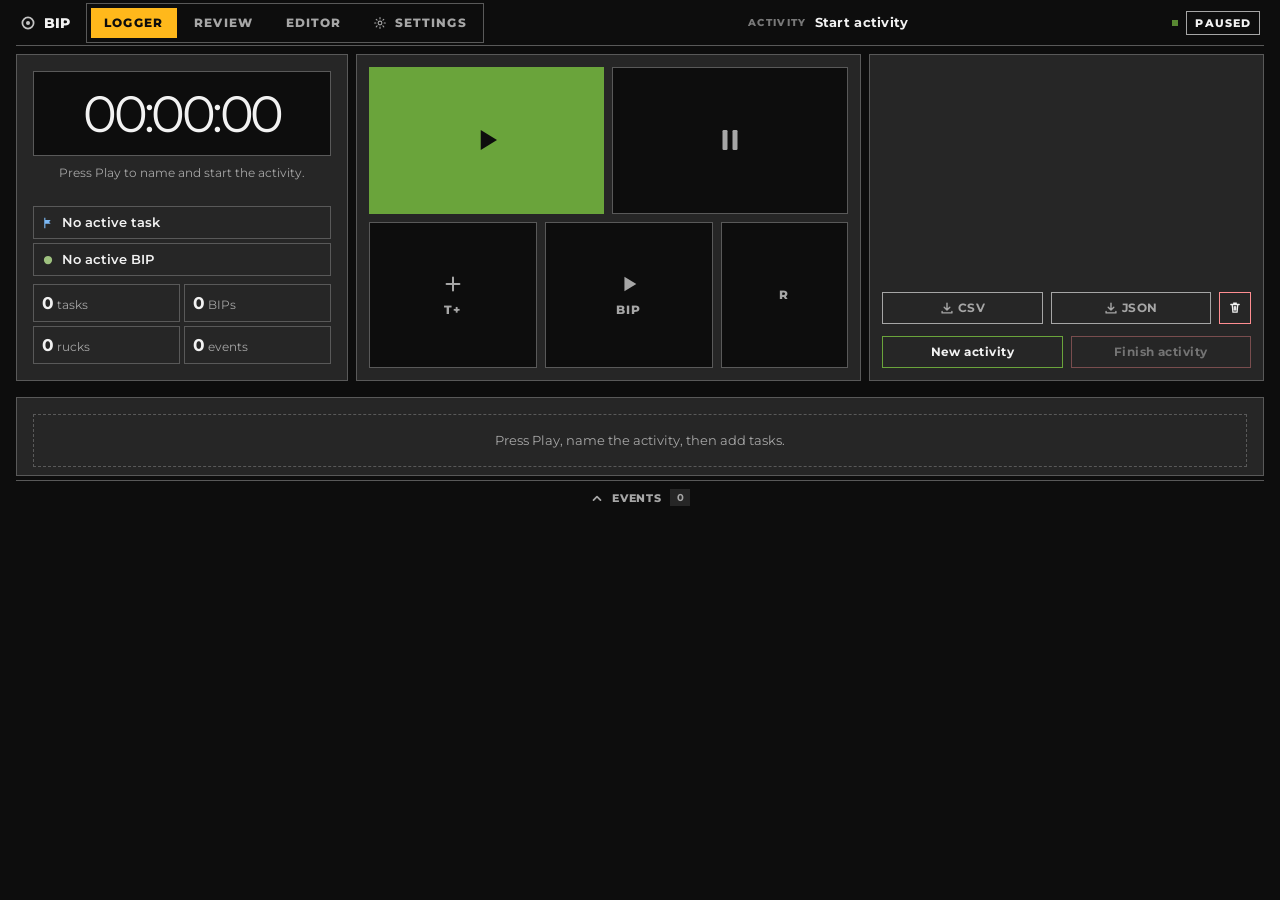
==== commit 1d22a719: "fix: flat, token-based light and dark surfaces Remove legacy light-mode overrides, translucent tints" ====
--- a/index.html
+++ b/index.html
@@ -23,11 +23,11 @@
         }
       })();
     </script>
-    <link rel="manifest" href="./manifest.webmanifest?v=20261010-1" />
+    <link rel="manifest" href="./manifest.webmanifest?v=20261010-2" />
     <link rel="icon" href="./icons/app-icon.svg" type="image/svg+xml" />
     <link rel="apple-touch-icon" href="./icons/app-icon.svg" />
-    <link rel="stylesheet" href="./moti-tokens.css?v=20261010-1" />
-    <link rel="stylesheet" href="./styles.css?v=20261010-1" />
+    <link rel="stylesheet" href="./moti-tokens.css?v=20261010-2" />
+    <link rel="stylesheet" href="./styles.css?v=20261010-2" />
   </head>
   <body class="logger-page">
     <div class="app-shell app-shell--logger">
@@ -346,9 +346,9 @@
     </div>
 
     <div id="srStatus" class="sr-only" aria-live="polite"></div>
-    <script src="./preferences.js?v=20261010-1"></script>
-    <script src="./theme.js?v=20261010-1"></script>
-    <script src="./pwa.js?v=20261010-1"></script>
-    <script src="./app.js?v=20261010-1"></script>
+    <script src="./preferences.js?v=20261010-2"></script>
+    <script src="./theme.js?v=20261010-2"></script>
+    <script src="./pwa.js?v=20261010-2"></script>
+    <script src="./app.js?v=20261010-2"></script>
   </body>
 </html>
--- a/styles.css
+++ b/styles.css
@@ -254,9 +254,7 @@
   border-radius: var(--radius-sm);
   background: var(--panel-strong);
   border: 1px solid var(--line-mid);
-  box-shadow:
-    inset 0 1px 0 rgba(255, 255, 255, 0.05),
-    0 18px 46px rgba(0, 0, 0, 0.28);
+  box-shadow: none;
 }
 
 .theme-panel__eyebrow {
@@ -279,7 +277,7 @@
   padding: 8px 12px;
   border-radius: var(--radius-sm);
   border: 1px solid var(--line);
-  background: rgba(255, 255, 255, 0.03);
+  background: var(--surface);
   color: var(--muted-strong);
   font-weight: 700;
   text-align: left;
@@ -303,10 +301,8 @@
 
 .theme-option[aria-pressed="true"] {
   color: var(--heading-strong);
-  border-color: color-mix(in srgb, var(--task) 30%, transparent);
-  background:
-    color-mix(in srgb, var(--task) 10%, transparent),
-    color-mix(in srgb, var(--task) 8%, transparent);
+  border-color: var(--task);
+  background: var(--surface);
 }
 
 .save-dot {
@@ -314,7 +310,7 @@
   height: 6px;
   border-radius: var(--radius-sm);
   background: var(--play);
-  box-shadow: 0 0 0 1px color-mix(in srgb, var(--play) 28%, transparent);
+  box-shadow: none;
   opacity: 0.82;
   transition: background var(--t-mid) ease;
 }
@@ -337,20 +333,20 @@
 
 .state-pill--paused {
   color: var(--muted);
-  background: rgba(255, 255, 255, 0.04);
+  background: var(--surface);
   border-color: var(--line);
 }
 
 .state-pill--running {
   color: var(--ink);
-  background: color-mix(in srgb, var(--play) 12%, transparent);
-  border-color: color-mix(in srgb, var(--play) 25%, transparent);
+  background: var(--surface);
+  border-color: var(--play);
 }
 
 .state-pill--finished {
   color: var(--ink);
-  background: color-mix(in srgb, var(--play) 16%, transparent);
-  border-color: color-mix(in srgb, var(--play) 32%, transparent);
+  background: var(--surface);
+  border-color: var(--play);
 }
 
 .main-grid {
@@ -368,9 +364,7 @@
   border-radius: var(--radius-sm);
   background: var(--panel);
   border: 1px solid var(--line);
-  box-shadow:
-    inset 0 1px 0 rgba(255, 255, 255, 0.04),
-    0 2px 14px rgba(0, 0, 0, 0.28);
+  box-shadow: none;
 }
 
 .col-clock {
@@ -385,7 +379,7 @@
   border-radius: var(--radius-sm);
   background: var(--panel-inset);
   border: 1px solid var(--line);
-  box-shadow: inset 0 2px 8px rgba(0, 0, 0, 0.3);
+  box-shadow: none;
 }
 
 .clock-display {
@@ -399,7 +393,7 @@
 }
 
 .clock-display--running {
-  text-shadow: 0 0 40px color-mix(in srgb, var(--play) 20%, transparent);
+  text-shadow: none;
 }
 
 .live-status {
@@ -424,7 +418,7 @@
   gap: 8px;
   padding: 8px 8px;
   border-radius: var(--radius-sm);
-  background: rgba(255, 255, 255, 0.025);
+  background: var(--surface);
   border: 1px solid var(--line);
   font-size: 0.8rem;
   font-weight: 600;
@@ -445,13 +439,13 @@
 }
 
 .badge--task.badge--live {
-  background: color-mix(in srgb, var(--task) 7%, transparent);
-  border-color: color-mix(in srgb, var(--task) 22%, transparent);
+  background: var(--surface);
+  border-color: var(--task);
 }
 
 .badge--bip.badge--live {
-  background: color-mix(in srgb, var(--bip) 7%, transparent);
-  border-color: color-mix(in srgb, var(--bip) 22%, transparent);
+  background: var(--surface);
+  border-color: var(--bip);
 }
 
 .mini-stats {
@@ -467,7 +461,7 @@
   gap: 4px;
   padding: 8px 8px;
   border-radius: var(--radius-sm);
-  background: rgba(255, 255, 255, 0.02);
+  background: var(--surface);
   border: 1px solid var(--line);
   font-size: 0.72rem;
   color: var(--muted);
@@ -531,7 +525,7 @@
   position: absolute;
   inset: 0;
   border-radius: var(--radius-sm);
-  background: rgba(255, 255, 255, 0.055);
+  background: transparent;
   pointer-events: none;
 }
 
@@ -557,53 +551,53 @@
 }
 
 .action-btn--play {
-  background: color-mix(in srgb, var(--play) 22%, transparent);
-  border-color: color-mix(in srgb, var(--play) 30%, transparent);
+  background: var(--surface);
+  border-color: var(--play);
   color: var(--ink);
 }
 
 .action-btn--pause {
-  background: color-mix(in srgb, var(--pause) 22%, transparent);
-  border-color: color-mix(in srgb, var(--pause) 28%, transparent);
+  background: var(--surface);
+  border-color: var(--pause);
   color: var(--ink);
 }
 
 .action-btn--task {
-  background: color-mix(in srgb, var(--task) 20%, transparent);
-  border-color: color-mix(in srgb, var(--task) 28%, transparent);
+  background: var(--surface);
+  border-color: var(--task);
   color: var(--ink);
 }
 
 .action-btn--task[data-active="true"] {
-  background: color-mix(in srgb, var(--danger) 26%, transparent);
-  border-color: color-mix(in srgb, var(--danger) 42%, transparent);
-  color: var(--ink);
-  box-shadow: 0 0 22px color-mix(in srgb, var(--danger) 10%, transparent);
+  background: var(--surface);
+  border-color: var(--danger);
+  color: var(--ink);
+  box-shadow: none;
 }
 
 .action-btn--bip {
-  background: color-mix(in srgb, var(--bip) 20%, transparent);
-  border-color: color-mix(in srgb, var(--bip) 28%, transparent);
+  background: var(--surface);
+  border-color: var(--bip);
   color: var(--ink);
 }
 
 .action-btn--bip[data-active="true"] {
-  background: color-mix(in srgb, var(--danger) 26%, transparent);
-  border-color: color-mix(in srgb, var(--danger) 42%, transparent);
-  color: var(--ink);
-  box-shadow: 0 0 22px color-mix(in srgb, var(--danger) 10%, transparent);
+  background: var(--surface);
+  border-color: var(--danger);
+  color: var(--ink);
+  box-shadow: none;
 }
 
 .action-btn--ruck {
-  background: color-mix(in srgb, var(--ruck) 20%, transparent);
-  border-color: color-mix(in srgb, var(--ruck) 28%, transparent);
+  background: var(--surface);
+  border-color: var(--ruck);
   color: var(--ink);
 }
 
 .action-btn:hover:not([disabled]),
 .action-btn:focus-visible:not([disabled]) {
   transform: translateY(-2px);
-  box-shadow: 0 8px 28px rgba(0, 0, 0, 0.38);
+  box-shadow: none;
   outline: none;
 }
 
@@ -629,7 +623,7 @@
 .selected-task-panel {
   border-radius: var(--radius-sm);
   border: 1px solid var(--line);
-  background: rgba(255, 255, 255, 0.02);
+  background: var(--surface);
 }
 
 .field-block {
@@ -642,10 +636,8 @@
 .field-block--task-flow {
   justify-content: center;
   min-height: 84px;
-  border-color: color-mix(in srgb, var(--ruck) 20%, transparent);
-  background:
-    color-mix(in srgb, var(--ruck) 5%, transparent),
-    rgba(255, 255, 255, 0.02);
+  border-color: var(--ruck);
+  background: var(--surface);
 }
 
 .field-block__top {
@@ -670,55 +662,42 @@
 
 .field-block input {
   width: 100%;
-  padding: 8px 12px;
+  height: 40px;
+  padding: 0 12px;
   border: 1px solid var(--line-mid);
   border-radius: var(--radius-sm);
-  background: var(--panel-inset);
+  background: var(--surface);
   color: var(--text);
   font-size: 0.86rem;
-  border-left: 3px solid transparent;
   transition: border-color var(--t-mid) ease, box-shadow var(--t-mid) ease;
 }
 
 .field-block select {
   width: 100%;
   padding: 8px 12px;
-  border: 1px solid var(--line-mid);
-  border-radius: var(--radius-sm);
-  background: var(--panel-inset);
+  border: 1px solid var(--border-strong);
+  border-radius: var(--radius-sm);
+  background: var(--surface);
   color: var(--text);
   font-size: 0.86rem;
   transition: border-color var(--t-mid) ease, box-shadow var(--t-mid) ease;
 }
 
-.field-block--activity input {
-  border-left-color: color-mix(in srgb, var(--task) 60%, transparent);
-}
-
-.field-block--period input {
-  border-left-color: color-mix(in srgb, var(--play) 60%, transparent);
-}
-
-.field-block--task input,
-.field-block--selected input {
-  border-left-color: color-mix(in srgb, var(--ruck) 55%, transparent);
-}
-
 .field-block input::placeholder {
-  color: rgba(140, 151, 164, 0.44);
+  color: var(--ink-muted);
   font-size: 0.8rem;
 }
 
 .field-block input:focus-visible {
   outline: none;
-  border-color: color-mix(in srgb, var(--play) 50%, transparent);
-  box-shadow: 0 0 0 3px color-mix(in srgb, var(--play) 8%, transparent);
+  border-color: var(--brand);
+  box-shadow: none;
 }
 
 .field-block select:focus-visible {
   outline: none;
-  border-color: color-mix(in srgb, var(--play) 50%, transparent);
-  box-shadow: 0 0 0 3px color-mix(in srgb, var(--play) 8%, transparent);
+  border-color: var(--brand);
+  box-shadow: none;
 }
 
 .selected-task-panel {
@@ -774,8 +753,8 @@
 
 .selected-task-panel[data-state="active"] .selected-task-panel__state {
   color: var(--ink);
-  border-color: color-mix(in srgb, var(--play) 26%, transparent);
-  background: color-mix(in srgb, var(--play) 11%, transparent);
+  border-color: var(--play);
+  background: var(--surface);
 }
 
 .selected-task-panel__actions {
@@ -800,9 +779,7 @@
   padding: 8px 12px;
   border-radius: var(--radius-sm);
   border: 1px solid var(--line-mid);
-  background:
-    rgba(255, 255, 255, 0.03),
-    rgba(255, 255, 255, 0.02);
+  background: var(--surface);
   text-align: left;
   cursor: pointer;
   transition:
@@ -815,10 +792,8 @@
 .selected-task-time:hover:not([disabled]),
 .selected-task-time:focus-visible:not([disabled]) {
   transform: translateY(-1px);
-  border-color: color-mix(in srgb, var(--task) 24%, transparent);
-  background:
-    color-mix(in srgb, var(--task) 8%, transparent),
-    rgba(255, 255, 255, 0.025);
+  border-color: var(--task);
+  background: var(--surface);
   outline: none;
 }
 
@@ -830,9 +805,7 @@
 .selected-task-time--static:focus-visible {
   transform: none;
   border-color: var(--line-mid);
-  background:
-    rgba(255, 255, 255, 0.03),
-    rgba(255, 255, 255, 0.02);
+  background: var(--surface);
 }
 
 .selected-task-time:active:not([disabled]) {
@@ -860,10 +833,8 @@
 }
 
 .selected-task-panel[data-state="active"] .selected-task-time:last-child {
-  border-color: color-mix(in srgb, var(--play) 24%, transparent);
-  background:
-    color-mix(in srgb, var(--play) 8%, transparent),
-    rgba(255, 255, 255, 0.02);
+  border-color: var(--play);
+  background: var(--surface);
 }
 
 .aux-btn,
@@ -879,7 +850,7 @@
   padding: 8px 8px;
   border-radius: var(--radius-sm);
   border: 1px solid var(--line-strong);
-  background: rgba(255, 255, 255, 0.03);
+  background: var(--surface);
   cursor: pointer;
   font-size: 0.73rem;
   font-weight: 700;
@@ -894,7 +865,7 @@
 .finish-btn:hover:not([disabled]),
 .modal-btn:hover:not([disabled]) {
   transform: translateY(-1px);
-  background: rgba(255, 255, 255, 0.055);
+  background: var(--surface);
   color: var(--text);
 }
 
@@ -918,17 +889,17 @@
 .aux-btn--primary,
 .modal-btn--primary {
   color: var(--ink);
-  border-color: color-mix(in srgb, var(--play) 30%, transparent);
-  background: color-mix(in srgb, var(--play) 10%, transparent);
+  border-color: var(--play);
+  background: var(--surface);
 }
 
 .aux-btn--danger {
-  border-color: color-mix(in srgb, var(--danger) 28%, transparent);
+  border-color: var(--danger);
   color: var(--ink);
 }
 
 .aux-btn--danger:hover:not([disabled]) {
-  background: color-mix(in srgb, var(--danger) 10%, transparent);
+  background: var(--surface);
 }
 
 .export-row {
@@ -950,38 +921,38 @@
   width: 100%;
   justify-content: center;
   color: var(--ink);
-  border-color: color-mix(in srgb, var(--play) 30%, transparent);
-  background: color-mix(in srgb, var(--play) 10%, transparent);
+  border-color: var(--play);
+  background: var(--surface);
 }
 
 .export-btn--danger {
-  border-color: color-mix(in srgb, var(--danger) 28%, transparent);
+  border-color: var(--danger);
   color: var(--ink);
 }
 
 .export-btn--danger:hover {
-  background: color-mix(in srgb, var(--danger) 10%, transparent);
+  background: var(--surface);
 }
 
 .finish-btn {
   width: 100%;
   justify-content: center;
   color: var(--ink);
-  border-color: color-mix(in srgb, var(--danger) 28%, transparent);
-  background: color-mix(in srgb, var(--danger) 6%, transparent);
+  border-color: var(--danger);
+  background: var(--surface);
 }
 
 .finish-btn[data-state="armed"] {
   color: var(--ink);
-  border-color: color-mix(in srgb, var(--danger) 46%, transparent);
-  background: color-mix(in srgb, var(--danger) 18%, transparent);
-  box-shadow: 0 0 0 1px color-mix(in srgb, var(--danger) 22%, transparent);
+  border-color: var(--danger);
+  background: var(--surface);
+  box-shadow: none;
 }
 
 .finish-btn[data-state="finished"] {
   color: var(--ink);
-  border-color: color-mix(in srgb, var(--play) 28%, transparent);
-  background: color-mix(in srgb, var(--play) 8%, transparent);
+  border-color: var(--play);
+  background: var(--surface);
 }
 
 .timeline-strip {
@@ -1036,21 +1007,21 @@
   grid-template-columns: minmax(320px, 1.06fr) minmax(0, 1.54fr);
   gap: 8px;
   align-items: stretch;
-  --review-mode-accent: color-mix(in srgb, var(--bip) 95%, transparent);
-  --review-mode-accent-soft: color-mix(in srgb, var(--bip) 14%, transparent);
-  --review-mode-accent-border: color-mix(in srgb, var(--bip) 24%, transparent);
+  --review-mode-accent: var(--bip);
+  --review-mode-accent-soft: var(--surface);
+  --review-mode-accent-border: var(--border-subtle);
   --review-mode-accent-text: var(--ink);
-  --review-mode-note-bg: color-mix(in srgb, var(--play) 12%, transparent);
-  --review-mode-note-border: color-mix(in srgb, var(--play) 22%, transparent);
+  --review-mode-note-bg: var(--surface);
+  --review-mode-note-border: var(--border-subtle);
 }
 
 .review-overview[data-metric-mode="task"] {
-  --review-mode-accent: color-mix(in srgb, var(--pause) 96%, transparent);
-  --review-mode-accent-soft: color-mix(in srgb, var(--pause) 15%, transparent);
-  --review-mode-accent-border: color-mix(in srgb, var(--pause) 28%, transparent);
+  --review-mode-accent: var(--pause);
+  --review-mode-accent-soft: var(--surface);
+  --review-mode-accent-border: var(--border-subtle);
   --review-mode-accent-text: var(--ink);
-  --review-mode-note-bg: color-mix(in srgb, var(--pause) 12%, transparent);
-  --review-mode-note-border: color-mix(in srgb, var(--pause) 24%, transparent);
+  --review-mode-note-bg: var(--surface);
+  --review-mode-note-border: var(--border-subtle);
 }
 
 .editor-overview {
@@ -1078,13 +1049,9 @@
   gap: 8px;
   padding: 16px;
   border-radius: var(--radius-sm);
-  background:
-    rgba(255, 255, 255, 0.025),
-    var(--panel);
+  background: var(--surface);
   border: 1px solid var(--line);
-  box-shadow:
-    inset 0 1px 0 rgba(255, 255, 255, 0.04),
-    0 10px 28px rgba(0, 0, 0, 0.18);
+  box-shadow: none;
 }
 
 .settings-preview__clock {
@@ -1121,10 +1088,8 @@
 
 .settings-choice[aria-pressed="true"] {
   color: var(--heading-strong);
-  border-color: color-mix(in srgb, var(--task) 28%, transparent);
-  background:
-    color-mix(in srgb, var(--task) 8%, transparent),
-    color-mix(in srgb, var(--task) 8%, transparent);
+  border-color: var(--task);
+  background: var(--surface);
 }
 
 .settings-custom-time-zone {
@@ -1138,7 +1103,7 @@
   padding: 16px 16px;
   border-radius: var(--radius-sm);
   border: 1px solid var(--line);
-  background: rgba(255, 255, 255, 0.02);
+  background: var(--surface);
 }
 
 .settings-note__copy,
@@ -1165,13 +1130,9 @@
 .review-kpi,
 .editor-metrics-strip {
   border-radius: var(--radius-sm);
-  background:
-    rgba(255, 255, 255, 0.02),
-    var(--panel);
+  background: var(--surface);
   border: 1px solid var(--line);
-  box-shadow:
-    inset 0 1px 0 rgba(255, 255, 255, 0.04),
-    0 10px 30px rgba(0, 0, 0, 0.22);
+  box-shadow: none;
 }
 
 .review-hero {
@@ -1180,10 +1141,7 @@
   gap: 16px;
   padding: 16px 20px;
   align-items: start;
-  background:
-    var(--review-mode-accent-soft),
-    rgba(255, 255, 255, 0.02),
-    var(--panel);
+  background: var(--surface);
   border-color: var(--review-mode-accent-border);
 }
 
@@ -1299,19 +1257,19 @@
 }
 
 .review-kpi--work {
-  border-color: color-mix(in srgb, var(--bip) 18%, transparent);
+  border-color: var(--border-subtle);
 }
 
 .review-kpi--rest {
-  border-color: color-mix(in srgb, var(--pause) 18%, transparent);
+  border-color: var(--border-subtle);
 }
 
 .review-kpi--phase {
-  border-color: color-mix(in srgb, var(--ruck) 18%, transparent);
+  border-color: var(--border-subtle);
 }
 
 .review-kpi--clock {
-  border-color: color-mix(in srgb, var(--task) 18%, transparent);
+  border-color: var(--border-subtle);
 }
 
 .review-kpi--gauge {
@@ -1327,7 +1285,7 @@
 
 .ratio-gauge {
   --ratio: 0deg;
-  --ratio-color: color-mix(in srgb, var(--bip) 95%, transparent);
+  --ratio-color: var(--bip);
   position: relative;
   display: grid;
   place-items: center;
@@ -1338,8 +1296,8 @@
   border-radius: var(--radius-sm);
   background:
     var(--panel) 0,
-    conic-gradient(var(--ratio-color) 0deg, var(--ratio-color) var(--ratio), rgba(255, 255, 255, 0.08) var(--ratio), rgba(255, 255, 255, 0.08) 360deg);
-  box-shadow: inset 0 1px 0 rgba(255, 255, 255, 0.04);
+    conic-gradient(var(--ratio-color) 0deg, var(--ratio-color) var(--ratio), var(--border-subtle) var(--ratio), var(--border-subtle) 360deg);
+  box-shadow: none;
 }
 
 .ratio-gauge__value {
@@ -1393,11 +1351,9 @@
   width: fit-content;
   padding: 8px;
   border-radius: var(--radius-sm);
-  background:
-    rgba(255, 255, 255, 0.035),
-    rgba(255, 255, 255, 0.03);
+  background: var(--surface);
   border: 1px solid var(--line-mid);
-  box-shadow: inset 0 1px 0 rgba(255, 255, 255, 0.03);
+  box-shadow: none;
 }
 
 .review-toggle__btn {
@@ -1406,7 +1362,7 @@
   min-height: 46px;
   padding: 8px 16px;
   border-radius: var(--radius-sm);
-  background: rgba(7, 10, 15, 0.38);
+  background: var(--surface);
   border-color: var(--line);
 }
 
@@ -1416,19 +1372,19 @@
 
 .review-toggle__btn[aria-pressed="false"]:hover:not([disabled]),
 .review-toggle__btn[aria-pressed="false"]:focus-visible:not([disabled]) {
-  background: rgba(255, 255, 255, 0.055);
+  background: var(--surface);
 }
 
 .review-toggle__btn--task[aria-pressed="true"] {
   color: var(--ink);
-  border-color: color-mix(in srgb, var(--pause) 34%, transparent);
-  background: color-mix(in srgb, var(--pause) 14%, transparent);
+  border-color: var(--border-subtle);
+  background: var(--surface);
 }
 
 .review-toggle__btn--bip[aria-pressed="true"] {
   color: var(--ink);
-  border-color: color-mix(in srgb, var(--play) 30%, transparent);
-  background: color-mix(in srgb, var(--play) 10%, transparent);
+  border-color: var(--border-subtle);
+  background: var(--surface);
 }
 
 .review-mode-note {
@@ -1436,9 +1392,7 @@
   padding: 8px 12px;
   border-radius: var(--radius-sm);
   border: 1px solid var(--review-mode-note-border);
-  background:
-    rgba(255, 255, 255, 0.03),
-    var(--review-mode-note-bg);
+  background: var(--surface);
   color: var(--review-mode-accent-text);
   font-size: 0.76rem;
   line-height: 1.45;
@@ -1465,7 +1419,7 @@
   min-height: 70px;
   padding: 8px 12px;
   border-radius: var(--radius-sm);
-  background: rgba(255, 255, 255, 0.028);
+  background: var(--surface);
   border: 1px solid var(--line);
   text-align: center;
 }
@@ -1487,17 +1441,13 @@
 
 .review-overview[data-metric-mode="bip"] .review-kpi--work,
 .review-overview[data-metric-mode="bip"] .review-kpi--gauge {
-  background:
-    color-mix(in srgb, var(--bip) 7%, transparent),
-    var(--panel);
+  background: var(--surface);
 }
 
 .review-overview[data-metric-mode="task"] .review-kpi--work,
 .review-overview[data-metric-mode="task"] .review-kpi--gauge {
-  border-color: color-mix(in srgb, var(--pause) 22%, transparent);
-  background:
-    color-mix(in srgb, var(--pause) 8%, transparent),
-    var(--panel);
+  border-color: var(--border-subtle);
+  background: var(--surface);
 }
 
 .review-panel--table {
@@ -1575,15 +1525,15 @@
   font-weight: 800;
   letter-spacing: 0.1em;
   text-transform: uppercase;
-  color: rgba(208, 226, 248, 0.92);
-  background: color-mix(in srgb, var(--task) 14%, transparent);
-  border: 1px solid color-mix(in srgb, var(--task) 22%, transparent);
+  color: var(--ink);
+  background: var(--surface);
+  border: 1px solid var(--border-strong);
 }
 
 .review-badge--live {
   color: var(--ink);
-  background: color-mix(in srgb, var(--play) 16%, transparent);
-  border-color: color-mix(in srgb, var(--play) 24%, transparent);
+  background: var(--surface);
+  border-color: var(--border-subtle);
 }
 
 .review-table__task-meta {
@@ -1599,13 +1549,9 @@
   width: min(520px, 100%);
   padding: 32px 32px 32px;
   border-radius: var(--radius-sm);
-  background:
-    rgba(255, 255, 255, 0.02),
-    var(--panel);
+  background: var(--surface);
   border: 1px solid var(--line-mid);
-  box-shadow:
-    inset 0 1px 0 rgba(255, 255, 255, 0.04),
-    0 16px 40px rgba(0, 0, 0, 0.34);
+  box-shadow: none;
   text-align: center;
 }
 
@@ -1690,7 +1636,7 @@
   min-height: 68px;
   padding: 8px 12px;
   border-radius: var(--radius-sm);
-  background: rgba(255, 255, 255, 0.024);
+  background: var(--surface);
   border: 1px solid var(--line);
 }
 
@@ -1700,7 +1646,7 @@
   width: 24px;
   height: 24px;
   border-radius: var(--radius-sm);
-  background: color-mix(in srgb, var(--bip) 12%, transparent);
+  background: var(--surface);
   color: var(--ink);
   font-family: var(--font-sans);
   font-size: 0.74rem;
@@ -1754,13 +1700,9 @@
   max-width: none;
   padding: 16px 16px 16px;
   border-radius: var(--radius-sm);
-  border: 1px dashed color-mix(in srgb, var(--bip) 30%, transparent);
-  background:
-    color-mix(in srgb, var(--bip) 18%, transparent),
-    rgba(9, 14, 20, 0.74);
-  box-shadow:
-    inset 0 0 0 1px color-mix(in srgb, var(--task) 14%, transparent),
-    inset 0 1px 0 color-mix(in srgb, var(--bip) 10%, transparent);
+  border: 1px dashed var(--border-strong);
+  background: var(--surface);
+  box-shadow: none;
   cursor: pointer;
   transition:
     border-color var(--t-mid) ease,
@@ -1772,27 +1714,18 @@
 .editor-import:hover,
 .editor-import--dragover {
   transform: translateY(-1px);
-  border-color: color-mix(in srgb, var(--bip) 34%, transparent);
-  box-shadow:
-    inset 0 0 0 1px color-mix(in srgb, var(--task) 18%, transparent),
-    inset 0 1px 0 color-mix(in srgb, var(--bip) 14%, transparent),
-    0 12px 36px rgba(0, 0, 0, 0.26);
-  background:
-    color-mix(in srgb, var(--bip) 12%, transparent),
-    rgba(9, 14, 20, 0.82);
+  border-color: var(--bip);
+  box-shadow: none;
+  background: var(--surface);
 }
 
 .editor-import--disabled,
 .editor-import--disabled:hover {
   transform: none;
   cursor: not-allowed;
-  border-color: rgba(255, 255, 255, 0.08);
-  box-shadow:
-    inset 0 0 0 1px rgba(255, 255, 255, 0.04),
-    inset 0 1px 0 rgba(255, 255, 255, 0.03);
-  background:
-    rgba(255, 255, 255, 0.04),
-    rgba(9, 14, 20, 0.72);
+  border-color: var(--border-subtle);
+  box-shadow: none;
+  background: var(--surface);
 }
 
 .editor-import input {
@@ -1822,7 +1755,7 @@
 
 .editor-import__copy {
   grid-area: copy;
-  color: rgba(223, 232, 240, 0.9);
+  color: var(--ink);
   font-size: 0.76rem;
   line-height: 1.28;
   max-width: none;
@@ -1836,7 +1769,7 @@
   gap: 8px;
   padding: 8px 12px;
   border-radius: var(--radius-sm);
-  background: color-mix(in srgb, var(--bip) 18%, transparent);
+  background: var(--surface);
   color: var(--ink);
   font-size: 0.7rem;
   font-weight: 800;
@@ -1924,34 +1857,34 @@
 
 .export-btn--csv {
   color: var(--ink);
-  border-color: color-mix(in srgb, var(--bip) 30%, transparent);
-  background: color-mix(in srgb, var(--bip) 10%, transparent);
+  border-color: var(--bip);
+  background: var(--surface);
 }
 
 .export-btn--csv:hover:not([disabled]) {
-  background: color-mix(in srgb, var(--bip) 18%, transparent);
+  background: var(--surface);
   color: var(--ink);
 }
 
 .export-btn--json {
   color: var(--ink);
-  border-color: color-mix(in srgb, var(--task) 30%, transparent);
-  background: color-mix(in srgb, var(--task) 10%, transparent);
+  border-color: var(--task);
+  background: var(--surface);
 }
 
 .export-btn--json:hover:not([disabled]) {
-  background: color-mix(in srgb, var(--task) 18%, transparent);
+  background: var(--surface);
   color: var(--ink);
 }
 
 .export-btn--zip {
   color: var(--ink);
-  border-color: color-mix(in srgb, var(--ruck) 30%, transparent);
-  background: color-mix(in srgb, var(--ruck) 10%, transparent);
+  border-color: var(--ruck);
+  background: var(--surface);
 }
 
 .export-btn--zip:hover:not([disabled]) {
-  background: color-mix(in srgb, var(--ruck) 18%, transparent);
+  background: var(--surface);
   color: var(--ink);
 }
 
@@ -2148,7 +2081,7 @@
   padding: 8px 12px;
   border-radius: var(--radius-sm);
   border: 1px solid var(--line);
-  background: rgba(255, 255, 255, 0.025);
+  background: var(--surface);
   text-align: left;
   cursor: pointer;
   transition:
@@ -2159,12 +2092,12 @@
 
 .editor-track-row__meta:hover {
   transform: translateY(-1px);
-  border-color: color-mix(in srgb, var(--task) 26%, transparent);
+  border-color: var(--task);
 }
 
 .editor-track-row--selected .editor-track-row__meta {
-  border-color: color-mix(in srgb, var(--task) 30%, transparent);
-  background: color-mix(in srgb, var(--task) 8%, transparent);
+  border-color: var(--task);
+  background: var(--surface);
 }
 
 .editor-track-row__name {
@@ -2182,7 +2115,7 @@
 }
 
 .editor-table__row--selected {
-  background: color-mix(in srgb, var(--task) 6%, transparent);
+  background: var(--surface);
 }
 
 .timeline-workbench {
@@ -2190,13 +2123,13 @@
   border-radius: var(--radius-sm);
   border: 1px solid var(--line);
   background: var(--panel);
-  box-shadow: inset 0 1px 0 rgba(255, 255, 255, 0.03);
+  box-shadow: none;
   max-height: 176px;
   overflow-x: auto;
   overflow-y: auto;
   -webkit-overflow-scrolling: touch;
   scrollbar-width: thin;
-  scrollbar-color: rgba(255, 255, 255, 0.09) transparent;
+  scrollbar-color: var(--border-strong) transparent;
   overscroll-behavior-x: contain;
 }
 
@@ -2213,7 +2146,7 @@
 }
 
 .timeline-workbench::-webkit-scrollbar-thumb {
-  background: rgba(255, 255, 255, 0.09);
+  background: var(--surface);
   border-radius: var(--radius-sm);
 }
 
@@ -2235,7 +2168,7 @@
 .timeline-scale__item::before {
   content: "";
   height: 5px;
-  border-left: 1px solid rgba(255, 255, 255, 0.1);
+  border-left: 1px solid var(--border-subtle);
 }
 
 .timeline-scale__label {
@@ -2286,7 +2219,7 @@
   position: relative;
   border-radius: var(--radius-sm);
   border: 1px solid var(--line);
-  background: rgba(4, 8, 12, 0.65);
+  background: var(--surface);
 }
 
 .timeline-lane--tasks {
@@ -2301,7 +2234,7 @@
   content: "";
   position: absolute;
   inset: 0;
-  background: rgba(255, 255, 255, 0.02);
+  background: transparent;
   pointer-events: none;
 }
 
@@ -2320,16 +2253,16 @@
 .task-span {
   top: 7px;
   height: 12px;
-  background: color-mix(in srgb, var(--task) 90%, transparent);
-  border-color: rgba(200, 224, 252, 0.14);
+  background: var(--surface);
+  border-color: var(--border-subtle);
 }
 
 .task-span--active {
-  box-shadow: 0 0 0 2px color-mix(in srgb, var(--task) 26%, transparent), 0 0 14px color-mix(in srgb, var(--task) 14%, transparent);
+  box-shadow: none;
 }
 
 .task-span--selected {
-  box-shadow: 0 0 0 2px rgba(235, 243, 252, 0.34);
+  box-shadow: 0 0 0 2px var(--ink);
 }
 
 .task-span__label,
@@ -2340,7 +2273,7 @@
   transform: translateY(-50%);
   font-size: 0.55rem;
   font-weight: 800;
-  color: rgba(6, 14, 24, 0.85);
+  color: var(--gray-950);
   white-space: nowrap;
   letter-spacing: 0.02em;
 }
@@ -2348,12 +2281,12 @@
 .bip-span {
   top: 11px;
   height: 11px;
-  background: color-mix(in srgb, var(--bip) 90%, transparent);
-  border-color: rgba(200, 240, 180, 0.14);
+  background: var(--surface);
+  border-color: var(--border-subtle);
 }
 
 .bip-span--active {
-  box-shadow: 0 0 0 2px color-mix(in srgb, var(--bip) 26%, transparent), 0 0 14px color-mix(in srgb, var(--bip) 12%, transparent);
+  box-shadow: none;
 }
 
 .ruck-marker {
@@ -2365,7 +2298,7 @@
   padding: 0;
   border-radius: var(--radius-sm);
   background: var(--ruck);
-  border: 1px solid rgba(255, 240, 200, 0.18);
+  border: 1px solid var(--border-subtle);
   cursor: pointer;
   appearance: none;
 }
@@ -2378,14 +2311,14 @@
   width: 1px;
   height: 8px;
   transform: translateX(-50%);
-  background: color-mix(in srgb, var(--ruck) 44%, transparent);
+  background: var(--ruck);
 }
 
 .empty-state {
   padding: 16px;
   border-radius: var(--radius-sm);
-  border: 1px dashed rgba(255, 255, 255, 0.08);
-  background: rgba(255, 255, 255, 0.015);
+  border: 1px dashed var(--border-subtle);
+  background: var(--surface);
   text-align: center;
 }
 
@@ -2449,7 +2382,7 @@
   height: 17px;
   padding: 0 4px;
   border-radius: var(--radius-sm);
-  background: rgba(255, 255, 255, 0.07);
+  background: var(--surface);
   font-size: 0.64rem;
   font-weight: 700;
   letter-spacing: 0;
@@ -2468,9 +2401,9 @@
   border-bottom: none;
   border-radius: var(--radius-sm);
   padding: 8px 12px;
-  box-shadow: 0 -12px 48px rgba(0, 0, 0, 0.5);
+  box-shadow: none;
   scrollbar-width: thin;
-  scrollbar-color: rgba(255, 255, 255, 0.09) transparent;
+  scrollbar-color: var(--border-strong) transparent;
 }
 
 .log-content::-webkit-scrollbar {
@@ -2482,7 +2415,7 @@
 }
 
 .log-content::-webkit-scrollbar-thumb {
-  background: rgba(255, 255, 255, 0.09);
+  background: var(--surface);
   border-radius: var(--radius-sm);
 }
 
@@ -2500,7 +2433,7 @@
   padding: 8px 8px;
   border-radius: var(--radius-sm);
   border: 1px solid var(--line);
-  background: rgba(10, 15, 20, 0.7);
+  background: var(--surface);
   font-size: 0.79rem;
 }
 
@@ -2570,9 +2503,7 @@
   border-radius: var(--radius-sm);
   background: var(--panel-strong);
   border: 1px solid var(--line-mid);
-  box-shadow:
-    inset 0 1px 0 rgba(255, 255, 255, 0.05),
-    0 20px 80px rgba(0, 0, 0, 0.45);
+  box-shadow: none;
 }
 
 .activity-modal__eyebrow {
@@ -2629,14 +2560,9 @@
   width: min(540px, calc(100vw - 28px));
   padding: 20px;
   border-radius: var(--radius-sm);
-  background:
-    color-mix(in srgb, var(--task) 8%, transparent),
-    rgba(255, 255, 255, 0.03),
-    var(--panel-strong);
+  background: var(--surface);
   border: 1px solid var(--line-mid);
-  box-shadow:
-    inset 0 1px 0 rgba(255, 255, 255, 0.05),
-    0 24px 84px rgba(0, 0, 0, 0.5);
+  box-shadow: none;
 }
 
 .time-picker-modal__head {
@@ -2692,9 +2618,7 @@
   padding: 8px;
   border-radius: var(--radius-sm);
   border: 1px solid var(--line-mid);
-  background:
-    rgba(255, 255, 255, 0.03),
-    rgba(255, 255, 255, 0.015);
+  background: var(--surface);
   overflow: hidden;
 }
 
@@ -2706,11 +2630,9 @@
   height: 46px;
   transform: translateY(-50%);
   border-radius: var(--radius-sm);
-  border: 1px solid color-mix(in srgb, var(--task) 24%, transparent);
-  background:
-    color-mix(in srgb, var(--task) 10%, transparent),
-    rgba(255, 255, 255, 0.02);
-  box-shadow: inset 0 1px 0 rgba(255, 255, 255, 0.04);
+  border: 1px solid var(--border-strong);
+  background: var(--surface);
+  box-shadow: none;
   pointer-events: none;
 }
 
@@ -2727,12 +2649,12 @@
 
 .time-picker-wheel__viewport::before {
   top: 0;
-  background: rgba(16, 22, 32, 0.96);
+  background: transparent;
 }
 
 .time-picker-wheel__viewport::after {
   bottom: 0;
-  background: rgba(16, 22, 32, 0.96);
+  background: var(--surface);
 }
 
 .time-picker-wheel__list {
@@ -2780,199 +2702,6 @@
   transform: scale(1.04);
 }
 
-html[data-theme="light"] .review-toggle__btn {
-  background: rgba(255, 255, 255, 0.5);
-  border-color: rgba(64, 78, 97, 0.11);
-}
-
-html[data-theme="light"] .page-tab--active {
-  color: var(--ink);
-  background: color-mix(in srgb, var(--task) 24%, transparent);
-}
-
-html[data-theme="light"] .review-toggle__btn[aria-pressed="false"]:hover:not([disabled]),
-html[data-theme="light"] .review-toggle__btn[aria-pressed="false"]:focus-visible:not([disabled]) {
-  background: color-mix(in srgb, var(--task) 12%, transparent);
-}
-
-html[data-theme="light"] .state-pill--running,
-html[data-theme="light"] .state-pill--finished,
-html[data-theme="light"] .selected-task-panel[data-state="active"] .selected-task-panel__state,
-html[data-theme="light"] .aux-btn--primary,
-html[data-theme="light"] .modal-btn--primary,
-html[data-theme="light"] .new-activity-btn,
-html[data-theme="light"] .finish-btn[data-state="finished"],
-html[data-theme="light"] .review-toggle__btn--bip[aria-pressed="true"],
-html[data-theme="light"] .review-badge--live {
-  color: var(--ink);
-  border-color: color-mix(in srgb, var(--play) 34%, transparent);
-  background: color-mix(in srgb, var(--bip) 18%, transparent);
-}
-
-html[data-theme="light"] .aux-btn[disabled],
-html[data-theme="light"] .new-activity-btn[disabled],
-html[data-theme="light"] .finish-btn[disabled],
-html[data-theme="light"] .modal-btn[disabled] {
-  opacity: 0.62;
-}
-
-html[data-theme="light"] .aux-btn--primary[disabled],
-html[data-theme="light"] .modal-btn--primary[disabled] {
-  color: var(--ink);
-  border-color: color-mix(in srgb, var(--play) 22%, transparent);
-  background: color-mix(in srgb, var(--bip) 12%, transparent);
-}
-
-html[data-theme="light"] .badge--bip.badge--live,
-html[data-theme="light"] .selected-task-panel[data-state="active"] .selected-task-time:last-child,
-html[data-theme="light"] .review-overview[data-metric-mode="bip"] .review-kpi--work,
-html[data-theme="light"] .review-overview[data-metric-mode="bip"] .review-kpi--gauge {
-  border-color: color-mix(in srgb, var(--bip) 28%, transparent);
-  background:
-    color-mix(in srgb, var(--bip) 12%, transparent),
-    rgba(255, 255, 255, 0.02);
-}
-
-html[data-theme="light"] .review-mode-note {
-  color: var(--ink);
-}
-
-html[data-theme="light"] .top-bar__tag--activity {
-  color: var(--ink);
-}
-
-html[data-theme="light"] .top-bar__tag--period {
-  color: var(--ink);
-}
-
-html[data-theme="light"] .save-dot {
-  opacity: 1;
-  box-shadow: 0 0 0 1px color-mix(in srgb, var(--play) 28%, transparent);
-}
-
-html[data-theme="light"] .editor-guide__index {
-  color: var(--ink);
-}
-
-html[data-theme="light"] .action-btn--play {
-  color: var(--ink);
-  border-color: color-mix(in srgb, var(--play) 34%, transparent);
-  background: color-mix(in srgb, var(--bip) 28%, transparent);
-}
-
-html[data-theme="light"] .action-btn--bip {
-  color: var(--ink);
-  border-color: color-mix(in srgb, var(--play) 32%, transparent);
-  background: color-mix(in srgb, var(--bip) 24%, transparent);
-}
-
-html[data-theme="light"] .editor-import__cta {
-  background: color-mix(in srgb, var(--bip) 28%, transparent);
-  color: var(--ink);
-}
-
-html[data-theme="light"] .badge--task.badge--live,
-html[data-theme="light"] .review-badge {
-  color: var(--ink);
-  border-color: color-mix(in srgb, var(--task) 32%, transparent);
-  background: color-mix(in srgb, var(--task) 16%, transparent);
-}
-
-html[data-theme="light"] .editor-import__eyebrow {
-  color: var(--ink);
-}
-
-html[data-theme="light"] .editor-import__copy {
-  color: var(--text-sub);
-}
-
-html[data-theme="light"] .export-btn--csv {
-  color: var(--ink);
-  border-color: color-mix(in srgb, var(--play) 34%, transparent);
-  background: color-mix(in srgb, var(--bip) 18%, transparent);
-}
-
-html[data-theme="light"] .export-btn--csv:hover:not([disabled]) {
-  color: var(--ink);
-  background: color-mix(in srgb, var(--bip) 26%, transparent);
-}
-
-html[data-theme="light"] .export-btn--json {
-  color: var(--ink);
-  border-color: color-mix(in srgb, var(--task) 34%, transparent);
-  background: color-mix(in srgb, var(--task) 16%, transparent);
-}
-
-html[data-theme="light"] .export-btn--json:hover:not([disabled]) {
-  color: var(--ink);
-  background: color-mix(in srgb, var(--task) 24%, transparent);
-}
-
-html[data-theme="light"] .task-span {
-  background: color-mix(in srgb, var(--task) 94%, transparent);
-  border-color: rgba(255, 255, 255, 0.26);
-}
-
-html[data-theme="light"] .task-span--active {
-  box-shadow: 0 0 0 2px color-mix(in srgb, var(--task) 24%, transparent), 0 0 14px color-mix(in srgb, var(--task) 16%, transparent);
-}
-
-html[data-theme="light"] .bip-span {
-  background: color-mix(in srgb, var(--bip) 94%, transparent);
-  border-color: rgba(255, 255, 255, 0.3);
-}
-
-html[data-theme="light"] .bip-span--active {
-  box-shadow: 0 0 0 2px color-mix(in srgb, var(--bip) 24%, transparent), 0 0 14px color-mix(in srgb, var(--bip) 18%, transparent);
-}
-
-html[data-theme="light"] .editor-import,
-html[data-theme="light"] .editor-import--disabled,
-html[data-theme="light"] .timeline-lane,
-html[data-theme="light"] .log-content {
-  background:
-    rgba(255, 255, 255, 0.5),
-    rgba(244, 239, 230, 0.84);
-}
-
-html[data-theme="light"] .editor-import:hover,
-html[data-theme="light"] .editor-import--dragover {
-  background:
-    color-mix(in srgb, var(--bip) 12%, transparent),
-    rgba(246, 241, 233, 0.96);
-}
-
-html[data-theme="light"] .review-table__metric--accent {
-  color: var(--ink);
-}
-
-html[data-theme="light"] .review-table__metric--muted {
-  color: var(--ink);
-}
-
-html[data-theme="light"] .time-picker-wheel__viewport::before {
-  background: rgba(247, 242, 234, 0.96);
-}
-
-html[data-theme="light"] .time-picker-wheel__viewport::after {
-  background: rgba(247, 242, 234, 0.96);
-}
-
-html[data-theme="light"] .review-title,
-html[data-theme="light"] .review-kpi__value,
-html[data-theme="light"] .review-panel__title,
-html[data-theme="light"] .editor-import__title,
-html[data-theme="light"] .editor-metric__value,
-html[data-theme="light"] .editor-guide__copy strong,
-html[data-theme="light"] .selected-task-panel__title,
-html[data-theme="light"] .selected-task-time__value,
-html[data-theme="light"] .bucket-chip__value {
-  color: var(--heading-strong);
-}
-
-html[data-theme="light"] .settings-note__status[data-state="error"] {
-  color: var(--danger);
-}
 
 .time-picker-modal__actions {
   display: grid;
@@ -3317,3 +3046,40 @@
     transform: translateY(0);
   }
 }
+
+/* ---- Kit rules: flat surfaces, 1px edges, solid fills for action and state ---- */
+:root[data-app="ball-in-play-logger"] {
+  --brand: var(--amber);
+  --on-brand: var(--gray-950);
+  --brand-hover: var(--gold);
+  --link: var(--gold);
+  --focus-ring: var(--amber);
+}
+:root[data-app="ball-in-play-logger"][data-theme="dark"] {
+  --brand-hover: var(--sand);
+  --link: var(--amber);
+}
+.action-btn--play { background: var(--success); border-color: var(--success); color: var(--on-success); }
+.action-btn--pause { background: var(--warning); border-color: var(--warning); color: var(--on-warning); }
+.action-btn--task { background: var(--surface); border-color: var(--task); color: var(--ink); }
+.action-btn--bip { background: var(--surface); border-color: var(--bip); color: var(--ink); }
+.action-btn--ruck { background: var(--surface); border-color: var(--ruck); color: var(--ink); }
+.action-btn--task[data-active="true"],
+.action-btn--bip[data-active="true"] { background: var(--danger); border-color: var(--danger); color: var(--on-danger); }
+.action-btn[disabled] { background: var(--bg); border-color: var(--border-subtle); color: var(--ink-muted); opacity: 1; }
+.action-btn:hover:not([disabled]) { box-shadow: var(--shadow-stamp); }
+.state-pill--running, .state-pill--finished { background: var(--success); border-color: var(--success); color: var(--on-success); }
+.state-pill--paused { background: transparent; border-color: var(--border-strong); color: var(--ink); }
+.panel, .clock-display-wrap { box-shadow: none; }
+input, select, textarea { background: var(--surface); border: 1px solid var(--border-strong); color: var(--ink); }
+.task-span { background: var(--task); border-color: var(--ink); }
+.bip-span { background: var(--bip); border-color: var(--ink); }
+.timeline-workbench::-webkit-scrollbar-thumb,
+.log-content::-webkit-scrollbar-thumb { background: var(--border-strong); }
+.aux-btn--primary, .modal-btn--primary { background: var(--brand); border-color: var(--brand); color: var(--on-brand); }
+.aux-btn--primary:hover:not([disabled]), .modal-btn--primary:hover:not([disabled]) { background: var(--brand-hover); border-color: var(--brand-hover); }
+.finish-btn[data-state="armed"] { background: var(--danger); border-color: var(--danger); color: var(--on-danger); }
+.theme-option[aria-pressed="true"],
+.settings-choice[aria-pressed="true"],
+.review-toggle__btn[aria-pressed="true"] { background: var(--brand); border-color: var(--brand); color: var(--on-brand); }
+.aux-btn--primary[disabled], .modal-btn--primary[disabled] { opacity: 0.5; }
